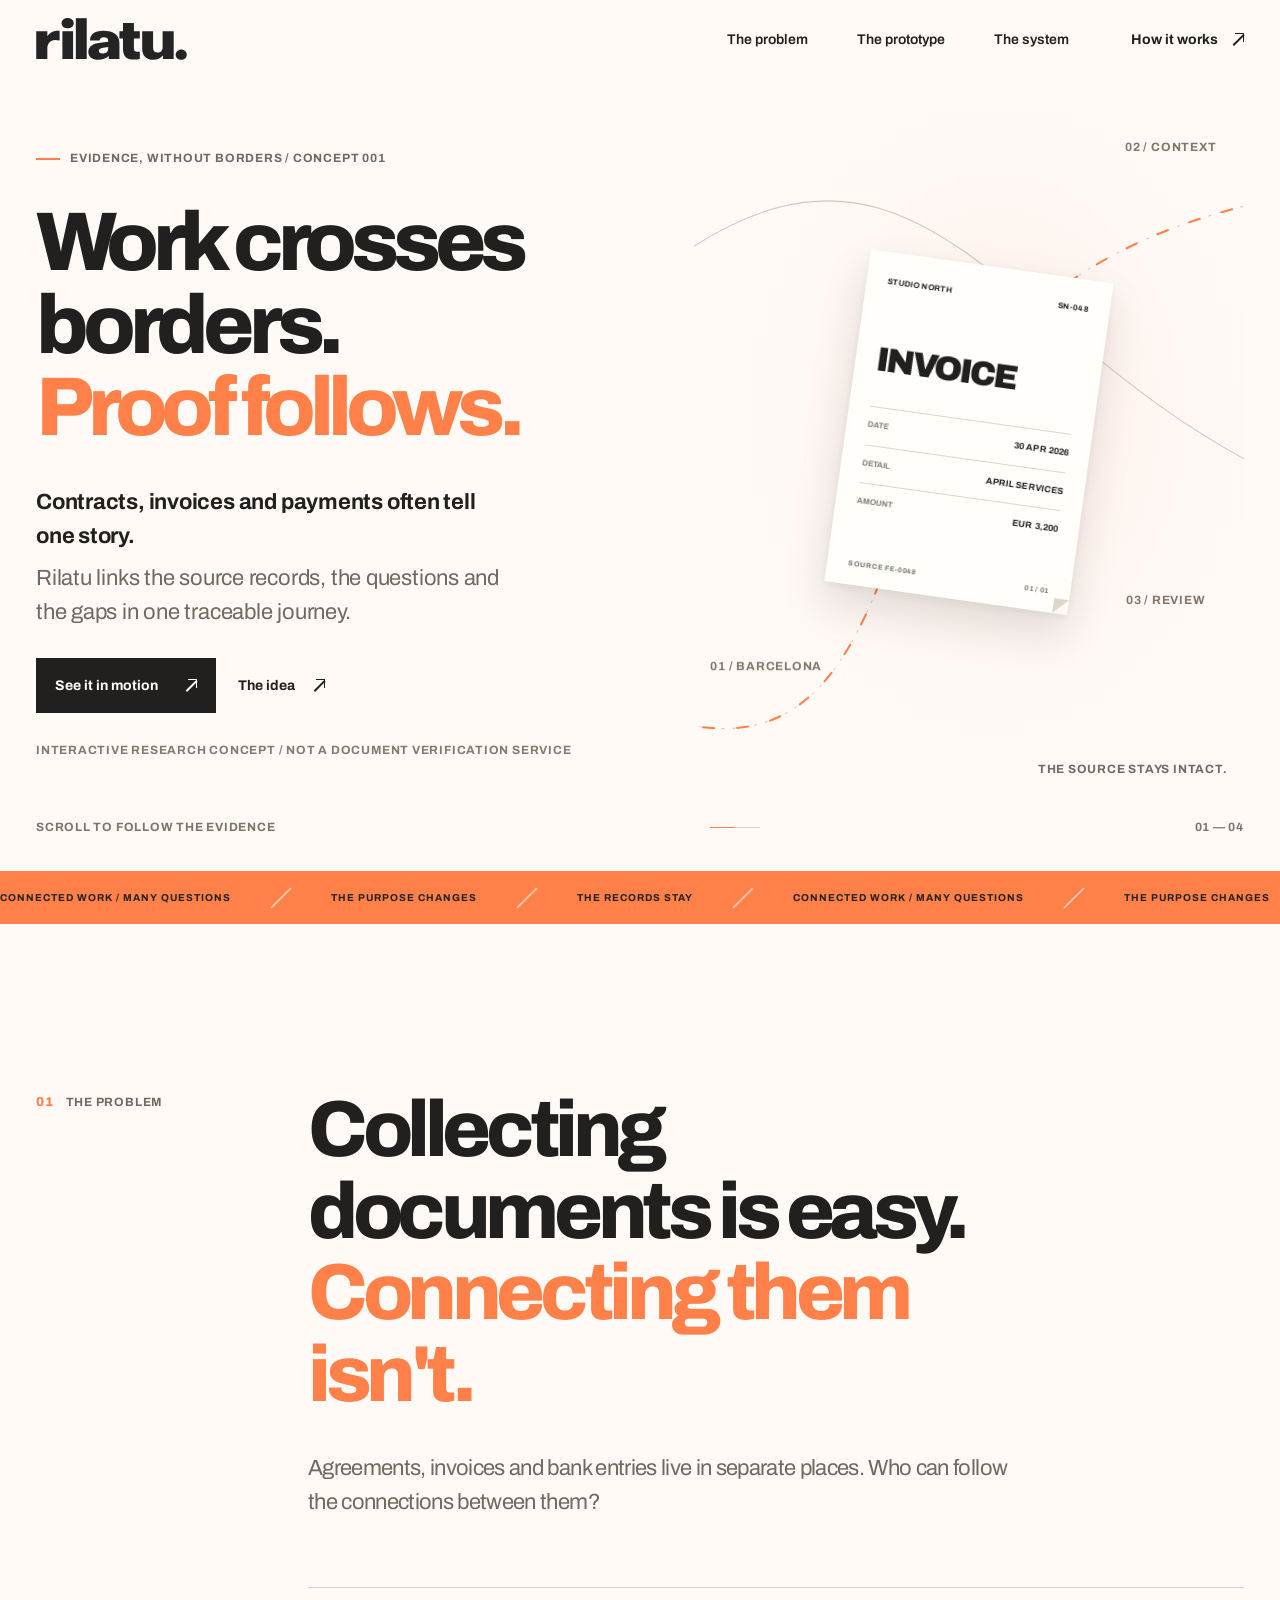
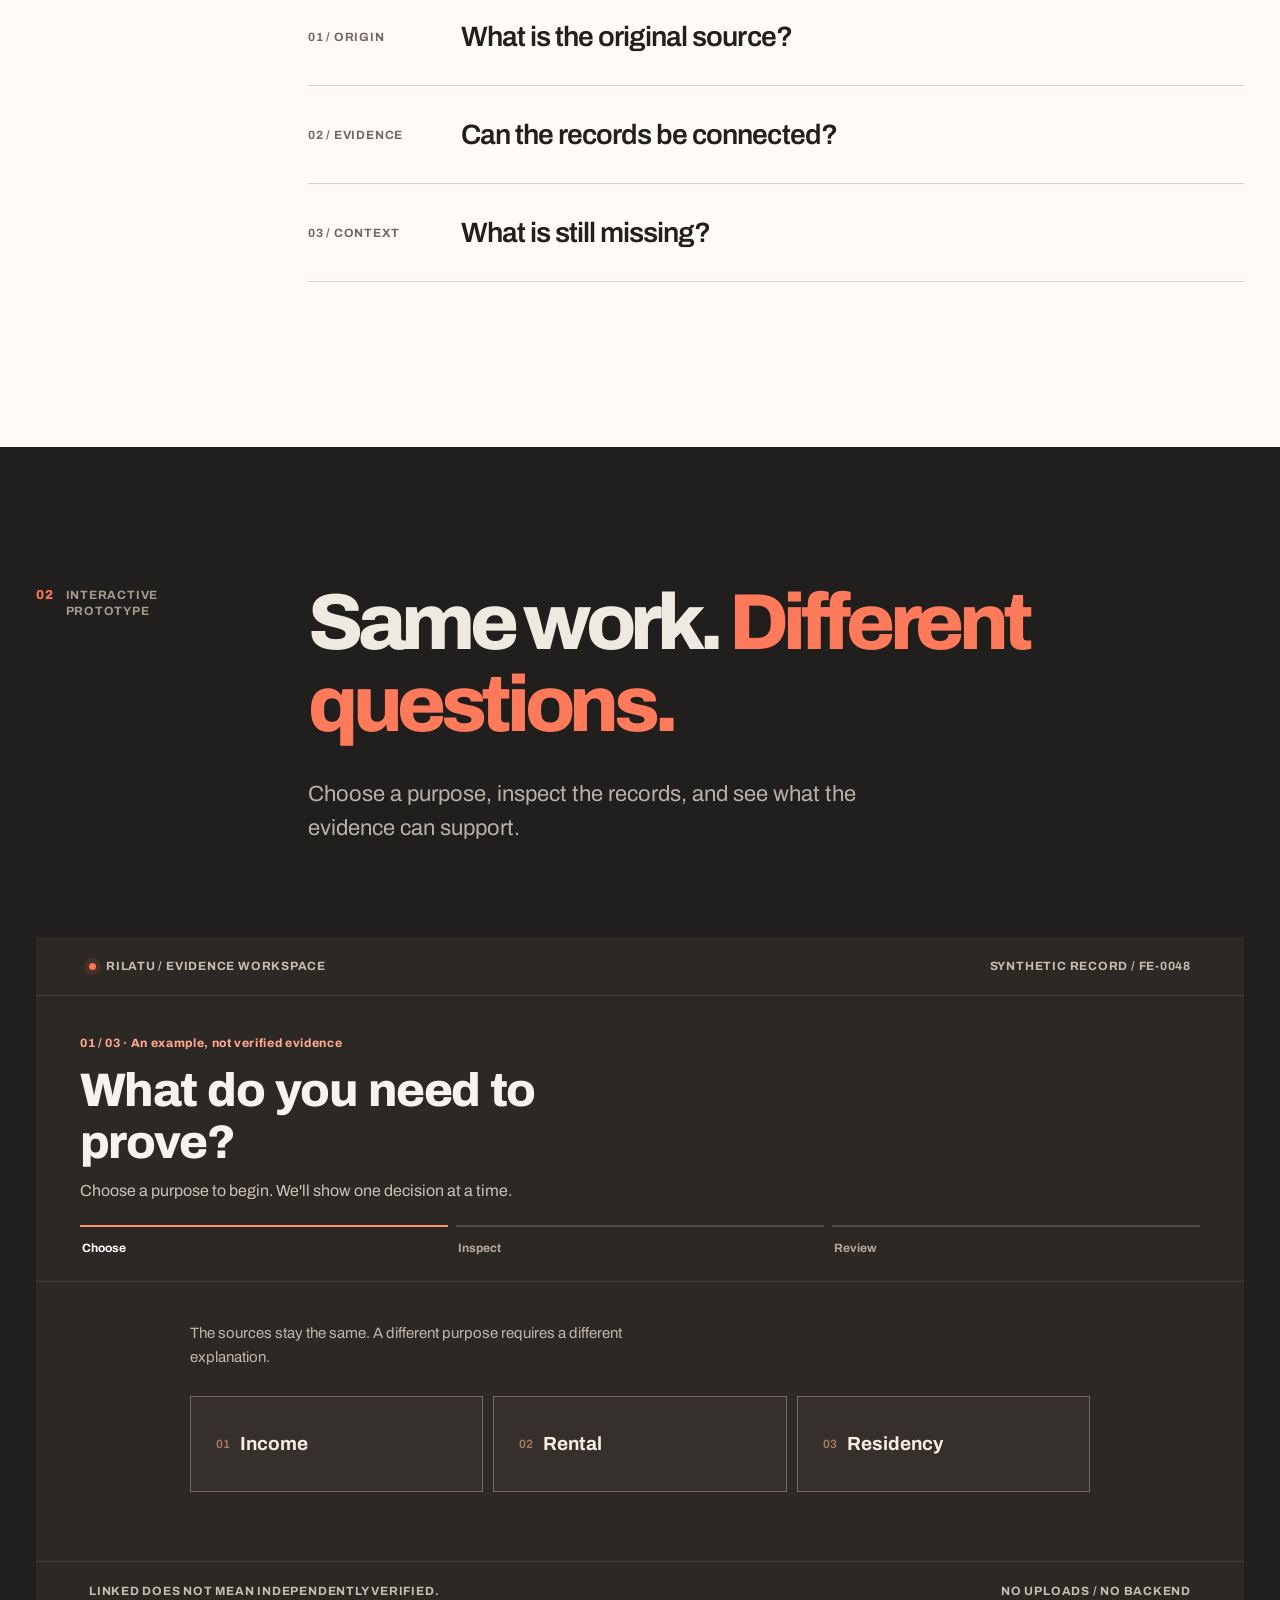
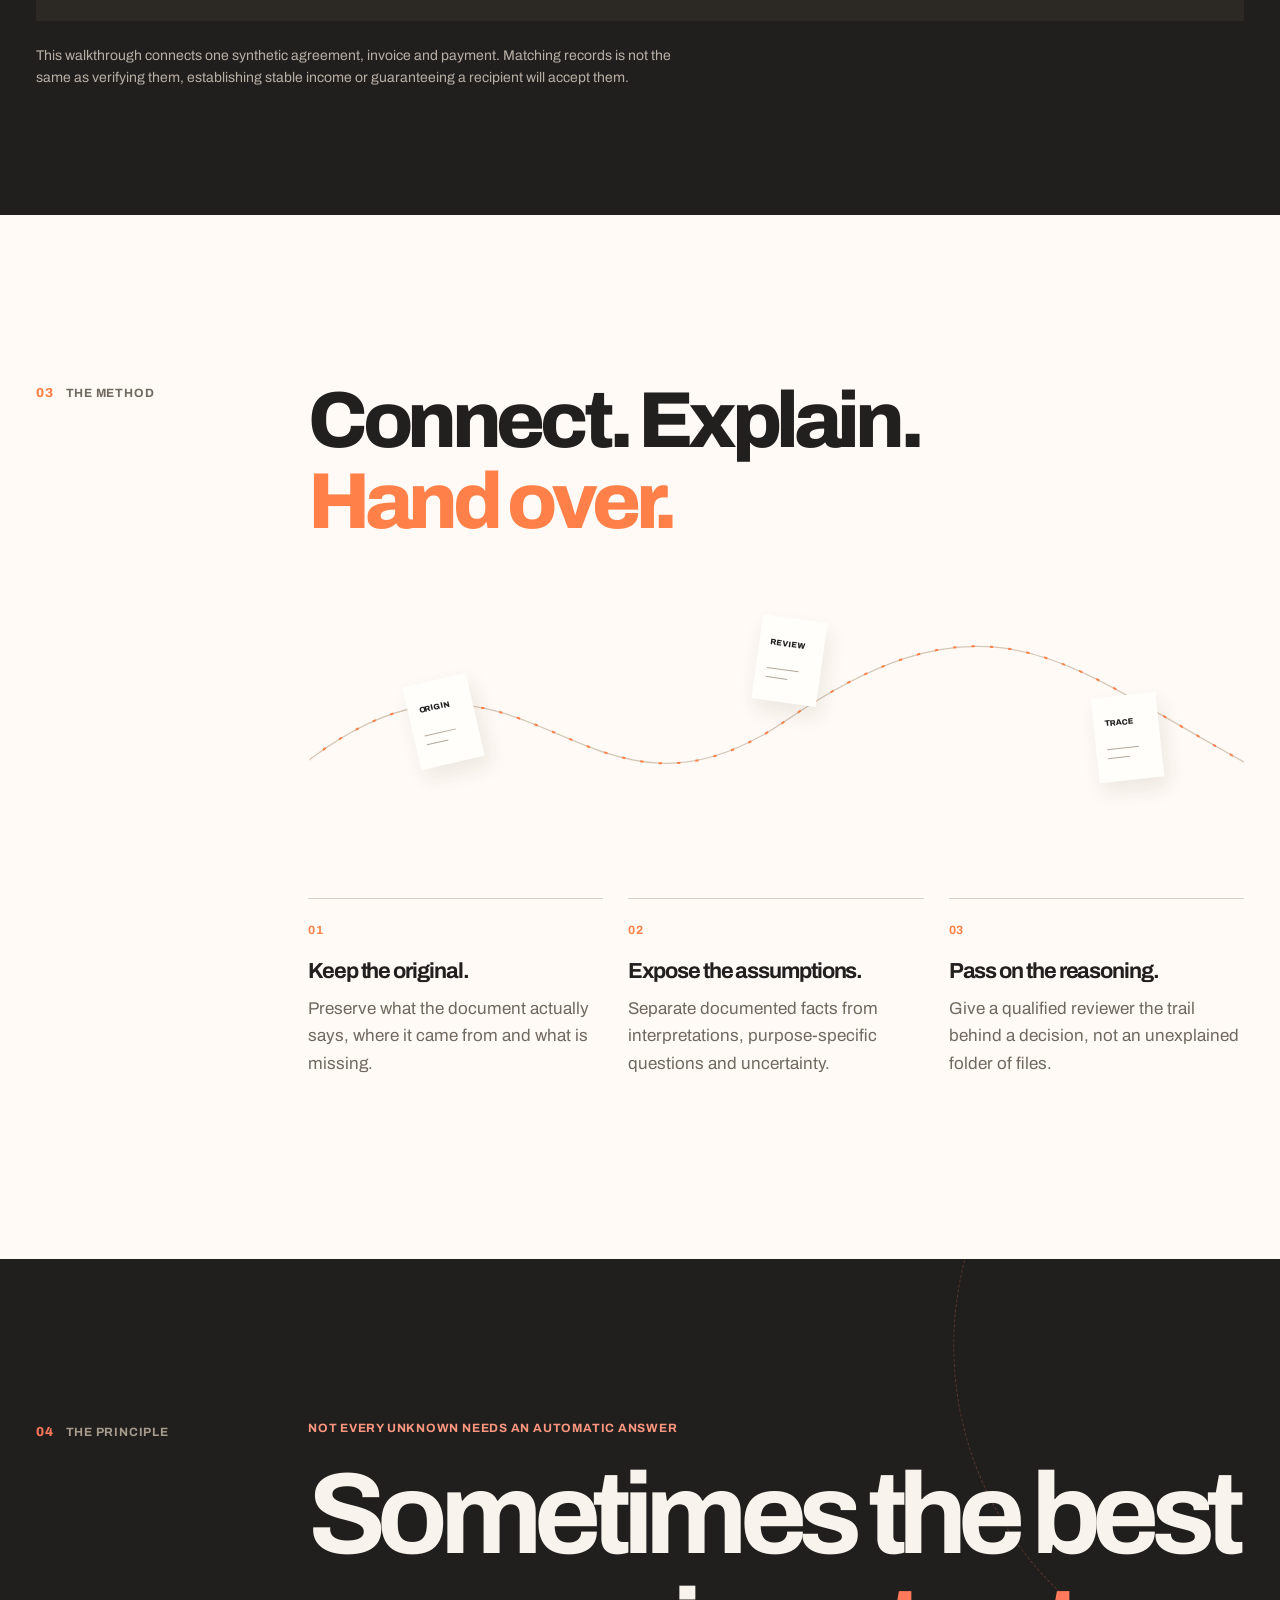
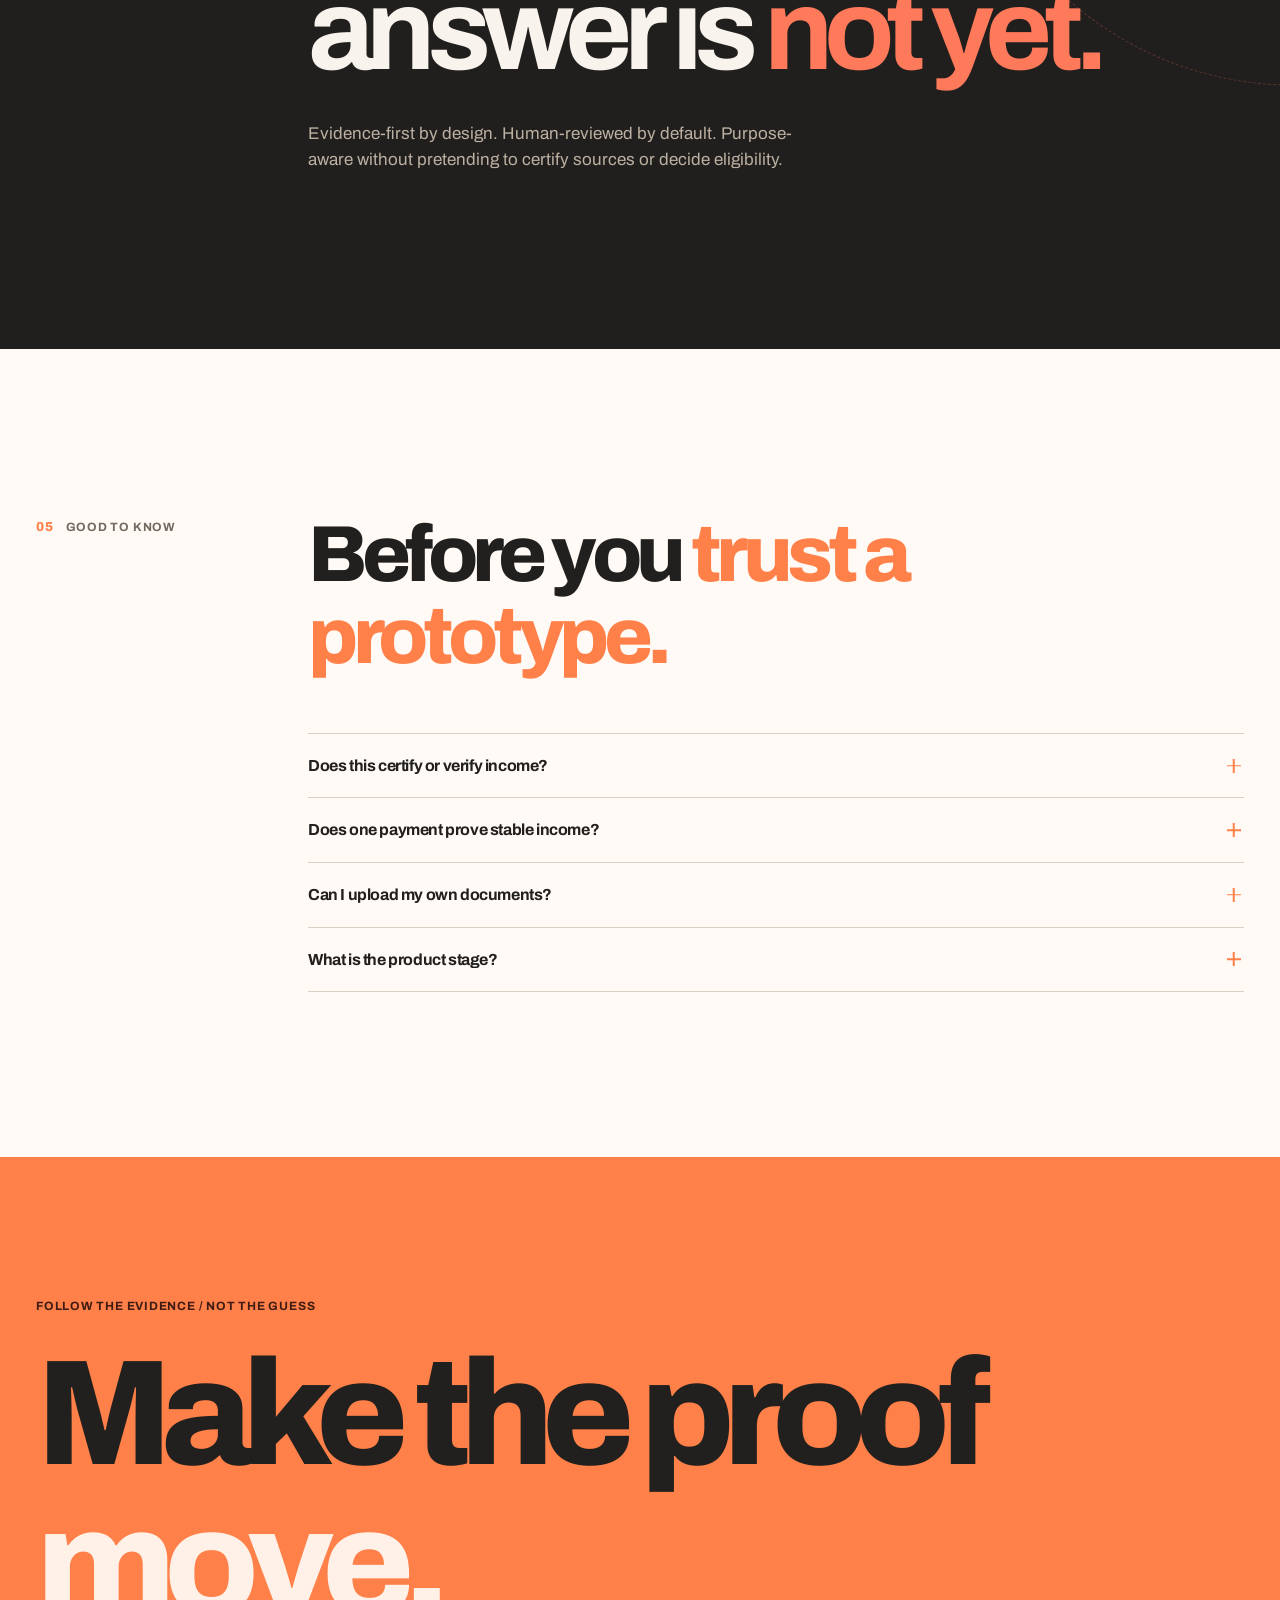
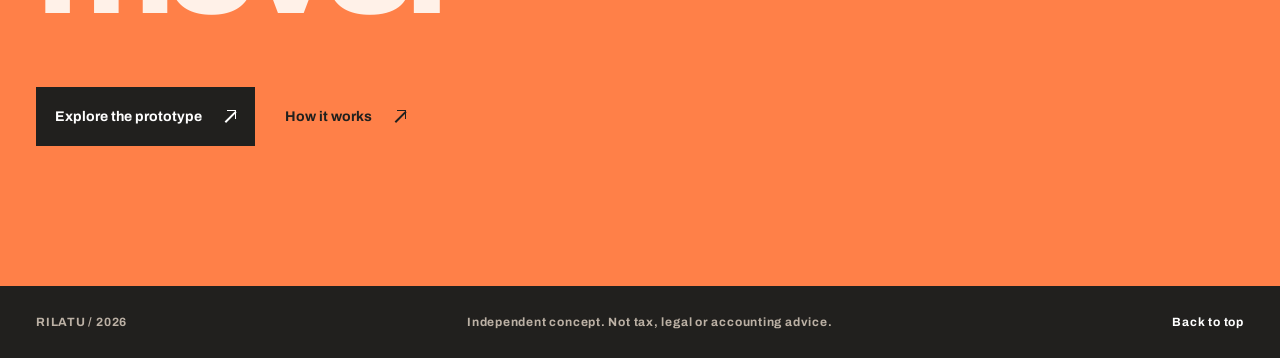
==== index.html @ fdf8aee1 "Simplify Rilatu identity to eight geometric Bezier vector paths" ====
<!doctype html>
<html lang="en">
<head>
<meta charset="utf-8">
<meta name="viewport" content="width=device-width,initial-scale=1">
<meta name="theme-color" content="#f3eee6">
<meta name="description" content="Rilatu links a freelance contract, invoice and payment to the questions they can support. Explore an interactive, synthetic evidence journey.">
<meta name="color-scheme" content="light">
<meta property="og:type" content="website">
<meta property="og:title" content="Rilatu — Proof should travel.">
<meta property="og:description" content="Contracts, invoices and payments connect into one traceable work history.">
<meta property="og:image" content="https://dokarpov.github.io/rilatu/og-cover.svg?v=geometric-2">
<meta property="og:url" content="https://dokarpov.github.io/rilatu/">
<meta name="twitter:card" content="summary_large_image">
<link rel="canonical" href="https://dokarpov.github.io/rilatu/">
<link rel="icon" type="image/svg+xml" href="favicon.svg?v=geometric-2">
<link rel="manifest" href="site.webmanifest">
<link rel="preconnect" href="https://fonts.googleapis.com">
<link rel="preconnect" href="https://fonts.gstatic.com" crossorigin>
<link href="https://fonts.googleapis.com/css2?family=Archivo:wght@400;500;600;700;800;900&display=swap" rel="stylesheet">
<link rel="stylesheet" href="styles.css?v=vector-1">
<script type="application/ld+json">{"@context":"https://schema.org","@type":"WebSite","name":"Rilatu","url":"https://dokarpov.github.io/rilatu/","inLanguage":"en","description":"Interactive synthetic example of connected freelance work evidence."}</script>
<script src="script.js?v=vector-1" defer></script>
<title>Rilatu — Proof should travel.</title>
</head>
<body>
<a class="skip" href="#main">Skip to content</a>
<header class="site-header" id="top">
  <div class="container nav-inner">
    <a class="wordmark" href="#top" aria-label="Rilatu home"><img class="brand-wordmark" src="rilatu-logo.svg?v=geometric-2" width="152" height="43" alt="rilatu." decoding="async"></a>
    <nav class="desktop-nav" aria-label="Main navigation"><a href="#problem">The problem</a><a href="#demo">The prototype</a><a href="#method">The system</a></nav>
    <a class="nav-cta" href="#method">How it works <span class="arrow-icon" aria-hidden="true"></span></a>
  </div>
</header>

<main id="main">
  <section class="hero" aria-labelledby="hero-title">
    <div class="container hero-inner">
      <div class="hero-copy">
        <p class="eyebrow"><span class="dash"></span> EVIDENCE, WITHOUT BORDERS / CONCEPT 001</p>
        <h1 id="hero-title"><span class="hero-line"><span>Work crosses</span></span><span class="hero-line"><span>borders.</span></span><span class="hero-line tone"><span>Proof follows.</span></span></h1>
        <div class="hero-deck">
          <p>Contracts, invoices and payments often tell one story.</p>
          <p>Rilatu links the source records, the questions and the gaps in one traceable journey.</p>
        </div>
        <div class="hero-actions"><a class="solid-link" href="#demo">See it in motion <span class="arrow-icon" aria-hidden="true"></span></a><a class="under-link" href="#problem">The idea <span class="arrow-icon" aria-hidden="true"></span></a></div>
        <p class="concept-note">INTERACTIVE RESEARCH CONCEPT / NOT A DOCUMENT VERIFICATION SERVICE</p>
      </div>
      <div class="hero-flight" aria-label="Illustration of agreement, invoice and payment records linked along a route">
        <svg class="flight-vector" viewBox="0 0 720 720" preserveAspectRatio="xMidYMid meet" aria-hidden="true"><path class="ghost-path" d="M-80 630 C 170 775 224 600 280 442 S 447 120 800 90"/><path class="animated-path" d="M-80 630 C 170 775 224 600 280 442 S 447 120 800 90"/><path class="side-route" d="M15 180 C 300 -30 385 276 700 416"/></svg>
        <span class="flight-coord flight-coord-1">01 / BARCELONA</span><span class="flight-coord flight-coord-2">02 / CONTEXT</span><span class="flight-coord flight-coord-3">03 / REVIEW</span>
        <div class="flight-paper paper-main" aria-hidden="true"><div class="receipt-top"><span>STUDIO NORTH</span><span>SN-048</span></div><div class="receipt-heading">INVOICE</div><div class="receipt-row"><span>DATE</span><b>30 APR 2026</b></div><div class="receipt-row"><span>DETAIL</span><b>APRIL SERVICES</b></div><div class="receipt-row"><span>AMOUNT</span><b>EUR 3,200</b></div><div class="receipt-bottom"><span>SOURCE FE-0048</span><span>01 / 01</span></div></div>
        <div class="flight-paper paper-traveler traveler-a" aria-hidden="true"><span>01 / AGREEMENT</span><i></i><i></i><i></i><b>PDF</b></div>
        <div class="flight-paper paper-traveler traveler-b" aria-hidden="true"><span>02 / INVOICE</span><i></i><i></i><i></i><b>ES</b></div>
        <div class="flight-paper paper-traveler traveler-c" aria-hidden="true"><span>03 / PAYMENT</span><i></i><i></i><i></i><b>OK?</b></div>
        <span class="flight-label">THE SOURCE STAYS INTACT.</span>
      </div>
    </div>
    <div class="container hero-foot"><span>SCROLL TO FOLLOW THE EVIDENCE</span><span class="hero-scroll-signal" aria-hidden="true"><span></span></span><span>01 — 04</span></div>
  </section>

  <div class="ticker" aria-hidden="true"><div class="ticker-track"><span>CONNECTED WORK / MANY QUESTIONS</span><i></i><span>THE PURPOSE CHANGES</span><i></i><span>THE RECORDS STAY</span><i></i><span>CONNECTED WORK / MANY QUESTIONS</span><i></i><span>THE PURPOSE CHANGES</span><i></i><span>THE RECORDS STAY</span><i></i></div></div>

  <section class="problem section-pad container" id="problem" aria-labelledby="problem-title">
    <div class="section-index" data-reveal><span>01</span><span>THE PROBLEM</span></div>
    <div class="section-main">
      <h2 class="display" id="problem-title" data-reveal>Collecting documents is easy. <span>Connecting them isn't.</span></h2>
      <p class="problem-lead" data-reveal>Agreements, invoices and bank entries live in separate places. Who can follow the connections between them?</p>
      <div class="questions">
        <div class="question" data-reveal><span>01 / ORIGIN</span><p>What is the original source?</p><i></i></div>
        <div class="question" data-reveal><span>02 / EVIDENCE</span><p>Can the records be connected?</p><i></i></div>
        <div class="question" data-reveal><span>03 / CONTEXT</span><p>What is still missing?</p><i></i></div>
      </div>
    </div>
  </section>

  <section class="product" id="demo" aria-labelledby="demo-title">
    <div class="container">
      <div class="product-heading">
        <div class="section-index inverse" data-reveal><span>02</span><span>INTERACTIVE PROTOTYPE</span></div>
        <div><h2 class="display" id="demo-title" data-reveal>Same work. <span>Different questions.</span></h2><p data-reveal>Choose a purpose, inspect the records, and see what the evidence can support.</p></div>
      </div>

      <div class="workspace" data-reveal data-step="1">
        <div class="workspace-top"><span><span class="status-dot"></span> RILATU / EVIDENCE WORKSPACE</span><span>SYNTHETIC RECORD / FE-0048</span></div>
        <div class="guided-head" aria-label="Interactive demo progress">
          <p class="guided-kicker"><span id="guidedCount">01 / 03</span> &middot; An example, not verified evidence</p>
          <h3 id="stepTitle" tabindex="-1">What do you need to prove?</h3>
          <p id="stepDesc">Choose a purpose to begin. We'll show one decision at a time.</p>
          <div class="guided-progress" aria-hidden="true"><span data-step-marker="1" class="is-current">Choose</span><span data-step-marker="2">Inspect</span><span data-step-marker="3">Review</span></div>
        </div>
        <div class="workspace-body">
          <div class="source-panel">
            <div class="small-label"><span>01 / CONNECTED SOURCES</span><span class="unchanged-label">UNCHANGED IN EVERY VIEW</span></div>
            <p class="panel-explainer">Three records tell one work story. Select any record to inspect its role.</p>
            <div class="record-stack" id="sourceSheet" aria-label="Three source records connected in a sample evidence chain">
              <button type="button" class="record is-inspected" data-record="contract" aria-pressed="true"><span class="record-index">01 / AGREEMENT</span><span class="record-title">Client retainer</span><span class="record-meta">Studio North · April–September 2026</span><strong>€3,200 / month</strong><span class="record-stamp">SOURCE A</span></button>
              <button type="button" class="record" data-record="invoice" aria-pressed="false"><span class="record-index">02 / INVOICE</span><span class="record-title">Work billed</span><span class="record-meta">SN-048 · April 2026</span><strong>€3,200</strong><span class="record-stamp">SOURCE B</span></button>
              <button type="button" class="record" data-record="payment" aria-pressed="false"><span class="record-index">03 / PAYMENT</span><span class="record-title">Transfer recorded</span><span class="record-meta">Reference SN-048 · 06 May 2026</span><strong>€3,200</strong><span class="record-stamp">SOURCE C</span></button>
            </div>
            <div class="record-inspector" id="recordInspector" aria-live="polite"><span id="recordInspectLabel">AGREEMENT / FACT</span><p id="recordInspectText">A sample agreement states a monthly retainer. It does not prove every month was paid.</p></div>
            <p class="source-assurance"><span class="assurance-symbol" aria-hidden="true"></span>Amount and reference match in this sample; authenticity is not verified.</p>
          </div>
          <div class="review-panel">
            <div class="small-label"><span>02 / CHOOSE THE PURPOSE</span><span id="reviewCode">01 / INCOME</span></div>
            <p class="panel-explainer review-instruction">The sources stay the same. A different purpose requires a different explanation.</p>
            <div class="countries" role="group" aria-label="Choose evidence purpose">
              <button type="button" class="country is-active" data-country="income" aria-pressed="true"><small>01</small>Income</button>
              <button type="button" class="country" data-country="rental" aria-pressed="false"><small>02</small>Rental</button>
              <button type="button" class="country" data-country="residency" aria-pressed="false"><small>03</small>Residency</button>
              <div class="country-indicator" aria-hidden="true"><i id="countryIndicator"></i></div>
            </div>
            <div class="review-dynamic" id="reviewDynamic" aria-live="polite" aria-atomic="true">
              <p class="context-label" id="interpretationSubtitle">PURPOSE / INCOME SUMMARY · ILLUSTRATIVE</p>
              <h3 id="interpretationTitle">Three records. One traceable payment.</h3>
              <dl class="review-results">
                <div><dt>What we know</dt><dd id="mappingText">An agreement, an April invoice and one linked payment of €3,200</dd></div>
                <div><dt>What to check</dt><dd id="checkText">Identity, source authenticity and consistency</dd></div>
                <div><dt>What's missing</dt><dd id="missingText">Additional periods and independent verification</dd></div>
              </dl>
              <div class="review-outcome" id="reviewOutcome"><span class="outcome-mark" aria-hidden="true"></span><div><span>CURRENT STATUS</span><strong>Linked, not certified</strong><p id="nextAction">Match additional months and check authenticity before claiming regular income.</p></div></div>
              <p class="interpretation-note" id="interpretationNote">An illustrative link, not a verified income report.</p>
            </div>
            <p class="journey-nudge" id="journeyNudge" role="status" aria-live="polite"><span>YOUR NEXT STEP</span> Open the evidence trail to see which records support this review.</p>
            <div class="review-buttons"><button type="button" class="review-button" id="trailToggle" aria-expanded="false" aria-controls="evidenceTrail">View evidence trail <span class="line-chevron" aria-hidden="true"></span></button><button type="button" class="review-button strong-button" id="exportButton">Export sample JSON <span class="arrow-icon" aria-hidden="true"></span></button></div>
            <p class="export-feedback" id="exportFeedback" role="status" aria-live="polite"></p>
            <div class="evidence-trail" id="evidenceTrail" hidden><p>03 / TRACE WHAT IS KNOWN</p><ol><li><b>Agreement</b> Monthly retainer in a sample agreement</li><li><b>Invoice</b> €3,200 billed for April; SN-048</li><li><b>Payment</b> €3,200, matching reference SN-048</li><li><b>Purpose</b> <span id="trailContext">Income summary / sample</span></li><li><b>Gap</b> <span id="trailGap">Only one month of payment evidence</span></li><li><b>Status</b> Illustrative match; independent checks required</li></ol></div>
          </div>
        </div>
        <div class="guided-actions" aria-label="Demo navigation">
          <button type="button" id="demoBack" class="guided-back" hidden>Back</button>
          <button type="button" id="demoNext" class="guided-next" hidden>See the review <span aria-hidden="true">&rarr;</span></button>
        </div>
        <div class="workspace-foot"><span>LINKED DOES NOT MEAN INDEPENDENTLY VERIFIED.</span><span>NO UPLOADS / NO BACKEND</span></div>
      </div>
      <p class="demo-caveat" data-reveal>This walkthrough connects one synthetic agreement, invoice and payment. Matching records is not the same as verifying them, establishing stable income or guaranteeing a recipient will accept them.</p>
    </div>
  </section>

  <section class="method section-pad container" id="method" aria-labelledby="method-title">
    <div class="section-index" data-reveal><span>03</span><span>THE METHOD</span></div>
    <div class="section-main">
      <h2 class="display" id="method-title" data-reveal>Connect. Explain. <span>Hand over.</span></h2>
      <div class="handoff" aria-hidden="true"><svg viewBox="0 0 1120 270" preserveAspectRatio="none"><path class="handoff-quiet" d="M-40 195C254-18 312 275 570 130S915 85 1150 185"/><path class="handoff-live" d="M-40 195C254-18 312 275 570 130S915 85 1150 185"/></svg><div class="handoff-doc hd-one"><span>ORIGIN</span><i></i><i></i></div><div class="handoff-doc hd-two"><span>REVIEW</span><i></i><i></i></div><div class="handoff-doc hd-three"><span>TRACE</span><i></i><i></i></div></div>
      <div class="steps"><article data-reveal><span>01</span><h3>Keep the original.</h3><p>Preserve what the document actually says, where it came from and what is missing.</p></article><article data-reveal><span>02</span><h3>Expose the assumptions.</h3><p>Separate documented facts from interpretations, purpose-specific questions and uncertainty.</p></article><article data-reveal><span>03</span><h3>Pass on the reasoning.</h3><p>Give a qualified reviewer the trail behind a decision, not an unexplained folder of files.</p></article></div>
    </div>
  </section>

  <section class="statement"><div class="container statement-inner"><div class="section-index inverse"><span>04</span><span>THE PRINCIPLE</span></div><div><p class="statement-pre">NOT EVERY UNKNOWN NEEDS AN AUTOMATIC ANSWER</p><h2 data-reveal>Sometimes the best answer is <span>not yet.</span></h2><p>Evidence-first by design. Human-reviewed by default. Purpose-aware without pretending to certify sources or decide eligibility.</p></div></div><div class="statement-curve" aria-hidden="true"></div></section>

  <section class="faq section-pad container" id="faq" aria-labelledby="faq-title"><div class="section-index"><span>05</span><span>GOOD TO KNOW</span></div><div class="section-main"><h2 class="display" id="faq-title" data-reveal>Before you <span>trust a prototype.</span></h2><div class="faq-items"><details><summary>Does this certify or verify income?<span class="faq-plus" aria-hidden="true"></span></summary><p>No. This demonstration only links synthetic records. It does not authenticate files, certify income or guarantee acceptance.</p></details><details><summary>Does one payment prove stable income?<span class="faq-plus" aria-hidden="true"></span></summary><p>No. One matched payment is evidence for one period, not proof of income continuity. More history and independent verification would be needed.</p></details><details><summary>Can I upload my own documents?<span class="faq-plus" aria-hidden="true"></span></summary><p>No. Everything on this page uses synthetic examples in your browser; there is no backend or personal document storage.</p></details><details><summary>What is the product stage?<span class="faq-plus" aria-hidden="true"></span></summary><p>Interactive research concept. The next milestone is validating source-linking and evidence-review workflows with freelancers and the people receiving their documents.</p></details></div></div></section>

  <section class="closing" id="contact"><div class="container closing-inner"><p>FOLLOW THE EVIDENCE / NOT THE GUESS</p><h2 data-reveal>Make the proof <span>move.</span></h2><div class="closing-actions"><a href="#demo" class="closing-primary">Explore the prototype <span class="arrow-icon" aria-hidden="true"></span></a><a href="#method">How it works <span class="arrow-icon" aria-hidden="true"></span></a></div></div></section>
</main>
<footer class="footer"><div class="container footer-inner"><span>RILATU / 2026</span><span>Independent concept. Not tax, legal or accounting advice.</span><a href="#top">Back to top</a></div></footer>
</body>
</html>
---- styles.css ----
/* RILATU / 2026
   Direction: warm paper, black ink, signal vermilion.
   Type: Archivo only. Motion: travel, gravity, trace. No decorative cards. */
:root{--paper:#fffaf6;--white:#fffefa;--ink:#21201e;--soft:#706960;--faint:#d8d0c5;--red:#ff8048;--night:#211f1d;--night-text:#eee9e1;--ease:cubic-bezier(.22,1,.36,1)}
*{box-sizing:border-box}html{scroll-behavior:smooth;scroll-padding-top:82px}
body{margin:0;background:var(--paper);color:var(--ink);font:400 16px/1.5 'Archivo',Arial,sans-serif;-webkit-font-smoothing:antialiased;overflow-x:hidden}
button,input{font:inherit}a{color:inherit;text-decoration:none}h1,h2,h3,h4,p{margin-top:0}button,a{touch-action:manipulation}button:focus-visible,a:focus-visible,summary:focus-visible{outline:2px solid var(--red);outline-offset:4px}::selection{background:var(--red);color:#fff}[hidden]{display:none!important}
.container{width:min(100% - 40px,1400px);margin-inline:auto}.skip{position:fixed;top:-100px;left:15px;padding:12px;background:var(--red);color:#fff;z-index:999}.skip:focus{top:12px}
/* Header: no boxes, no colored pill controls. */
.site-header{position:sticky;top:0;z-index:100;background:rgba(255,250,246,.95);backdrop-filter:blur(16px)}
.nav-inner{min-height:68px;display:flex;align-items:center;gap:20px;justify-content:space-between}
.wordmark{display:inline-flex;align-items:center;gap:6px;white-space:nowrap;font-size:23px;font-weight:900;letter-spacing:-.07em;line-height:1}
.brand-wordmark{display:block;width:clamp(116px,13vw,151px);height:auto;aspect-ratio:760/216}.wordmark{flex:none}
.desktop-nav{display:none;align-items:center;gap:36px;margin-left:auto;margin-right:42px}
.desktop-nav a{font-weight:600;font-size:12px;transition:color .2s}.desktop-nav a:hover{color:var(--red)}
.nav-cta{display:flex;gap:12px;align-items:center;font-size:12px;font-weight:700}
.arrow-icon{display:inline-block;position:relative;width:14px;height:14px;flex:none;vertical-align:-2px}
.arrow-icon:before{content:"";position:absolute;left:1px;top:7px;width:15px;height:1.6px;background:currentColor;transform:rotate(-45deg);transform-origin:center}
.arrow-icon:after{content:"";position:absolute;right:0;top:1px;width:8px;height:8px;border-top:1.6px solid currentColor;border-right:1.6px solid currentColor}
a:hover>.arrow-icon,button:hover>.arrow-icon{transform:translate(3px,-3px);transition:transform .3s var(--ease)}
/* Hero: type and a designed flight mechanism */
.hero{overflow:hidden}.hero-inner{display:grid;grid-template-columns:1fr;min-height:unset;gap:40px;align-items:center}
.hero-copy{padding:72px 0 0;position:relative;z-index:2}
.eyebrow,.concept-note,.hero-foot,.flight-coord,.flight-label,.receipt-top,.receipt-row,.receipt-bottom,.ticker,.section-index,.question>span,.workspace-top,.small-label,.context-label,.review-results dt,.regime-control>p,.source-head,.source-end,.workspace-foot,.source-assurance,.evidence-trail>p,.steps article>span,.statement-pre,.closing-inner>p,.footer-inner{font-size:10px;font-weight:700;letter-spacing:.1em}
.eyebrow{color:var(--soft);display:flex;align-items:center;gap:10px;margin-bottom:34px}.dash{display:inline-block;width:24px;height:2px;background:var(--red)}
.hero h1{font-size:clamp(53px,11.9vw,91px);font-weight:800;letter-spacing:-.092em;line-height:.95;margin-bottom:36px;max-width:14ch}
.hero-line{display:block;overflow:hidden;padding-bottom:.07em;margin-bottom:-.07em}
.hero-line>span{display:block;animation:rise-into-view 1.1s var(--ease) backwards}
.hero-line:nth-child(2)>span{animation-delay:.12s}.hero-line:nth-child(3)>span{animation-delay:.24s}
.hero-line.tone{color:var(--red)}
.hero-deck{max-width:440px;font-size:15px;color:var(--soft);line-height:1.62;letter-spacing:-.01em}
.hero-deck p:first-child{font-weight:700;color:var(--ink);font-size:18px;margin-bottom:8px}.hero-deck p:last-child{margin-bottom:0}
.hero-actions{display:flex;flex-wrap:wrap;align-items:center;gap:22px;margin-top:29px}
.solid-link{background:var(--ink);color:var(--white);display:inline-flex;align-items:center;gap:25px;padding:17px 19px;font-size:12px;font-weight:700;transition:background .25s}
.solid-link:hover{background:var(--red)}.under-link{font-size:12px;font-weight:700;display:inline-flex;gap:16px;align-items:center}
.concept-note{font-size:9px;letter-spacing:.075em;color:#837a6f;line-height:1.5;margin:28px 0 0}
.hero-flight{height:500px;position:relative;isolation:isolate;perspective:1000px;overflow:hidden;transform-style:preserve-3d}
.hero-flight:after{content:"";position:absolute;inset:0;z-index:-1;background:radial-gradient(ellipse at 55% 47%,rgba(235,89,59,.055),transparent 65%)}
.flight-vector{position:absolute;inset:-7% -10%;width:120%;height:114%;overflow:visible}
.ghost-path{fill:none;stroke:#c9beb0;stroke-width:1;stroke-dasharray:3 9}
.animated-path{fill:none;stroke:var(--red);stroke-width:2.2;stroke-dasharray:12 25;stroke-linecap:round;animation:run-path 9s linear infinite}
.side-route{fill:none;stroke:#d1c7bb;stroke-width:1.2}
.flight-coord{position:absolute;color:#81766a;font-size:9px;z-index:3}.flight-coord-1{left:3%;bottom:18%}.flight-coord-2{right:5%;top:9%}.flight-coord-3{right:7%;bottom:27%}
.flight-label{position:absolute;bottom:4%;right:3%;font-size:9px;color:var(--soft)}
.flight-paper{position:absolute;background:var(--white);color:var(--ink);box-shadow:0 21px 40px rgba(39,33,29,.13),0 3px 8px rgba(39,33,29,.06);will-change:transform}
.paper-main{z-index:5;width:245px;height:335px;left:50%;top:49%;padding:24px 21px 18px;transform:translate(-50%,-50%) rotate(8deg);animation:main-paper-float 8s ease-in-out infinite;backface-visibility:hidden}
.paper-main:after{content:"";position:absolute;inset:auto 0 0 auto;border-top:15px solid #ded6c9;border-right:15px solid var(--paper)}
.receipt-top{display:flex;justify-content:space-between;font-size:8px;letter-spacing:.04em}
.receipt-heading{font-size:34px;letter-spacing:-.075em;font-weight:900;margin:46px 0 22px}
.receipt-row{padding-block:12px;border-top:1px solid #dcd5ca;display:flex;justify-content:space-between;gap:8px;font-size:8px;letter-spacing:.01em}
.receipt-row>span{color:#857f79}.receipt-row b{text-align:right;font-size:9px}
.receipt-bottom{display:flex;justify-content:space-between;position:absolute;left:21px;right:21px;bottom:16px;font-size:7px;color:#756f68}
.paper-traveler{width:78px;height:105px;padding:10px;opacity:0;backface-visibility:hidden;z-index:2}
.paper-traveler>span{font-size:8px;font-weight:800;letter-spacing:.05em}.paper-traveler i{display:block;height:1px;background:#a79e93;width:75%;margin-top:12px}.paper-traveler i:nth-of-type(2){width:55%;margin-top:8px}.paper-traveler i:nth-of-type(3){width:65%;margin-top:8px}.paper-traveler b{position:absolute;bottom:8px;left:10px;font-size:19px}
.traveler-a{left:6%;top:7%;animation:fly-a 17s ease-in-out infinite}.traveler-b{right:3%;top:18%;background:#ffe3d8;animation:fly-b 19s ease-in-out -5s infinite}.traveler-c{left:8%;bottom:15%;animation:fly-c 20s ease-in-out -9s infinite}
.hero-foot{display:flex;justify-content:space-between;align-items:center;gap:15px;color:#7d7368;margin:18px auto 34px;font-size:9px}.hero-scroll-signal{width:50px;height:1px;background:var(--faint);position:relative;overflow:hidden}.hero-scroll-signal>span{position:absolute;inset:0;width:25px;background:var(--red);animation:slide-dot 2s ease-in-out infinite alternate}
.ticker{overflow:hidden;background:var(--red);color:var(--ink);height:53px;display:flex;align-items:center}.ticker-track{display:flex;align-items:center;width:max-content;white-space:nowrap;gap:36px;animation:marquee 30s linear infinite}.ticker-track>i{width:28px;height:2px;background:rgba(255,255,255,.55);transform:rotate(-45deg)}
/* Sections use whitespace and strokes, never cards. */
.section-pad{padding-block:100px}.section-index{display:flex;gap:12px;align-items:baseline;color:var(--soft);padding-top:5px}
.section-index span:first-child{color:var(--red);font-size:13px;font-weight:800}
.section-main{min-width:0}.display{font-size:clamp(45px,9vw,98px);line-height:1;letter-spacing:-.075em;font-weight:800;max-width:14ch;margin-bottom:31px}
.display span{color:var(--red)}
.problem-lead{font-size:17px;line-height:1.5;letter-spacing:-.03em;max-width:730px;color:var(--soft)}
.questions{margin-top:45px}.question{display:grid;grid-template-columns:110px 1fr 20px;align-items:center;gap:13px;position:relative;padding:23px 0;border-top:1px solid var(--faint)}
.question:last-child{border-bottom:1px solid var(--faint)}.question>span{font-size:9px;color:var(--soft)}
.question p{margin:0;font-size:clamp(16px,3vw,26px);line-height:1.2;font-weight:600;letter-spacing:-.035em}
.question i{width:14px;height:14px;border-top:2px solid var(--red);border-right:2px solid var(--red);transform:rotate(45deg) translate(-4px,4px);transition:transform .35s}
.question:hover i{transform:rotate(45deg) translate(-4px,4px)}
/* The prototype is a single product surface, divided by whitespace and an editorial axis. */
.product{background:var(--night);color:var(--night-text);padding-block:100px 110px;overflow:hidden}
.product-heading .display{color:var(--night-text);max-width:16ch}
.product-heading .display span{color:#ff795b}.product-heading p{max-width:560px;color:#b9b1a7;font-size:16px;line-height:1.55}
.inverse{color:#a69a8d}.inverse span:first-child{color:#fb7557}
.workspace{margin-top:55px;background:#2d2925;color:#f7f2eb}
.workspace-top,.workspace-foot{display:flex;justify-content:space-between;align-items:center;gap:10px;padding:19px 22px;color:#c9beb2;font-size:9px}
.workspace-top{border-bottom:1px solid rgba(255,255,255,.13)}
.workspace-top>span:first-child{display:flex;align-items:center;gap:10px}.status-dot{width:7px;height:7px;background:#fb7557;display:inline-block;border-radius:50%;box-shadow:0 0 0 5px rgba(251,117,87,.12)}
.workspace-body{display:grid;grid-template-columns:1fr;min-width:0}
.source-panel,.review-panel{padding:26px 23px 35px;min-width:0}
.source-panel{border-bottom:1px solid rgba(255,255,255,.15)}
.small-label{display:flex;justify-content:space-between;gap:9px;color:#b0a69a;font-size:9px}
.source-page{background:#f8f4ed;color:var(--ink);width:min(100%,310px);min-height:415px;margin:37px auto 28px;padding:27px 23px 20px;position:relative;transform:rotate(-2.5deg);box-shadow:8px 14px 23px rgba(0,0,0,.17)}
.source-head{display:flex;justify-content:space-between;font-size:9px;line-height:1.5}
.source-head span{text-align:right;font-size:8px}.source-page h3{font-size:47px;letter-spacing:-.07em;margin:66px 0 0;line-height:1}
.source-desc{font-size:11px;color:#6e655c;margin:8px 0 28px}
.source-line{border-top:1px solid #dcd5cb;padding:11px 0;display:flex;justify-content:space-between;gap:9px;font-size:11px}
.source-line span{color:#766e66}.source-line b{text-align:right}
.source-total{display:flex;justify-content:space-between;gap:12px;margin-top:13px;align-items:baseline}.source-total span{font-size:10px}.source-total b{font-size:26px;letter-spacing:-.06em}
.source-end{position:absolute;bottom:13px;left:23px;right:23px;font-size:7px;letter-spacing:.03em;color:#7b736a}
.source-assurance{margin:0;display:flex;gap:10px;align-items:center;color:#b8b0a6;font-size:9px;justify-content:center}
.assurance-symbol{display:inline-block;width:13px;height:8px;border-left:2px solid #ff795b;border-bottom:2px solid #ff795b;transform:rotate(-45deg);margin-bottom:4px}
.countries{display:grid;grid-template-columns:repeat(3,minmax(0,1fr));margin-top:29px;position:relative;border-bottom:1px solid #5a5049}
.country{background:none;color:#a59a8f;border:0;min-width:0;cursor:pointer;padding:16px 3px 18px;font-size:12px;font-weight:700;text-align:left;display:flex;gap:8px;align-items:center;transition:color .25s}
.country small{font-size:9px;font-weight:600;opacity:.6}.country.is-active{color:#fff}.country:hover{color:#fff}
.country-indicator{position:absolute;bottom:-1px;left:0;right:0;height:2px;pointer-events:none}.country-indicator i{display:block;width:33.333%;height:2px;background:#ff795b;transform:translateX(calc(var(--route,0) * 100%));transition:transform .75s var(--ease)}
.review-dynamic{padding-top:28px;min-height:380px}
.context-label{font-size:10px;color:#ff977f;margin:0 0 15px}
.review-dynamic h3{font-size:clamp(27px,4.4vw,41px);line-height:1.13;letter-spacing:-.065em;font-weight:700;max-width:460px;margin:0 0 28px}
.review-results{margin:0}.review-results>div{padding:13px 0;display:grid;grid-template-columns:100px 1fr;gap:12px;border-top:1px solid #4c453e}
.review-results dt{color:#afa398;letter-spacing:.02em;font-size:10px}
.review-results dd{margin:0;font-size:12px;font-weight:600;overflow-wrap:anywhere;line-height:1.5}
.interpretation-note{margin:21px 0 0;color:#b8afa5;max-width:460px;font-size:12px;line-height:1.65}
.regime-control{margin-bottom:24px}.regime-control>p{font-size:9px;color:#a9a096;margin-bottom:9px}
.regime-buttons{display:flex;gap:10px;flex-wrap:wrap}.regime-buttons button{color:#ab9f94;background:none;border:0;border-bottom:1px solid transparent;padding:7px 0;cursor:pointer;font-size:12px}
.regime-buttons button.is-active{color:#fff;border-color:#ff795b}
.review-buttons{display:flex;flex-wrap:wrap;gap:10px;margin-top:12px}.review-button{background:none;border:0;color:#fff;cursor:pointer;display:inline-flex;align-items:center;gap:12px;padding:12px 0;font-size:11px;font-weight:700}
.strong-button{color:#ff977f}.line-chevron{height:9px;width:9px;border-top:1.5px solid currentColor;border-right:1.5px solid currentColor;transform:rotate(45deg)}
.review-button[aria-expanded="true"] .line-chevron{transform:rotate(135deg)}
.evidence-trail{margin-top:19px;border-top:1px solid #51473d;padding-top:19px;animation:trail-appear .35s ease}
.evidence-trail>p{color:#ff977f;font-size:9px;margin:0 0 12px}
.evidence-trail ol{list-style:none;margin:0;padding:0}.evidence-trail li{padding:8px 0;display:grid;grid-template-columns:75px 1fr;gap:10px;color:#c8c0b7;font-size:12px;line-height:1.5}
.evidence-trail b{color:#fff;font-size:11px}.evidence-trail a{color:#ff977f}.evidence-trail .arrow-icon{width:10px;height:10px;scale:.7}
.workspace-foot{border-top:1px solid rgba(255,255,255,.1)}
.demo-caveat{font-size:12px;color:#b8afa6;max-width:650px;margin:24px 0 0;line-height:1.6}
.review-dynamic.is-switching{animation:review-slide .55s var(--ease)}
/* Process becomes a physical flow rather than a row of cards. */
.method .display{max-width:15ch}
.handoff{position:relative;height:215px;overflow:hidden;margin-top:30px}
.handoff svg{position:absolute;inset:0;width:100%;height:100%}
.handoff-quiet{fill:none;stroke:#d5c6b6;stroke-width:1.3}.handoff-live{fill:none;stroke:var(--red);stroke-width:2;stroke-dasharray:4 18;animation:run-path 7s linear infinite}
.handoff-doc{width:65px;height:85px;background:#fffefa;position:absolute;padding:11px;box-shadow:4px 10px 20px rgba(62,39,27,.09);animation:handoff-float 8s ease-in-out infinite}
.handoff-doc span{font-size:8px;font-weight:800}.handoff-doc i{height:1px;background:#b2a69a;display:block;margin-top:15px;width:75%}.handoff-doc i:last-child{width:50%;margin-top:8px}
.hd-one{left:11%;top:33%;rotate:-13deg}.hd-two{left:48%;top:11%;rotate:8deg;animation-delay:-3s}.hd-three{right:9%;top:39%;rotate:-6deg;animation-delay:-5s}
.steps{display:grid;grid-template-columns:1fr;gap:31px;margin-top:18px}
.steps article{padding-top:17px;border-top:1px solid var(--faint)}
.steps article>span{color:var(--red);font-size:11px}
.steps h3{font-size:24px;font-weight:700;letter-spacing:-.05em;margin:13px 0 8px}.steps p{font-size:13px;color:var(--soft);line-height:1.6;max-width:340px}
.statement{position:relative;background:var(--night);color:#f8f3ec;padding:110px 0;overflow:hidden}
.statement-inner{position:relative;z-index:1}.statement-pre{color:#ff977f;font-size:10px}
.statement h2{font-size:clamp(54px,10.3vw,130px);line-height:.98;letter-spacing:-.085em;max-width:1000px;margin:20px 0 32px}
.statement h2 span{color:#ff795b}.statement-inner>div:last-child>p:last-child{max-width:490px;color:#bcb0a3;font-size:15px}
.statement-curve{position:absolute;border:1px dashed rgba(255,121,91,.27);border-radius:50%;width:680px;height:680px;right:-350px;top:-280px;animation:large-drift 16s ease-in-out infinite alternate}
.faq-items{margin-top:40px}.faq details{border-bottom:1px solid var(--faint)}.faq details:first-child{border-top:1px solid var(--faint)}
.faq summary{list-style:none;display:flex;align-items:center;justify-content:space-between;gap:20px;cursor:pointer;padding:21px 0;font-size:16px;font-weight:700;letter-spacing:-.025em}
.faq summary::-webkit-details-marker{display:none}.faq details p{font-size:13px;color:var(--soft);line-height:1.7;padding-bottom:20px;max-width:720px}
.faq-plus{width:20px;height:20px;position:relative;flex:none}.faq-plus:before,.faq-plus:after{content:"";position:absolute;background:var(--red);left:50%;top:50%;height:1.5px;width:14px;transform:translate(-50%,-50%)}
.faq-plus:after{transform:translate(-50%,-50%) rotate(90deg);transition:transform .3s}.faq details[open] .faq-plus:after{transform:translate(-50%,-50%)}
.closing{background:var(--red);color:var(--ink);overflow:hidden}.closing-inner{padding-block:103px}
.closing-inner>p{color:#3f1b13;margin-bottom:30px;font-size:10px}
.closing h2{font-size:clamp(72px,14vw,183px);line-height:.86;letter-spacing:-.095em;margin-bottom:45px;max-width:1150px;font-weight:800}
.closing h2 span{color:#fff1e8}.closing-actions{display:flex;align-items:center;gap:30px;flex-wrap:wrap}
.closing-actions a{display:flex;gap:20px;align-items:center;font-size:12px;font-weight:700}
.closing-primary{background:var(--ink);color:#fff;padding:19px}
.footer{background:var(--ink);color:#bcb1a5;padding-block:27px}.footer-inner{display:flex;justify-content:space-between;gap:13px;flex-wrap:wrap;font-size:9px}.footer-inner a{color:#fff}
/* Physical animation. All transforms and opacity; no scroll hijacking. */
@keyframes rise-into-view{from{transform:translateY(125%);opacity:.3}to{transform:translateY(0);opacity:1}}
@keyframes run-path{to{stroke-dashoffset:-480}}
@keyframes main-paper-float{0%,100%{transform:translate(calc(-50% + var(--px,0px)),calc(-50% + var(--py,0px))) rotate(8deg)}50%{transform:translate(calc(-50% + var(--px,0px)),calc(-55% + var(--py,0px))) rotate(4deg)}}
@keyframes fly-a{0%,100%{transform:translate(-110px,130px) rotate(-33deg) scale(.5);opacity:0}20%{opacity:1}50%{transform:translate(85px,-40px) rotate(13deg) scale(1)}80%{opacity:.9}98%{transform:translate(360px,140px) rotate(46deg) scale(.4);opacity:0}}
@keyframes fly-b{0%,100%{transform:translate(130px,-100px) rotate(35deg) scale(.35);opacity:0}22%{opacity:1}51%{transform:translate(-105px,105px) rotate(-19deg) scale(.9)}85%{opacity:1}98%{transform:translate(-350px,225px) rotate(-34deg) scale(.4);opacity:0}}
@keyframes fly-c{0%,100%{transform:translate(-70px,160px) rotate(-40deg) scale(.4);opacity:0}23%{opacity:.85}60%{transform:translate(260px,-90px) rotate(11deg) scale(.85)}90%{opacity:.8}98%{transform:translate(400px,-160px) rotate(40deg) scale(.45);opacity:0}}
@keyframes slide-dot{to{transform:translateX(50px)}}
@keyframes marquee{to{transform:translateX(-50%)}}
@keyframes handoff-float{50%{translate:0 -15px;rotate:4deg}}
@keyframes large-drift{to{transform:translate(-75px,100px) scale(1.04)}}
@keyframes trail-appear{from{opacity:0;transform:translateY(-8px)}to{opacity:1;transform:translateY(0)}}
@keyframes review-slide{from{opacity:.2;transform:translateX(18px);filter:blur(2px)}to{opacity:1;transform:translateX(0);filter:blur(0)}}
.motion-active [data-reveal]{opacity:0;transform:translateY(35px);transition:opacity .8s ease,transform 1s var(--ease)}
.motion-active [data-reveal].revealed{opacity:1;transform:translateY(0)}
/* Layout: mobile is the baseline, desktop gains space rather than shrinking fixed widths. */
@media(min-width:700px){.container{width:min(100% - 72px,1400px)}.desktop-nav{display:flex}.nav-inner{min-height:78px}.hero-inner{grid-template-columns:1.06fr .94fr;gap:20px;min-height:655px}.hero-copy{padding:35px 0 0}.hero-flight{height:670px}.hero h1{font-size:clamp(64px,6.65vw,117px)}.hero-deck{font-size:16px}.hero-foot{margin:5px auto 35px}.section-pad{padding-block:145px}.problem,.method,.faq{display:grid;grid-template-columns:160px minmax(0,1fr);gap:45px}.display{font-size:clamp(57px,6.9vw,112px)}.problem-lead{font-size:22px;margin-top:35px}.questions{margin-top:68px}.question{grid-template-columns:150px 1fr 20px;padding:31px 0}.product{padding-block:135px 125px}.product-heading{display:grid;grid-template-columns:160px 1fr;gap:45px}.product-heading p{font-size:18px}.workspace{margin-top:70px}.workspace-body{grid-template-columns:.87fr 1.13fr}.source-panel,.review-panel{padding:35px}.source-panel{border-bottom:0;border-right:1px solid rgba(255,255,255,.13)}.source-page{width:min(100%,330px);min-height:440px;margin:50px auto 34px}.review-dynamic{min-height:405px}.review-results>div{grid-template-columns:122px 1fr}.review-dynamic h3{font-size:clamp(28px,3.15vw,44px)}.workspace-top,.workspace-foot{padding:20px 35px}.handoff{height:275px;margin-top:45px}.steps{grid-template-columns:repeat(3,1fr);gap:25px;margin-top:35px}.statement{padding:160px 0}.statement-inner{display:grid;grid-template-columns:160px 1fr;gap:45px}.faq-items{margin-top:55px}.faq summary{font-size:19px}.faq details p{font-size:15px}.closing-inner{padding-block:140px}.footer-inner{font-size:10px}}
@media(min-width:1160px){.desktop-nav{gap:49px}.hero-inner{grid-template-columns:1.1fr .9fr;gap:12px}.hero-flight{height:735px}.hero h1{font-size:clamp(79px,7vw,128px)}.hero-copy{padding-top:18px}.hero-deck{max-width:470px}.section-pad{padding-block:165px}.problem,.method,.faq,.product-heading,.statement-inner{grid-template-columns:200px minmax(0,1fr);gap:72px}.workspace-body{grid-template-columns:1fr 1fr}.source-panel,.review-panel{padding:44px 53px}.workspace-top,.workspace-foot{padding-inline:53px}}
@media(max-width:699px){.hero-copy{padding-top:62px}.hero h1{font-size:clamp(50px,12vw,77px);max-width:none}.hero-flight{height:455px;margin:0 -20px}.paper-main{width:225px;height:309px}.receipt-heading{margin-top:38px;font-size:29px}.flight-coord{font-size:8px}.flight-label{font-size:8px}.ticker{height:48px}.section-index{margin-bottom:26px}.display{font-size:clamp(46px,10vw,73px)}.question{grid-template-columns:94px 1fr 14px;padding:20px 0}.question p{font-size:17px}.question>span{font-size:8px}.product-heading .display{font-size:clamp(45px,9.8vw,72px)}.workspace{margin-inline:-20px}.review-panel{padding-inline:22px}.source-page{min-height:418px}.countries{margin-top:23px}.review-dynamic{min-height:0}.review-results>div{grid-template-columns:96px 1fr;gap:8px}.review-results dd{font-size:11px}.review-results dt{font-size:9px}.workspace-top,.workspace-foot{font-size:8px}.workspace-top>span:last-child{font-size:7px}.handoff{height:190px}.hd-one{left:6%}.hd-two{left:42%}.hd-three{right:3%}.closing h2{font-size:clamp(63px,15vw,115px)}}
@media(max-width:365px){.container{width:min(100% - 30px,1400px)}.hero h1{font-size:clamp(46px,11.8vw,67px)}.hero-flight{margin-inline:-15px}.workspace{margin-inline:-15px}.country{font-size:11px;gap:3px}.review-panel{padding-inline:17px}.review-results>div{grid-template-columns:86px 1fr}.source-panel{padding-inline:17px}}
@media(prefers-reduced-motion:reduce){*,*::before,*::after{scroll-behavior:auto!important;animation:none!important;transition-duration:.01ms!important}.paper-traveler{opacity:.22;transform:none}.motion-active [data-reveal]{opacity:1;transform:none}.ticker-track{transform:none}}

/* Clear feedback for browser-initiated exports, including browsers that suppress the download UI. */
.export-feedback{min-height:1em;margin:4px 0 0;color:#ff977f;font-size:11px;font-weight:600;line-height:1.5}
@media(max-width:365px){.review-buttons{flex-direction:column;align-items:flex-start;gap:0}.country{font-size:10px}.review-results>div{grid-template-columns:80px 1fr}}


/* ==========================================================================
   RILATU COMPONENT SYSTEM v1.0 — LOCKED
   Preserves approved Archivo / paper / ink / vermilion identity.
   Keep all future UI additions on these tokens. Motion contract: MOTION.md.
   ========================================================================== */
:root{
  --font-ui:'Archivo',Arial,sans-serif;
  --type-xs:clamp(.6875rem,.18vw + .65rem,.75rem);
  --type-sm:clamp(.8125rem,.22vw + .77rem,.875rem);
  --type-body:clamp(.9375rem,.3vw + .87rem,1.0625rem);
  --type-lead:clamp(1.125rem,.55vw + 1rem,1.375rem);
  --space-1:.5rem;--space-2:.75rem;--space-3:1rem;--space-4:1.5rem;
  --space-5:2rem;--space-6:3rem;--space-7:4.5rem;--space-8:7rem;
  --motion-fast:180ms;--motion-mid:380ms;--motion-slow:760ms;
  --motion-ease:cubic-bezier(.22,1,.36,1);
  --motion-entrance:cubic-bezier(.16,1,.3,1);
  --tap-target:44px;
}
html{scroll-padding-top:88px}
body{font-family:var(--font-ui);font-size:var(--type-body)}
body,main,section,.workspace,.workspace-body{min-width:0}
a,button,summary{-webkit-tap-highlight-color:transparent}
.arrow-icon{transition:transform var(--motion-mid) var(--motion-ease)}
a:hover>.arrow-icon,button:hover>.arrow-icon{transform:translate(3px,-3px)}
/* Typography, legibility and rhythm */
.hero h1{font-size:clamp(3.12rem,10.3vw,6.85rem);letter-spacing:-.075em;line-height:.99}
.display{font-size:clamp(2.65rem,8.5vw,6.5rem);letter-spacing:-.068em;line-height:1.03;overflow-wrap:normal}
.statement h2{font-size:clamp(3.15rem,9vw,8rem);letter-spacing:-.075em;line-height:1.01}
.closing h2{font-size:clamp(3.5rem,11.7vw,10rem);letter-spacing:-.078em;line-height:.99}
.eyebrow,.concept-note,.hero-foot,.flight-coord,.flight-label,
.section-index,.question>span,.workspace-top,.small-label,.context-label,
.review-results dt,.regime-control>p,.workspace-foot,.source-assurance,
.evidence-trail>p,.steps article>span,.statement-pre,.closing-inner>p,
.footer-inner{font-size:var(--type-xs);letter-spacing:.065em}
.hero-deck,.problem-lead,.product-heading p{font-size:var(--type-lead);line-height:1.55}
.hero-deck p:first-child{font-size:clamp(1.125rem,.5vw + 1rem,1.375rem)}
.eyebrow{line-height:1.45}
.section-index{line-height:1.35}
.question>span{font-size:var(--type-xs)}
.question p{font-size:clamp(1.1rem,2.2vw,1.75rem);line-height:1.25}
.steps h3{font-size:clamp(1.25rem,1.7vw,1.6rem)}
.steps p,.faq details p,.statement-inner>div:last-child>p:last-child{font-size:var(--type-body)}
.faq summary{font-size:clamp(1rem,1.2vw,1.1875rem);line-height:1.35;min-height:var(--tap-target)}
/* Interactive prototype: body and controls never fall to 9–11 px */
.small-label,.workspace-top,.workspace-foot,.context-label{font-size:var(--type-xs);line-height:1.55}
.workspace-top,.workspace-foot{flex-wrap:wrap;row-gap:.45rem}
.source-assurance,.source-desc,.source-line,.source-total span,.source-head{font-size:var(--type-sm)}
.source-head span{font-size:var(--type-xs)}
.source-line b{font-size:var(--type-sm)}
.source-total b{font-size:clamp(1.5rem,2.6vw,1.875rem)}
.source-end{font-size:.625rem}
.country{font-size:var(--type-sm);min-height:var(--tap-target);padding:13px 5px 16px;transition:color var(--motion-fast),background var(--motion-fast)}
.country small{font-size:var(--type-xs)}
.review-dynamic h3{font-size:clamp(1.75rem,3.15vw,2.75rem);line-height:1.14;letter-spacing:-.055em}
.review-results>div{grid-template-columns:minmax(90px,31%) minmax(0,1fr);gap:12px}
.review-results dt{font-size:var(--type-xs);line-height:1.55}
.review-results dd,.interpretation-note,.regime-buttons button,
.review-button,.evidence-trail li,.evidence-trail b{font-size:var(--type-sm);line-height:1.55}
.review-results dd{overflow-wrap:break-word}
.regime-buttons button,.review-button{min-height:var(--tap-target)}
.review-buttons{column-gap:20px}
.evidence-trail li{grid-template-columns:minmax(70px,26%) minmax(0,1fr)}
.evidence-trail a{overflow-wrap:anywhere}
.export-feedback,.demo-caveat{font-size:var(--type-sm)}
.nav-cta,.desktop-nav a,.solid-link,.under-link,.closing-actions a{font-size:var(--type-sm)}
.nav-cta,.solid-link,.under-link,.closing-actions a{min-height:var(--tap-target)}
/* Pointer affordance is layered on existing editorial elements, not generic cards */
@media(hover:hover) and (pointer:fine){
  .solid-link,.closing-primary{transition:transform var(--motion-mid) var(--motion-ease),background var(--motion-mid),box-shadow var(--motion-mid)}
  .solid-link:hover,.closing-primary:hover{transform:translateY(-3px);box-shadow:0 12px 24px rgba(31,27,24,.13)}
  .under-link,.nav-cta,.footer-inner a{transition:color var(--motion-fast),transform var(--motion-mid) var(--motion-ease)}
  .under-link:hover,.nav-cta:hover,.footer-inner a:hover{color:var(--red)}
  .question{transition:padding-left var(--motion-mid) var(--motion-ease),border-color var(--motion-mid)}
  .question:hover{padding-left:12px;border-color:var(--red)}
  .question:hover p{color:var(--red)}
  .question p{transition:color var(--motion-mid)}
  .source-page{transition:rotate var(--motion-slow) var(--motion-ease),scale var(--motion-slow) var(--motion-ease),box-shadow var(--motion-slow)}
  .source-panel:hover .source-page{rotate:2deg;scale:1.035;box-shadow:15px 24px 38px rgba(0,0,0,.19)}
  .country:hover{background:rgba(255,255,255,.05)}
  .review-button,.regime-buttons button{transition:color var(--motion-fast),translate var(--motion-mid) var(--motion-ease)}
  .review-button:hover,.regime-buttons button:hover{color:#fff;translate:0 -2px}
  .steps article{transition:translate var(--motion-slow) var(--motion-ease),border-color var(--motion-mid)}
  .steps article:hover{translate:0 -7px;border-color:var(--red)}
  .steps article h3{transition:color var(--motion-mid)}
  .steps article:hover h3{color:var(--red)}
  .faq summary{transition:padding-inline var(--motion-mid) var(--motion-ease),color var(--motion-mid)}
  .faq summary:hover{padding-inline:10px;color:var(--red)}
}
/* Scroll-linked scenes: gentle depth, small ranges, never obscure content */
.hero-flight{translate:0 var(--hero-shift,0px)}
.flight-vector{translate:var(--flight-x,0px) var(--flight-y,0px)}
.handoff svg{translate:var(--handoff-x,0px) 0}
.statement-curve{translate:var(--curve-x,0px) var(--curve-y,0px)}
.closing-inner h2{translate:0 var(--closing-shift,0px)}
.hero-flight,.flight-vector,.handoff svg,.statement-curve,.closing-inner h2{will-change:auto}
.motion-active [data-reveal]{
  opacity:0;transform:translate3d(0,24px,0);
  transition:opacity var(--motion-slow) ease,transform 900ms var(--motion-entrance);
  transition-delay:calc(var(--stagger-index,0) * 85ms);
}
.motion-active [data-reveal].revealed{opacity:1;transform:translate3d(0,0,0)}
/* Breakpoints: 320–699 phones, 700–1079 tablet, 1080+ side-by-side */
@media(max-width:699px){
 .container{width:calc(100% - 36px)}
 .hero-copy{padding-top:48px}
 .hero h1{font-size:clamp(2.7rem,11.6vw,4.3rem)}
 .hero-flight{height:clamp(340px,102vw,465px);margin-inline:-18px}
 .hero-inner{gap:24px}
 .hero-foot{font-size:var(--type-xs)}
 .section-pad{padding-block:clamp(76px,14vw,108px)}
 .display,.product-heading .display{font-size:clamp(2.4rem,10.3vw,4.6rem)}
 .statement h2{font-size:clamp(2.75rem,11vw,5rem)}
 .closing h2{font-size:clamp(3.1rem,13.1vw,6rem)}
 .problem-lead,.product-heading p{font-size:var(--type-body)}
 .questions{margin-top:36px}
 .question{grid-template-columns:82px minmax(0,1fr) 16px;gap:10px}
 .question p{font-size:clamp(1rem,4.4vw,1.25rem)}
 .workspace{margin-inline:-18px}
 .source-panel,.review-panel{padding:26px 18px 30px}
 .source-page{width:min(100% - 12px,310px)}
 .countries{gap:0}
 .country{font-size:.8125rem;gap:5px}
 .review-results>div{grid-template-columns:minmax(82px,30%) minmax(0,1fr)}
 .review-results dt,.review-results dd{font-size:.8125rem}
 .review-dynamic{padding-top:24px}
 .review-dynamic h3{font-size:clamp(1.65rem,7vw,2.25rem)}
 .workspace-top,.workspace-foot{padding:16px 18px}
 .workspace-foot>span,.workspace-top>span:last-child{font-size:.6875rem}
 .handoff{height:170px}
 .closing-inner{padding-block:90px}
 .footer-inner{font-size:var(--type-xs);line-height:1.5}
}
@media(min-width:700px) and (max-width:1079px){
 .container{width:calc(100% - 64px)}
 .desktop-nav{display:none}
 .hero-inner{grid-template-columns:1fr;gap:12px;min-height:unset}
 .hero-copy{padding:64px 0 0}
 .hero h1{font-size:clamp(4.6rem,8.5vw,6.8rem)}
 .hero-flight{height:clamp(465px,64vw,620px)}
 .problem,.method,.faq,.product-heading,.statement-inner{grid-template-columns:1fr;gap:16px}
 .section-index{margin-bottom:20px}
 .section-pad{padding-block:clamp(90px,12vw,135px)}
 .display,.product-heading .display{font-size:clamp(3.7rem,7.8vw,6rem)}
 .workspace-body{grid-template-columns:1fr}
 .source-panel{border-right:0;border-bottom:1px solid rgba(255,255,255,.13)}
 .source-panel,.review-panel{padding:32px clamp(32px,6vw,64px)}
 .source-page{margin:34px auto 28px}
 .review-dynamic{min-height:0}
 .workspace-top,.workspace-foot{padding:20px 32px}
 .statement-inner{display:block}
 .steps{gap:22px}
 .closing h2{font-size:clamp(5.5rem,10vw,8rem)}
}
@media(min-width:1080px){
 .hero h1{font-size:clamp(4.5rem,6.5vw,7.35rem)}
 .hero-inner{grid-template-columns:minmax(0,1.08fr) minmax(0,.92fr)}
 .display,.product-heading .display{font-size:clamp(4.25rem,6.2vw,7rem)}
 .workspace-body{grid-template-columns:minmax(0,.9fr) minmax(0,1.1fr)}
 .source-panel,.review-panel{padding:clamp(32px,3.3vw,53px)}
 .review-dynamic{min-height:360px}
}
/* Tiny phones require a deliberate composition, not hidden overflow. */
@media(max-width:359px){
 .container{width:calc(100% - 28px)}
 .hero h1{font-size:clamp(2.5rem,11.3vw,3.2rem)}
 .hero-flight{margin-inline:-14px}
 .workspace{margin-inline:-14px}
 .source-panel,.review-panel{padding-inline:14px}
 .review-results>div{grid-template-columns:78px minmax(0,1fr);gap:10px}
 .small-label{font-size:.625rem;letter-spacing:.025em}
 .country{font-size:.75rem;padding-inline:2px}
 .country small{font-size:.625rem}
 .review-buttons{gap:6px}
}
@media(prefers-reduced-motion:reduce){
 .country-indicator i{transition:none!important}
 .hero-flight,.flight-vector,.handoff svg,.statement-curve,.closing-inner h2{translate:none!important}
 .motion-active [data-reveal]{opacity:1!important;transform:none!important;transition:none!important}
 .source-page,.steps article,.question,.faq summary,.solid-link,.closing-primary{scale:1!important;translate:none!important}
}


/* EXPERIENCE CLARITY v1.1 — builds on the frozen v1 tokens.
   Journey layout and feedback are informational, not decorative cards. */
.demo-orientation{margin-top:clamp(32px,4.2vw,64px);padding:24px 0 8px;border-top:1px solid rgba(255,255,255,.22)}
.orientation-kicker{color:#ff977f;font-size:var(--type-xs,12px);letter-spacing:.095em;font-weight:700;line-height:1.6;margin:0 0 18px}
.orientation-grid{display:grid;grid-template-columns:repeat(3,minmax(0,1fr));gap:clamp(18px,3vw,42px)}
.orientation-grid>div{position:relative;min-width:0;padding:0 0 18px;border-bottom:1px solid rgba(255,255,255,.18)}
.orientation-grid>div::after{content:"";position:absolute;left:0;bottom:-1px;height:2px;width:28%;background:#ff795b;transform-origin:left center;transition:transform var(--motion-slow,.76s) var(--motion-ease,ease)}
.orientation-grid>div:hover::after{transform:scaleX(2.3)}
.orientation-grid>div>span{display:block;color:#ff977f;font-size:var(--type-xs,12px);font-weight:700;letter-spacing:.08em;margin-bottom:9px}
.orientation-grid strong{display:block;color:#f7f2eb;font-size:clamp(18px,1.9vw,25px);font-weight:700;letter-spacing:-.045em;line-height:1.2;margin-bottom:8px}
.orientation-grid p{font-size:var(--type-sm,14px);line-height:1.55;color:#c0b7ac;margin:0;max-width:31ch}
.demo-orientation+.workspace{margin-top:29px}
.panel-explainer{font-size:var(--type-sm,14px);line-height:1.55;color:#c0b7ac;max-width:52ch;margin:20px 0 0}
.unchanged-label{color:#e1b19d;font-weight:800}
.review-instruction{margin-top:17px;margin-bottom:7px}
.review-panel{display:flex;flex-direction:column;align-items:stretch}
.review-panel>.review-dynamic{flex:1}
.source-line-attention{position:relative;border-color:rgba(235,89,59,.48);background:linear-gradient(90deg,rgba(235,89,59,.055),transparent 88%);padding-inline:7px;margin-inline:-7px}
.source-line-attention b{color:#b04a30}
.source-page.fact-trace .source-line-attention{animation:fact-attention .72s var(--motion-ease,ease) 1}
.review-outcome{display:grid;grid-template-columns:14px minmax(0,1fr);gap:13px;margin-top:21px;padding:17px 0;border-top:1px solid #5d5249}
.outcome-mark{width:9px;height:9px;border:2px solid #ff977f;border-radius:50%;margin-top:5px}
.review-outcome span:not(.outcome-mark){display:block;font-size:var(--type-xs,12px);letter-spacing:.075em;font-weight:700;color:#ff977f}
.review-outcome strong{display:block;font-size:clamp(16px,1.45vw,21px);font-weight:700;letter-spacing:-.03em;margin-top:3px}
.review-outcome p{margin:6px 0 0;font-size:var(--type-sm,14px);line-height:1.55;color:#c8beb2}
.journey-nudge{display:flex;gap:12px;align-items:baseline;flex-wrap:wrap;color:#d7cec4;font-size:var(--type-sm,14px);line-height:1.5;margin:20px 0 6px;padding-top:15px;border-top:1px solid rgba(255,255,255,.13)}
.journey-nudge>span{color:#ff977f;font-weight:700;font-size:var(--type-xs,12px);white-space:nowrap;letter-spacing:.04em}
.review-buttons{margin-top:8px}
@keyframes fact-attention{0%{background-color:transparent}45%{background-color:rgba(235,89,59,.20)}100%{background-color:transparent}}
@media(hover:hover) and (pointer:fine){
 .orientation-grid>div{transition:translate var(--motion-mid,.38s) var(--motion-ease,ease)}
 .orientation-grid>div:hover{translate:0 -3px}
 .country:not(.is-active):hover{background:rgba(255,255,255,.035)}
}
.motion-active .demo-orientation .orientation-grid>div{opacity:0;transform:translate3d(0,20px,0);transition:opacity var(--motion-slow,.76s) ease,transform 850ms var(--motion-entrance,ease);transition-delay:calc((var(--stagger-index,0) + 1) * 110ms)}
.motion-active .demo-orientation.revealed .orientation-grid>div{opacity:1;transform:translateZ(0)}
.orientation-grid>div:nth-child(1){--stagger-index:0}.orientation-grid>div:nth-child(2){--stagger-index:1}.orientation-grid>div:nth-child(3){--stagger-index:2}
@media(min-width:1080px){
 .review-panel>.review-dynamic{min-height:560px}
 .source-panel{display:flex;flex-direction:column}
 .source-panel>.source-page{margin-top:auto;margin-bottom:auto}
 .source-panel>.source-assurance{margin-top:24px}
}
@media(max-width:699px){
 .demo-orientation{margin-top:30px}
 .orientation-grid{grid-template-columns:1fr;gap:16px}
 .orientation-grid>div{padding:0 0 16px}
 .orientation-grid strong{font-size:19px}
 .orientation-grid p{max-width:none}
 .demo-orientation+.workspace{margin-top:24px}
 .review-outcome{margin-top:18px}
 .review-instruction{font-size:14px}
}
@media(min-width:700px) and (max-width:1079px){
 .orientation-grid{gap:20px}
 .orientation-grid strong{font-size:20px}
}
@media(prefers-reduced-motion:reduce){
 .motion-active .demo-orientation .orientation-grid>div{opacity:1!important;transform:none!important;transition:none!important}
 .source-page.fact-trace .source-line-attention{animation:none!important}
 .orientation-grid>div,.orientation-grid>div::after{transition:none!important}
}

/* LINKED EVIDENCE v1.2 — the same paper/ink identity, with real record anatomy. */
.record-stack{display:grid;gap:13px;position:relative;margin:26px 0 17px}
.record{appearance:none;border:1px solid #ded5c9;background:#f9f5ee;color:#21201e;position:relative;display:grid;grid-template-columns:minmax(0,1fr) auto;column-gap:12px;row-gap:7px;text-align:left;padding:18px 20px 20px;cursor:pointer;min-width:0;min-height:138px;transition:border-color var(--motion-mid),background var(--motion-mid),box-shadow var(--motion-mid),transform var(--motion-mid) var(--motion-ease)}
.record::before{content:"";position:absolute;left:-1px;top:-1px;bottom:-1px;width:3px;background:#eb593b;transform:scaleY(0);transform-origin:top;transition:transform var(--motion-mid) var(--motion-ease)}
.record.is-inspected{background:#fffefa;border-color:#f09f89;box-shadow:0 9px 18px rgba(0,0,0,.10)}
.record.is-inspected::before{transform:scaleY(1)}
.record-index{grid-column:1/-1;display:block;color:#9f5142;font-size:var(--type-xs);font-weight:800;letter-spacing:.06em;line-height:1.2}
.record-title{grid-column:1/-1;font-size:clamp(17px,1.55vw,22px);line-height:1.14;font-weight:800;letter-spacing:-.045em}
.record-meta{font-size:var(--type-sm);color:#6e665e;line-height:1.5;align-self:end;min-width:0}
.record>strong{font-size:clamp(17px,1.8vw,24px);letter-spacing:-.055em;line-height:1.1;justify-self:end;white-space:nowrap;align-self:end}
.record-stamp{position:absolute;right:19px;top:18px;font-size:10px;letter-spacing:.09em;color:#8c8176;font-weight:700}
.record-inspector{min-height:92px;border-top:1px solid #66594d;padding:16px 2px 7px;color:#d9d0c5}
.record-inspector>span{font-size:var(--type-xs);font-weight:800;letter-spacing:.07em;color:#ff977f}
.record-inspector p{font-size:var(--type-sm);max-width:48ch;line-height:1.55;margin:7px 0 0}
.record-inspector.is-updating{animation:review-slide .45s var(--motion-ease)}
.record-stack.is-tracing .record.is-inspected::before{animation:source-pulse .62s ease-out}
.source-panel>.source-assurance{line-height:1.55;justify-content:flex-start;font-size:var(--type-sm);margin-top:14px}
.review-dynamic h3{max-width:15ch}
.review-results dt{line-height:1.5}
@keyframes source-pulse{0%{opacity:.35;transform:scaleY(.1)}50%{opacity:1;transform:scaleY(1)}100%{transform:scaleY(1)}}
@media(hover:hover) and (pointer:fine){
 .record:not(.is-inspected):hover{background:#fffefa;transform:translate(3px,-2px);box-shadow:0 8px 16px rgba(0,0,0,.07)}
 .record:hover .record-title{color:#9f5142}
}
@media(min-width:1080px){
 .source-panel>.record-stack{margin:24px 0 17px}
 .record{min-height:139px}
 .source-panel>.record-inspector{margin-top:0}
}
@media(max-width:699px){
 .record{padding:15px 14px 16px;min-height:122px}
 .record-meta{font-size:13px}
 .record>strong{font-size:clamp(16px,4.5vw,20px)}
 .record-title{font-size:18px}
 .record-stamp{right:12px;top:14px}
 .record-stack{margin-top:20px}
 .record-inspector{min-height:107px}
}
@media(max-width:359px){
 .record{grid-template-columns:1fr;gap:5px}
 .record>strong{justify-self:start}
 .record-stamp{font-size:9px}
}
@media(prefers-reduced-motion:reduce){
 .record{transition:none!important;transform:none!important}
 .record::before{transition:none!important;transform:scaleY(0)!important}
 .record.is-inspected::before{transform:scaleY(1)!important}
 .record-inspector.is-updating,.record-stack.is-tracing .record.is-inspected::before{animation:none!important}
}

/* Tiny-screen typography: keep the method action together, without shrinking the shared display scale. */
@media(max-width:359px){.method .display span{display:inline-block;white-space:nowrap}}

/* GUIDED EVIDENCE DEMO v2.0 — one decision at a time.
   Static editorial content has no hover feedback; interactive controls do. */
.guided-preface{margin:32px 0 20px;font-size:clamp(15px,1.5vw,18px);line-height:1.5;max-width:58ch;color:#e4d9d0}
.workspace{background:#2c2824}
.guided-head{padding:clamp(24px,3vw,38px) clamp(22px,4vw,44px) 12px;border-bottom:1px solid rgba(255,255,255,.11)}
.guided-kicker{font-size:12px;font-weight:750;letter-spacing:.055em;color:#ffa78e;margin-bottom:13px}
.guided-head h3{font-size:clamp(28px,4.1vw,47px);letter-spacing:-.062em;line-height:1.09;margin:0 0 11px;font-weight:800;max-width:17ch}
.guided-head h3:focus{outline:none}
.guided-head p:not(.guided-kicker){color:#cdc2b7;font-size:clamp(14px,1.3vw,16px);margin-bottom:22px;max-width:50ch}
.guided-progress{display:grid;grid-template-columns:repeat(3,minmax(0,1fr));gap:8px}
.guided-progress span{font-size:12px;font-weight:700;color:#b6a99c;display:block;min-width:0;border-top:2px solid rgba(255,255,255,.17);padding:12px 2px}
.guided-progress span.is-current{color:#fff;border-color:#ff9070}
.workspace-body{display:block;max-width:980px;margin-inline:auto}
.workspace[data-step="1"] .source-panel,.workspace[data-step="3"] .source-panel{display:none}
.workspace[data-step="2"] .review-panel{display:none}
.workspace[data-step="1"] .review-dynamic,.workspace[data-step="1"] .journey-nudge,
.workspace[data-step="1"] .review-buttons,.workspace[data-step="1"] .evidence-trail,.workspace[data-step="1"] .export-feedback{display:none!important}
.workspace[data-step="3"] .review-panel>.small-label,.workspace[data-step="3"] .review-instruction,
.workspace[data-step="3"] .countries{display:none}
.workspace[data-step="1"] .review-panel,.workspace[data-step="3"] .review-panel,.workspace[data-step="2"] .source-panel{border:0;padding:clamp(22px,3.1vw,44px)}
.workspace[data-step="1"] .review-panel .small-label{display:none}
.workspace[data-step="1"] .review-instruction{font-size:15px;line-height:1.6;margin:0 0 15px}
.workspace[data-step="1"] .countries{margin-top:12px;gap:10px;border:0}
.workspace[data-step="1"] .country{display:flex;align-items:center;gap:10px;padding:24px clamp(10px,2.4vw,25px);min-height:96px;border:1px solid #76685b;background:#35302b;justify-content:flex-start;transition:background var(--motion-mid),border-color var(--motion-mid),transform var(--motion-mid) var(--motion-ease);font-size:clamp(14px,1.6vw,19px);color:#f7ede3}
.workspace[data-step="1"] .country small{font-size:12px;color:#ffa58c}
.workspace[data-step="1"] .country.is-active{border-color:#f7a087}
.workspace[data-step="1"] .country:hover{background:#463932;border-color:#ff9c7d;transform:translateY(-3px)}
.workspace[data-step="1"] .country-indicator{display:none}
.workspace[data-step="2"] .record-stack{grid-template-columns:repeat(3,minmax(0,1fr));gap:13px}
.workspace[data-step="2"] .record{grid-template-columns:1fr;align-content:start;min-height:190px}
.workspace[data-step="2"] .record>strong{justify-self:start;white-space:normal;margin-top:auto}
.workspace[data-step="2"] .source-panel .small-label{color:#e2b6a9}
.workspace[data-step="2"] .source-panel .small-label>span:last-child{display:none}
.workspace[data-step="2"] .record-inspector{margin-top:12px}
.workspace[data-step="3"] .review-dynamic{min-height:0;padding-top:0}
.workspace[data-step="3"] .review-results>div{grid-template-columns:minmax(105px,26%) 1fr}
.workspace[data-step="3"] .review-buttons{margin-top:22px}
.guided-actions{max-width:980px;margin:auto;display:flex;gap:22px;justify-content:space-between;padding:0 clamp(22px,3.1vw,44px) 29px;align-items:center}
.guided-actions[hidden],.guided-actions button[hidden]{display:none}
.guided-actions button{font:700 14px/1.2 'Archivo',Arial,sans-serif;cursor:pointer;border:0;min-height:48px;padding:13px 20px}
.guided-back{background:transparent;color:#f3e7dd;border-bottom:1px solid #7d6d60}
.guided-next{background:#ff936e;color:#241d18;display:inline-flex;align-items:center;gap:20px;transition:background var(--motion-fast),transform var(--motion-mid)}
.guided-next:hover{background:#ffad8b;transform:translateY(-2px)}
.guided-next span{font-size:20px}
.guided-back:hover{color:#ffbdab;border-color:#ffbdab}
/* Static editorial information is not a button and must not act like one. */
.question:hover{padding-left:0;border-color:var(--faint)}
.question:hover p{color:inherit}
.question:hover i{transform:rotate(45deg) translate(-4px,4px)}
.steps article:hover{translate:none;border-color:inherit}
.steps article:hover h3{color:inherit}
.orientation-grid>div:hover{translate:none}
.orientation-grid>div:hover::after{transform:none}
.question,.question p,.question i,.steps article,.steps article h3{transition:none!important}
.under-link:hover,.nav-cta:hover{color:#ce4e2e}
@media(max-width:699px){
 .guided-preface{padding-inline:4px}
 .guided-head{padding:25px 20px 15px}
 .guided-head h3{font-size:clamp(29px,8vw,41px)}
 .guided-progress span{font-size:11px}
 .workspace[data-step="1"] .countries{grid-template-columns:1fr}
 .workspace[data-step="1"] .country{min-height:70px;padding:15px 20px}
 .workspace[data-step="2"] .record-stack{grid-template-columns:1fr}
 .workspace[data-step="2"] .record{min-height:114px}
 .workspace[data-step="3"] .review-results>div{grid-template-columns:minmax(82px,31%) 1fr}
 .guided-actions{padding-inline:20px}
}
@media(min-width:700px) and (max-width:1079px){
 .workspace[data-step="2"] .record-stack{grid-template-columns:repeat(3,minmax(0,1fr))}
 .workspace[data-step="2"] .record{min-height:193px;padding:15px}
}
@media(prefers-reduced-motion:reduce){
 .workspace[data-step="1"] .country,.guided-actions button{transition:none!important;transform:none!important}
}

/* Approved vector identity and brighter orange; do not introduce a second logo treatment. */
.wordmark img{max-width:100%;object-fit:contain}.site-header .wordmark{min-height:44px;display:flex;align-items:center}
@media(max-width:359px){.brand-wordmark{width:110px}}

/* Guided heading: preserve visible word boundaries across small screens. */
.guided-head h3{letter-spacing:-.035em;word-spacing:.075em}
@media(max-width:359px){.guided-head h3{font-size:29px;line-height:1.13}}

/* Static question rows have no chevrons: arrows imply an action that doesn't exist. */
.question{grid-template-columns:minmax(80px,140px) minmax(0,1fr)}
.question i{display:none!important}
@media(max-width:699px){.question{grid-template-columns:82px minmax(0,1fr)}}

/* Readable word spacing for guided evidence headings, especially 320–390px. */
.record-title,.review-dynamic h3{letter-spacing:-.025em;word-spacing:.09em}
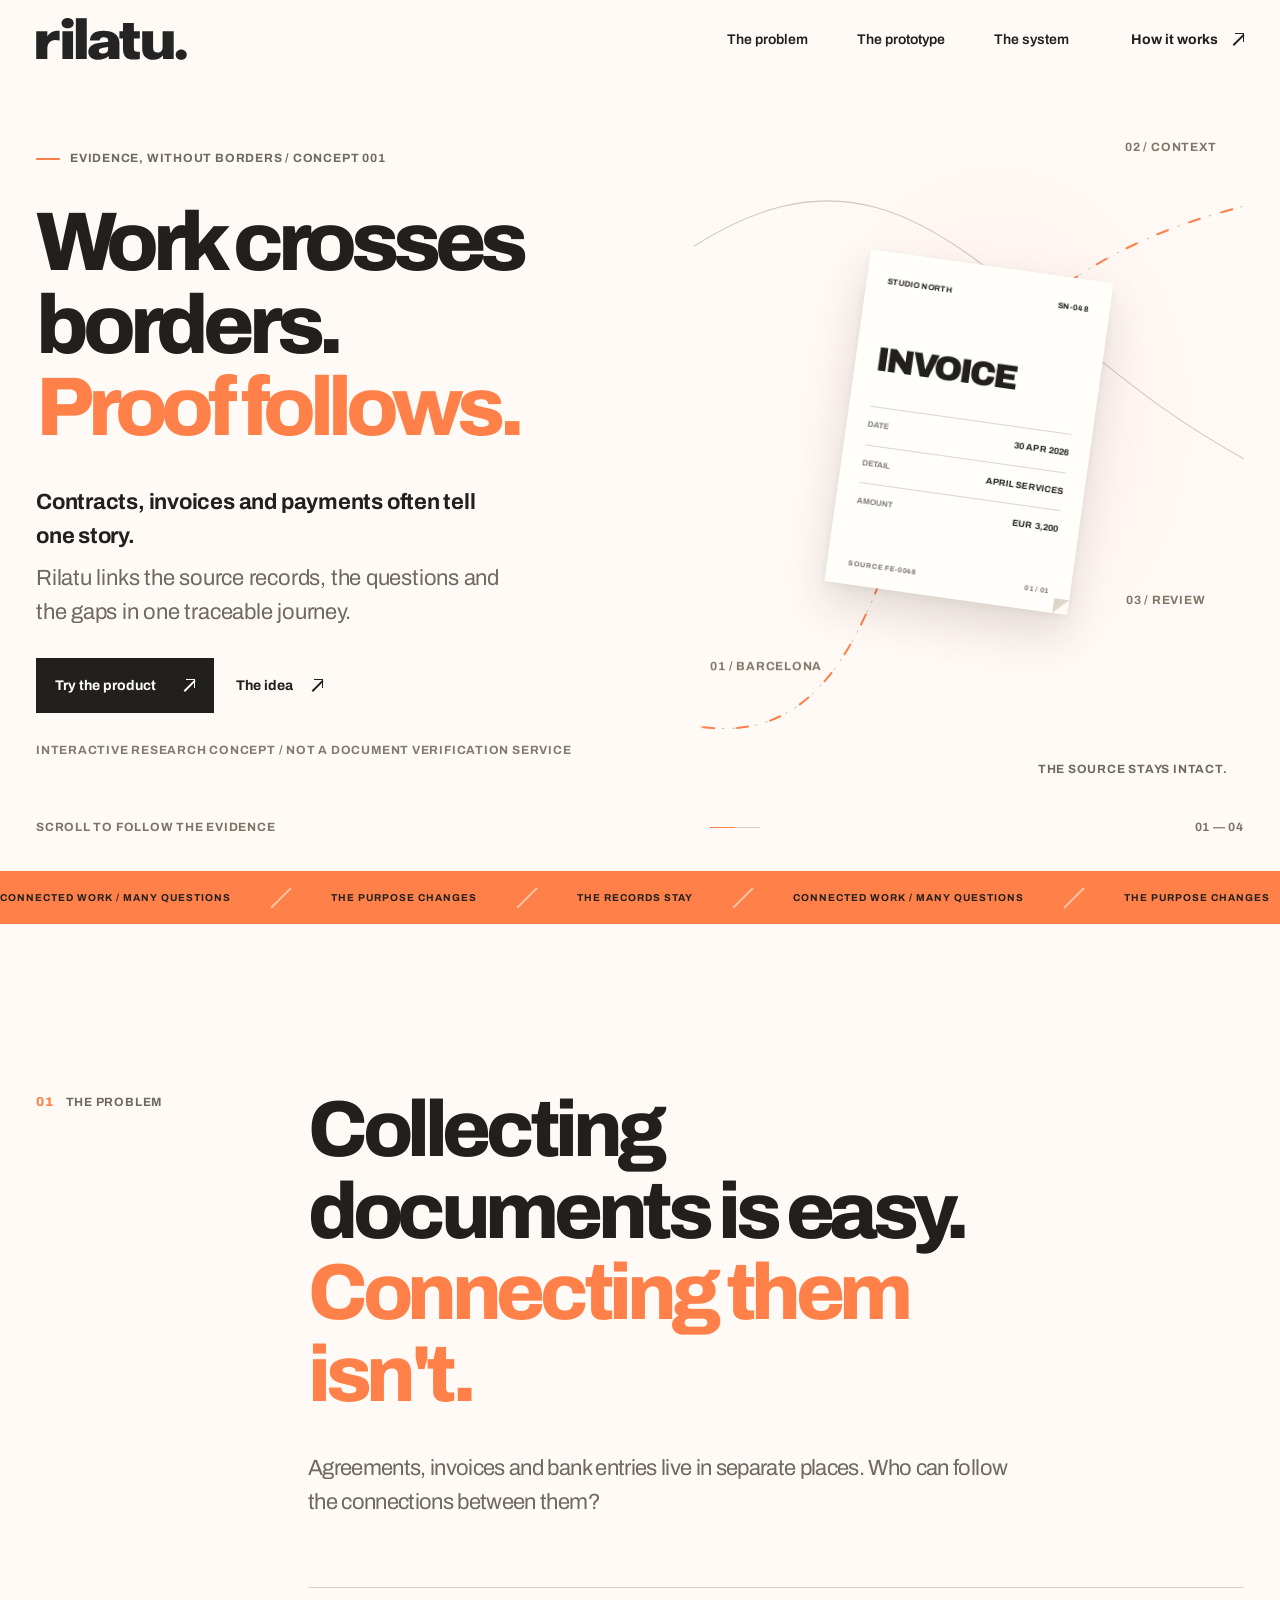
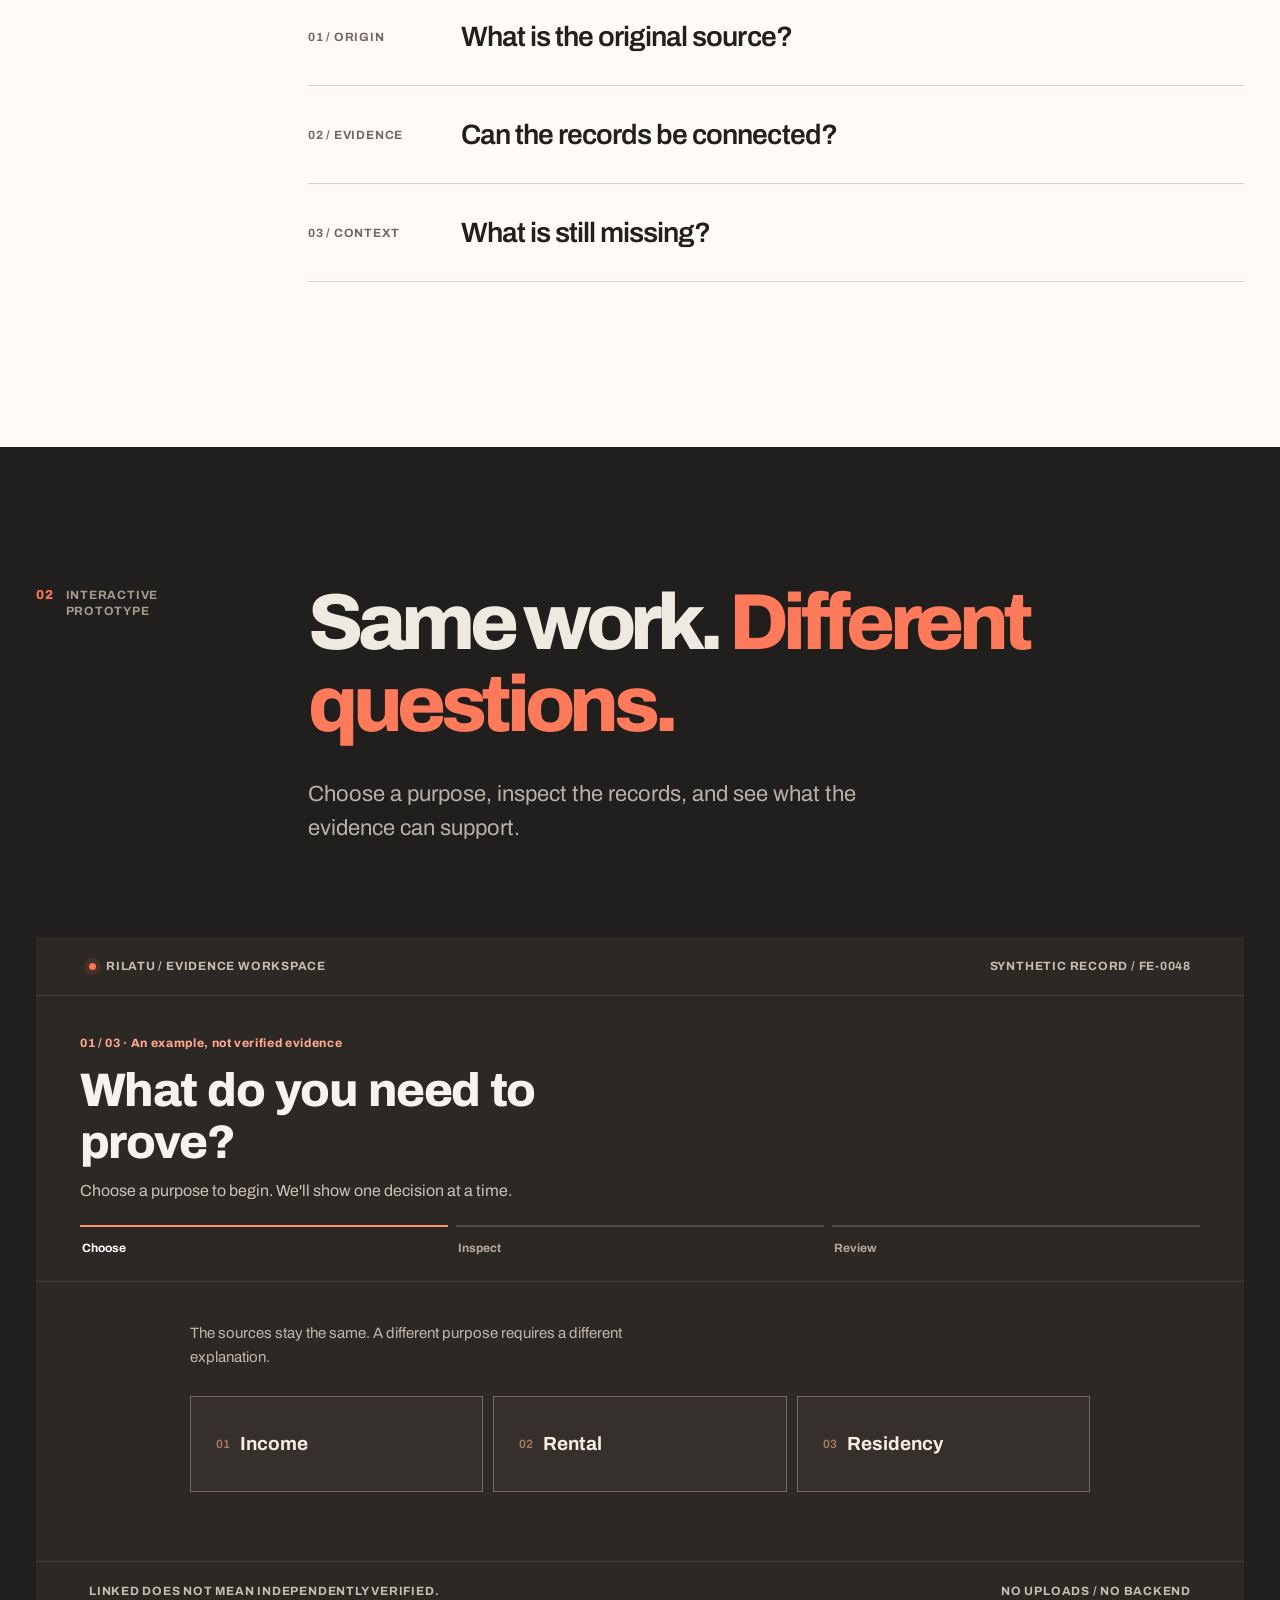
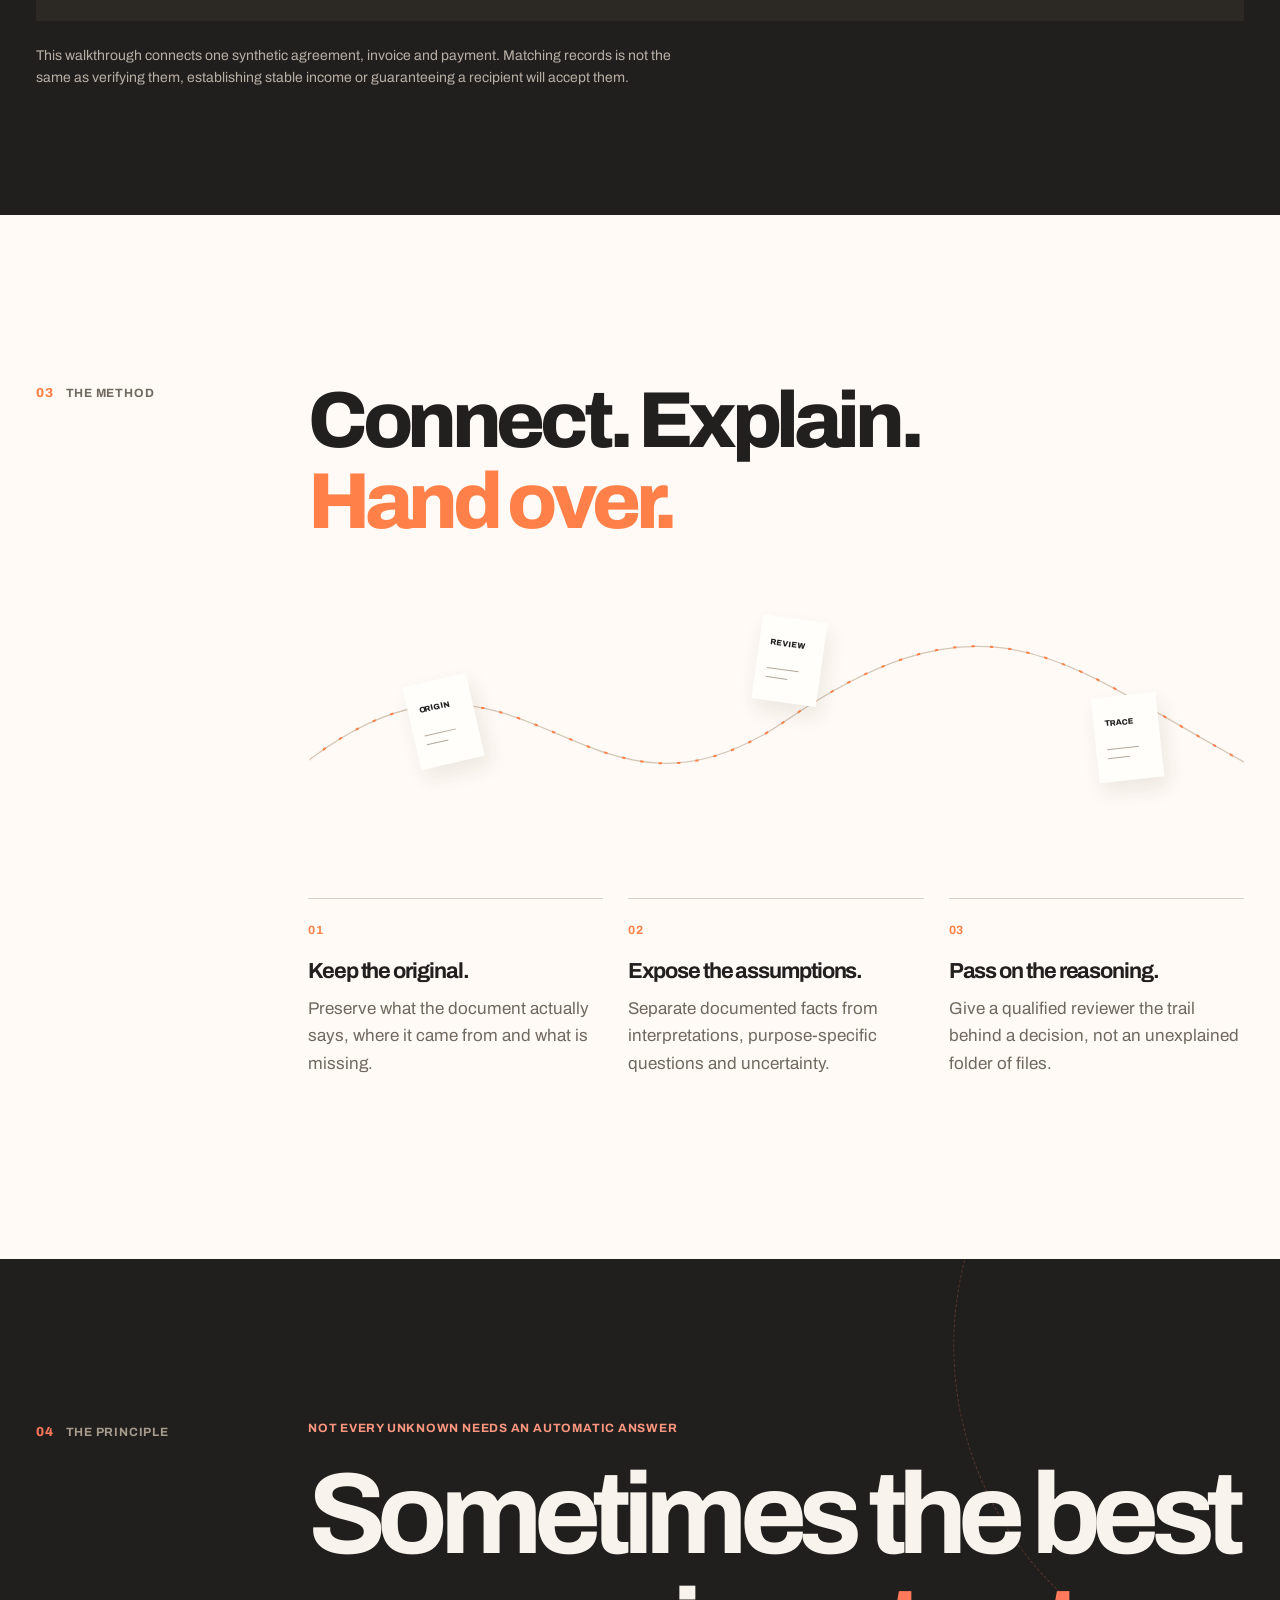
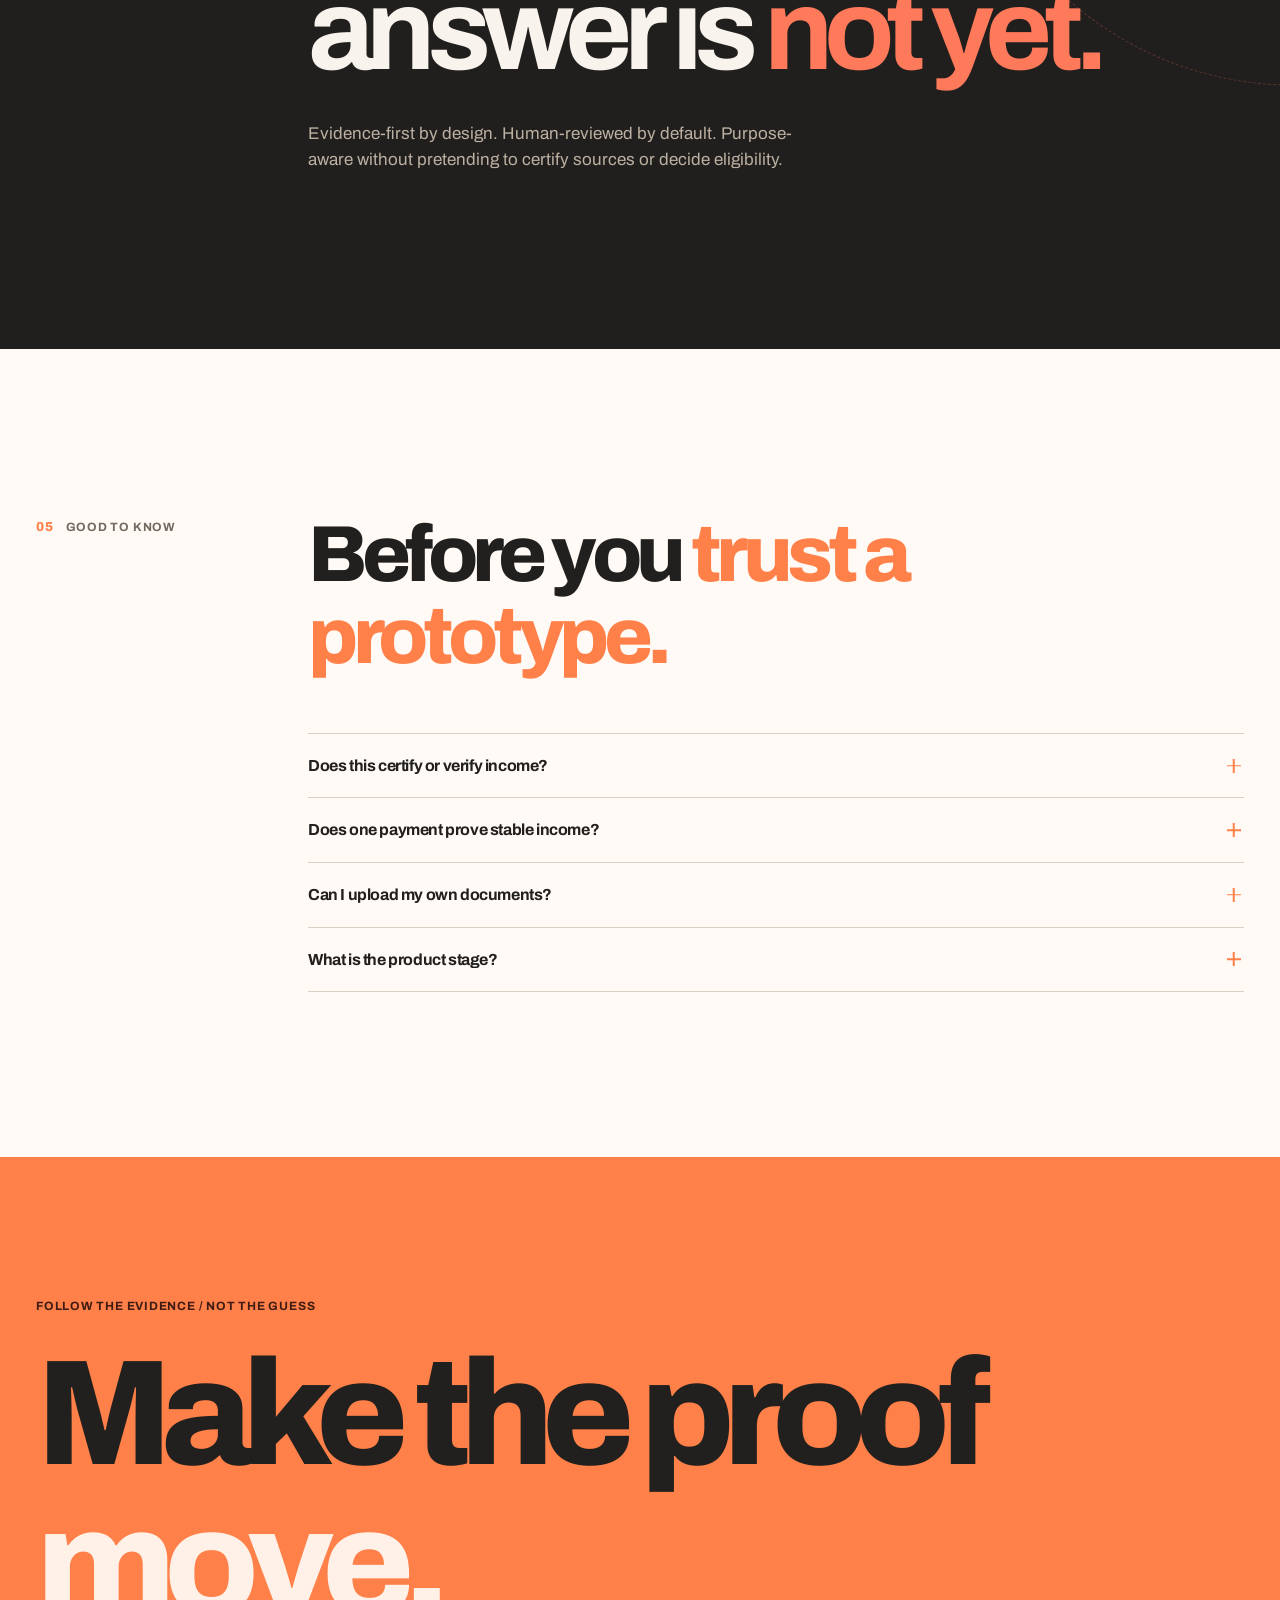
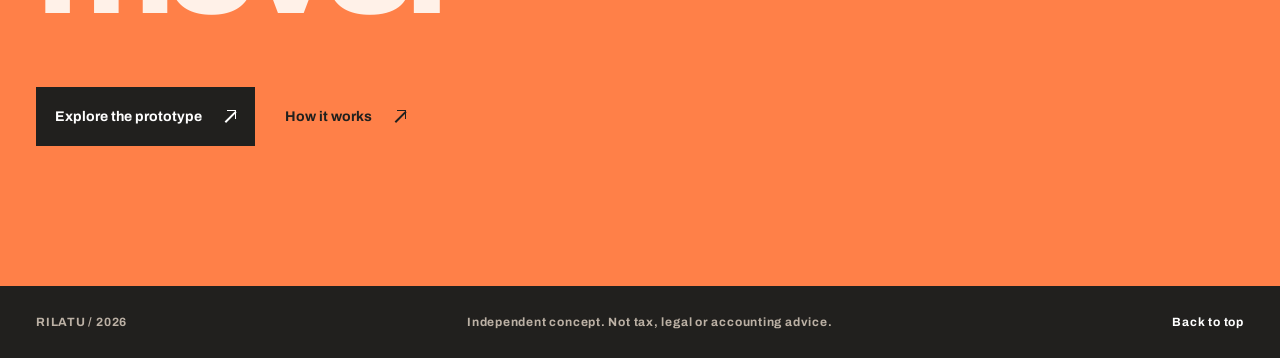
==== commit 6c1cf048: "Link hero directly to evidence lifecycle demo" ====
--- a/index.html
+++ b/index.html
@@ -43,7 +43,7 @@
           <p>Contracts, invoices and payments often tell one story.</p>
           <p>Rilatu links the source records, the questions and the gaps in one traceable journey.</p>
         </div>
-        <div class="hero-actions"><a class="solid-link" href="#demo">See it in motion <span class="arrow-icon" aria-hidden="true"></span></a><a class="under-link" href="#problem">The idea <span class="arrow-icon" aria-hidden="true"></span></a></div>
+        <div class="hero-actions"><a class="solid-link" href="demo.html">Try the product <span class="arrow-icon" aria-hidden="true"></span></a><a class="under-link" href="#problem">The idea <span class="arrow-icon" aria-hidden="true"></span></a></div>
         <p class="concept-note">INTERACTIVE RESEARCH CONCEPT / NOT A DOCUMENT VERIFICATION SERVICE</p>
       </div>
       <div class="hero-flight" aria-label="Illustration of agreement, invoice and payment records linked along a route">
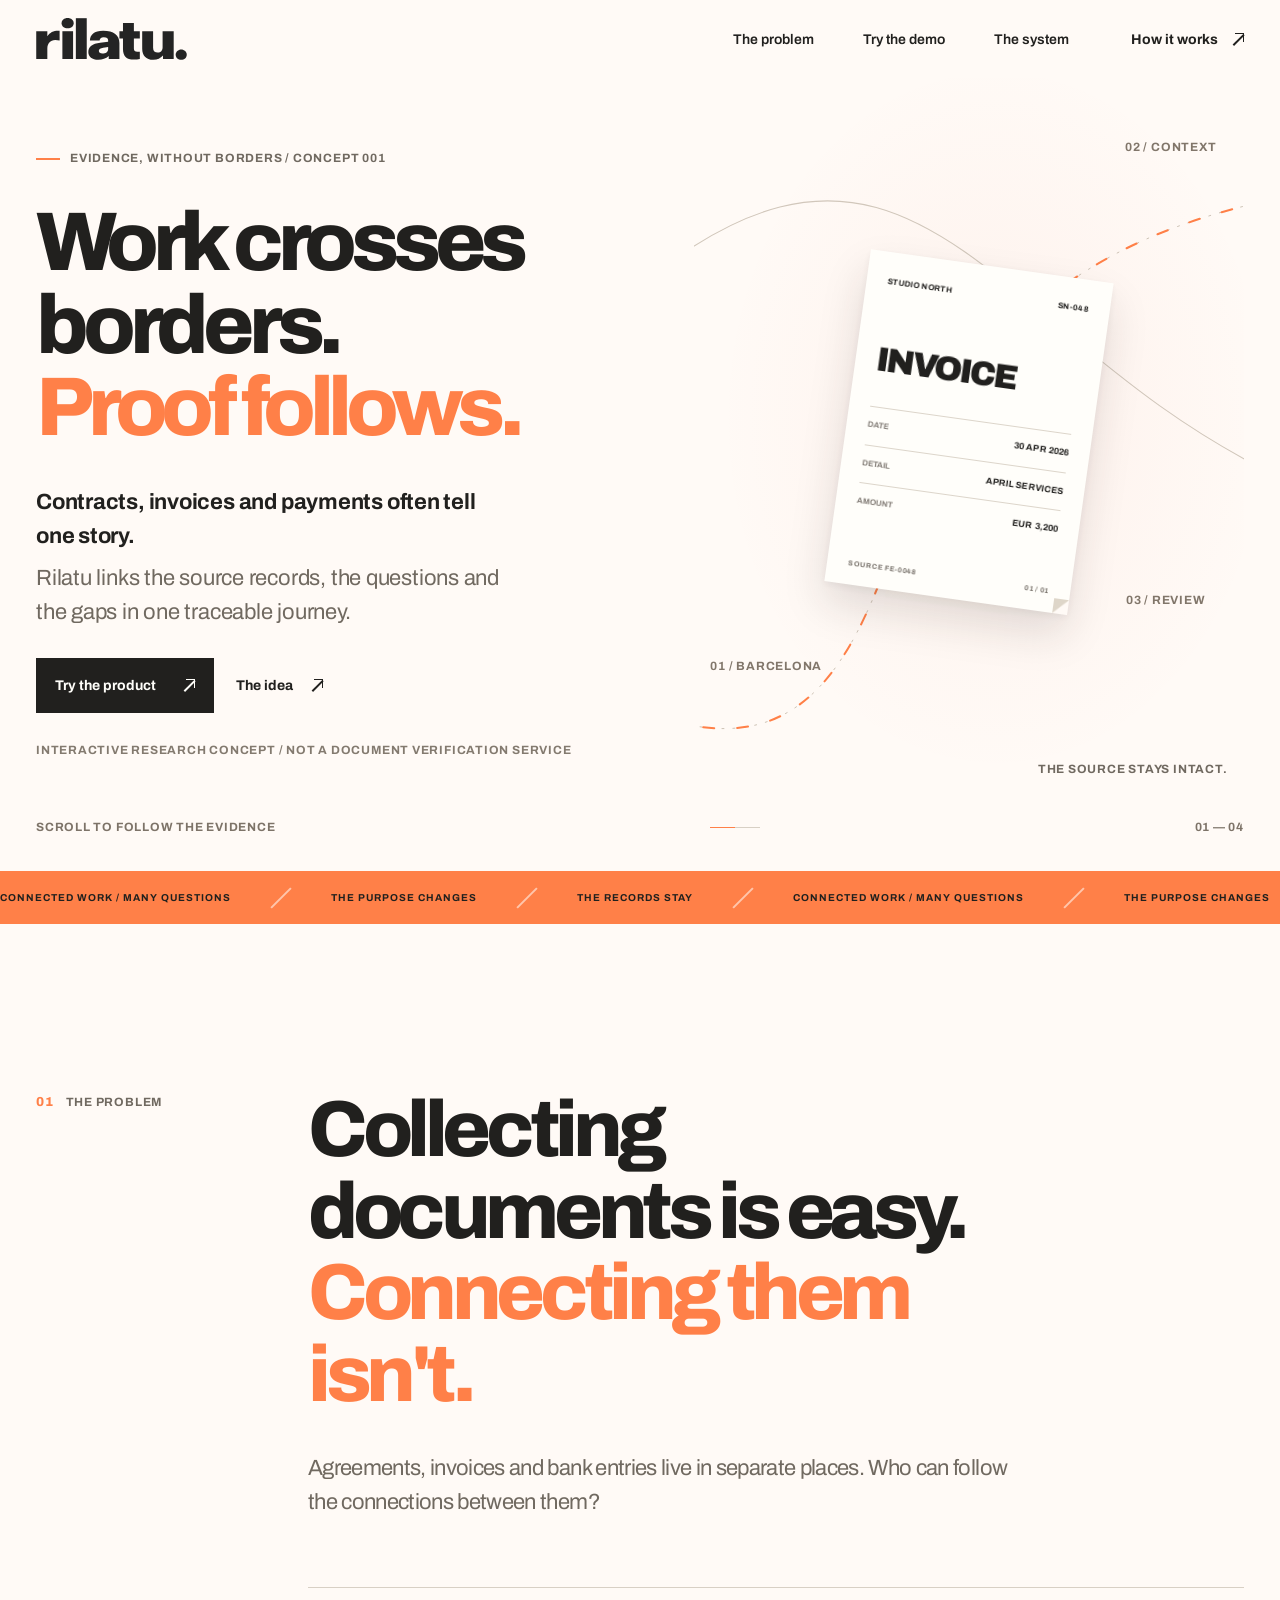
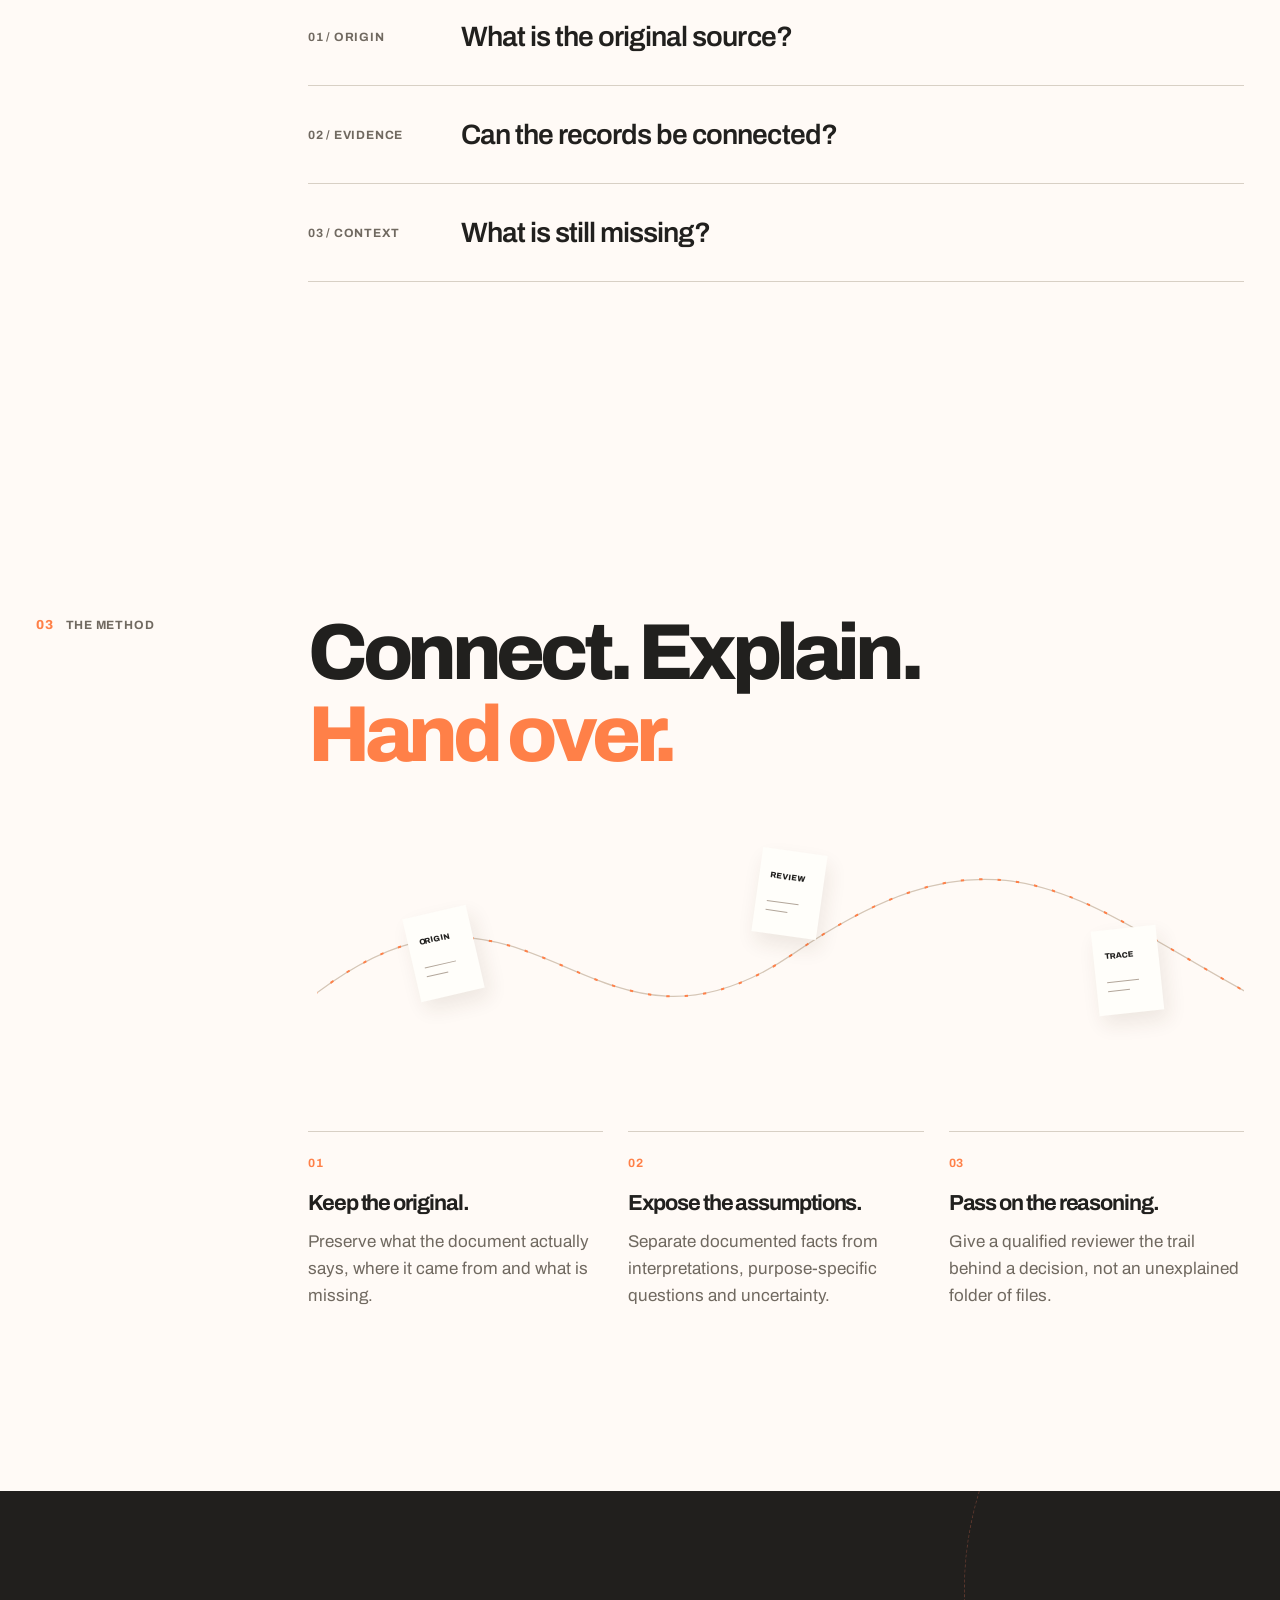
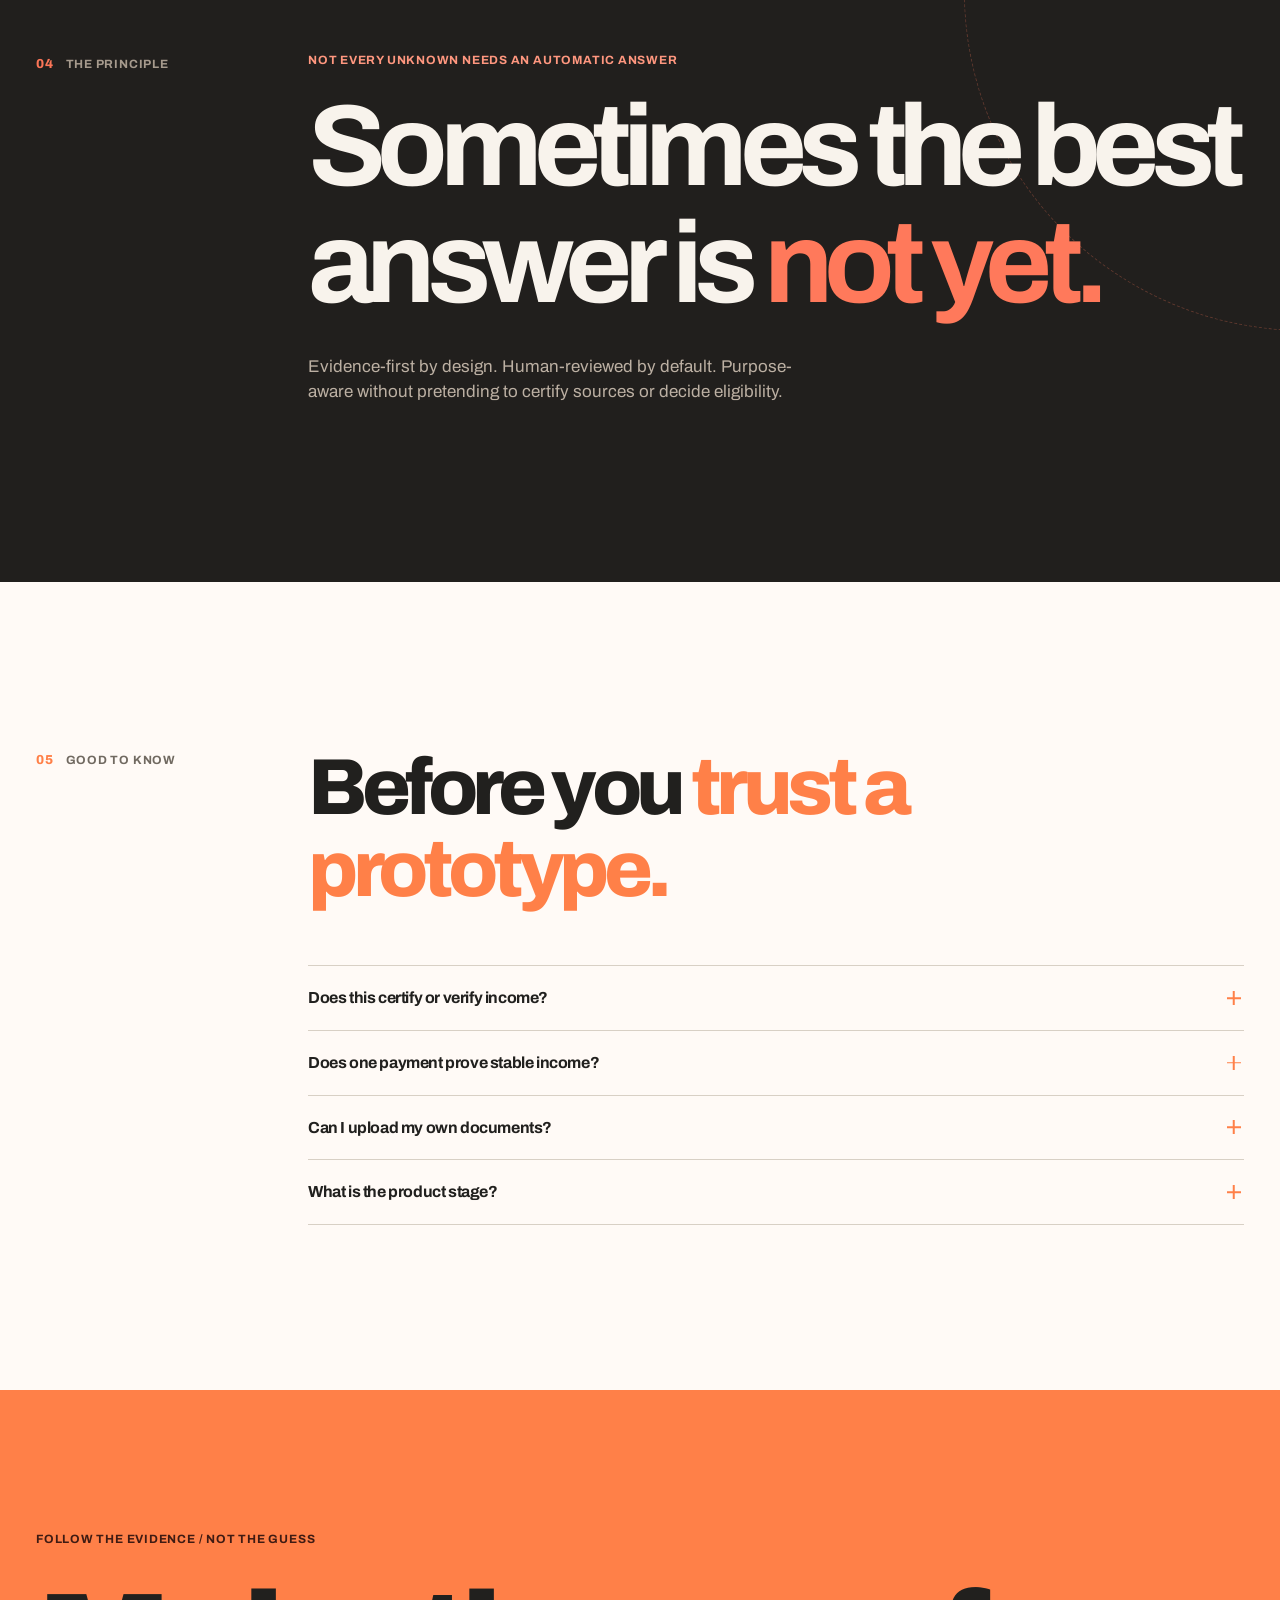
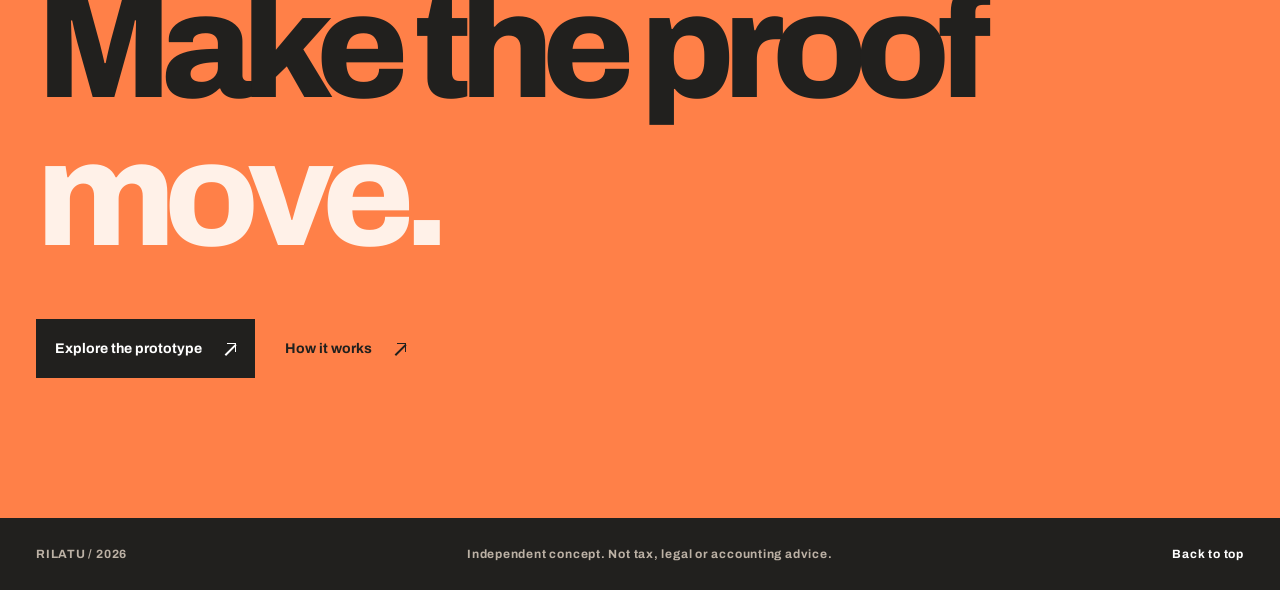
==== commit d882f0b4: "Retire legacy demo from public landing and direct CTAs to real product scenario" ====
--- a/index.html
+++ b/index.html
@@ -28,7 +28,7 @@
 <header class="site-header" id="top">
   <div class="container nav-inner">
     <a class="wordmark" href="#top" aria-label="Rilatu home"><img class="brand-wordmark" src="rilatu-logo.svg?v=geometric-2" width="152" height="43" alt="rilatu." decoding="async"></a>
-    <nav class="desktop-nav" aria-label="Main navigation"><a href="#problem">The problem</a><a href="#demo">The prototype</a><a href="#method">The system</a></nav>
+    <nav class="desktop-nav" aria-label="Main navigation"><a href="#problem">The problem</a><a href="demo.html">Try the demo</a><a href="#method">The system</a></nav>
     <a class="nav-cta" href="#method">How it works <span class="arrow-icon" aria-hidden="true"></span></a>
   </div>
 </header>
@@ -74,7 +74,7 @@
     </div>
   </section>
 
-  <section class="product" id="demo" aria-labelledby="demo-title">
+  <section class="product" id="legacy-demo" hidden aria-labelledby="demo-title">
     <div class="container">
       <div class="product-heading">
         <div class="section-index inverse" data-reveal><span>02</span><span>INTERACTIVE PROTOTYPE</span></div>
@@ -150,7 +150,7 @@
 
   <section class="faq section-pad container" id="faq" aria-labelledby="faq-title"><div class="section-index"><span>05</span><span>GOOD TO KNOW</span></div><div class="section-main"><h2 class="display" id="faq-title" data-reveal>Before you <span>trust a prototype.</span></h2><div class="faq-items"><details><summary>Does this certify or verify income?<span class="faq-plus" aria-hidden="true"></span></summary><p>No. This demonstration only links synthetic records. It does not authenticate files, certify income or guarantee acceptance.</p></details><details><summary>Does one payment prove stable income?<span class="faq-plus" aria-hidden="true"></span></summary><p>No. One matched payment is evidence for one period, not proof of income continuity. More history and independent verification would be needed.</p></details><details><summary>Can I upload my own documents?<span class="faq-plus" aria-hidden="true"></span></summary><p>No. Everything on this page uses synthetic examples in your browser; there is no backend or personal document storage.</p></details><details><summary>What is the product stage?<span class="faq-plus" aria-hidden="true"></span></summary><p>Interactive research concept. The next milestone is validating source-linking and evidence-review workflows with freelancers and the people receiving their documents.</p></details></div></div></section>
 
-  <section class="closing" id="contact"><div class="container closing-inner"><p>FOLLOW THE EVIDENCE / NOT THE GUESS</p><h2 data-reveal>Make the proof <span>move.</span></h2><div class="closing-actions"><a href="#demo" class="closing-primary">Explore the prototype <span class="arrow-icon" aria-hidden="true"></span></a><a href="#method">How it works <span class="arrow-icon" aria-hidden="true"></span></a></div></div></section>
+  <section class="closing" id="contact"><div class="container closing-inner"><p>FOLLOW THE EVIDENCE / NOT THE GUESS</p><h2 data-reveal>Make the proof <span>move.</span></h2><div class="closing-actions"><a href="demo.html" class="closing-primary">Explore the prototype <span class="arrow-icon" aria-hidden="true"></span></a><a href="#method">How it works <span class="arrow-icon" aria-hidden="true"></span></a></div></div></section>
 </main>
 <footer class="footer"><div class="container footer-inner"><span>RILATU / 2026</span><span>Independent concept. Not tax, legal or accounting advice.</span><a href="#top">Back to top</a></div></footer>
 </body>
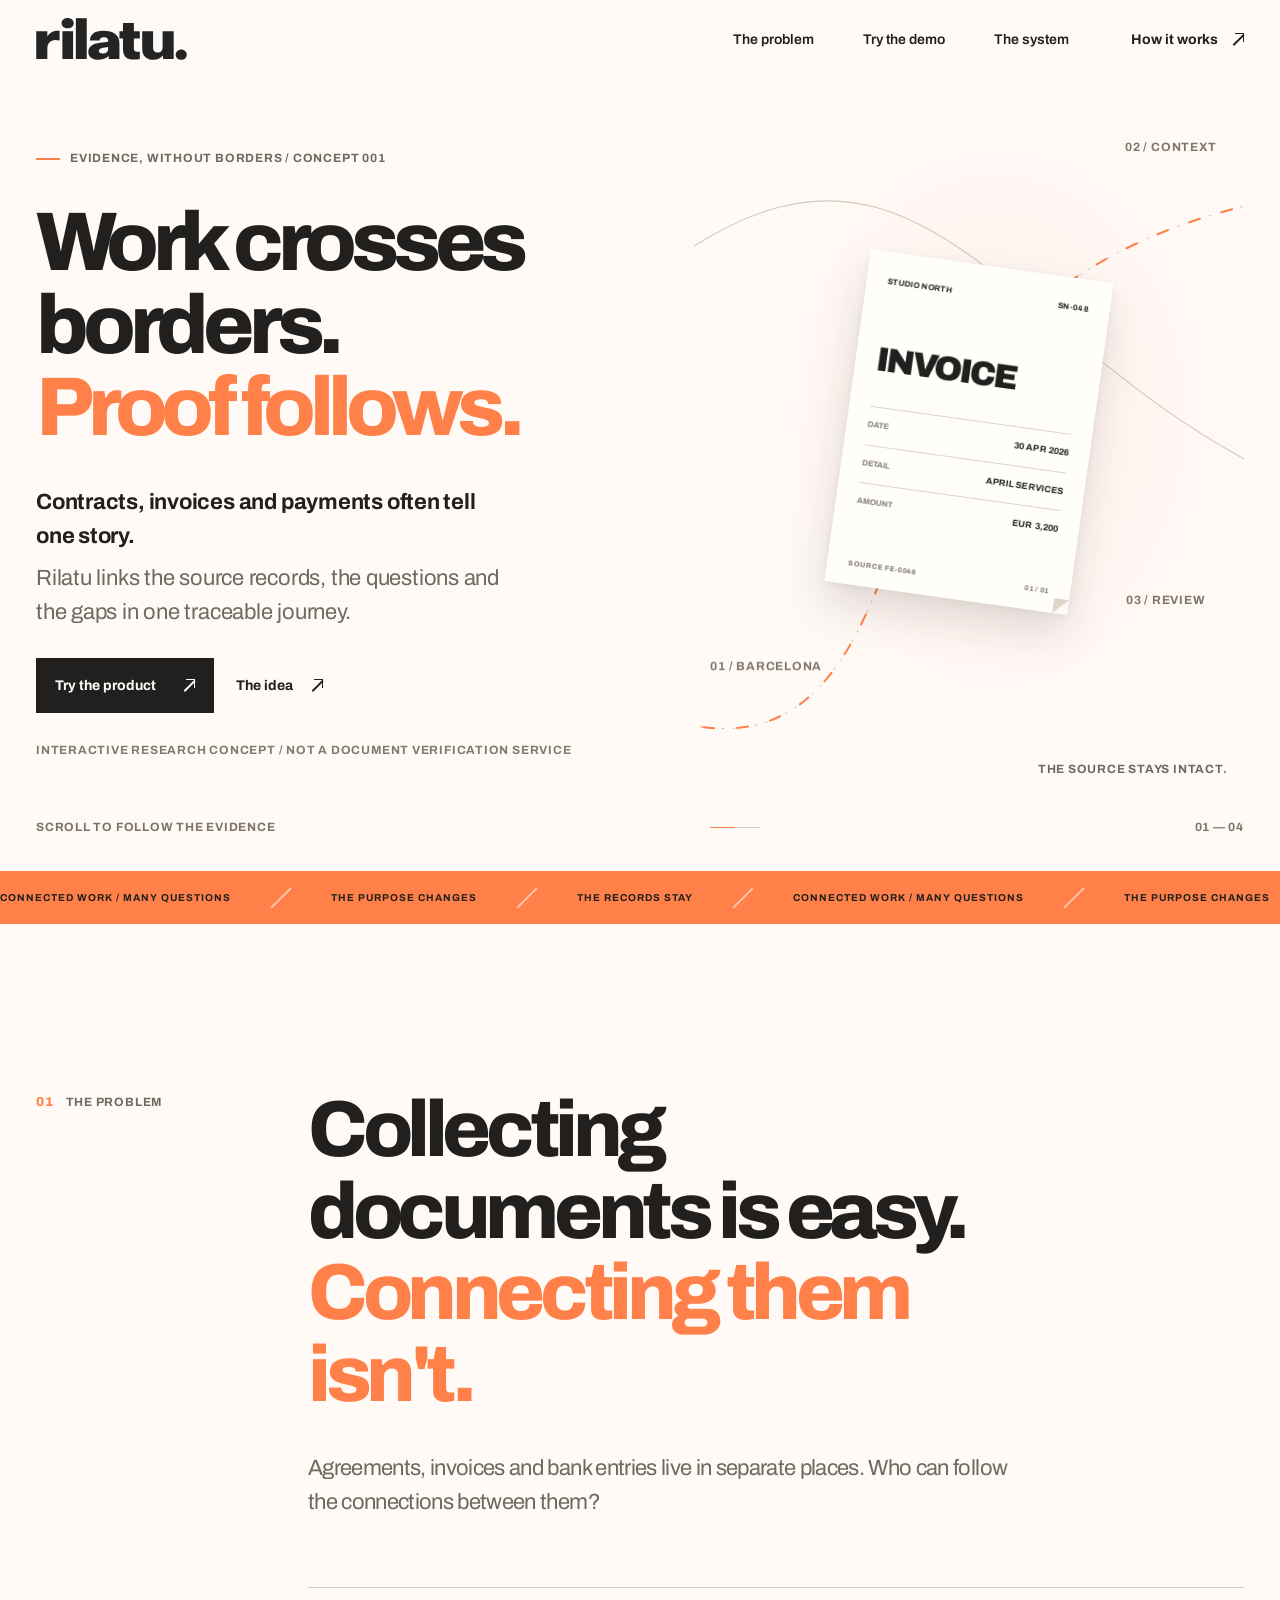
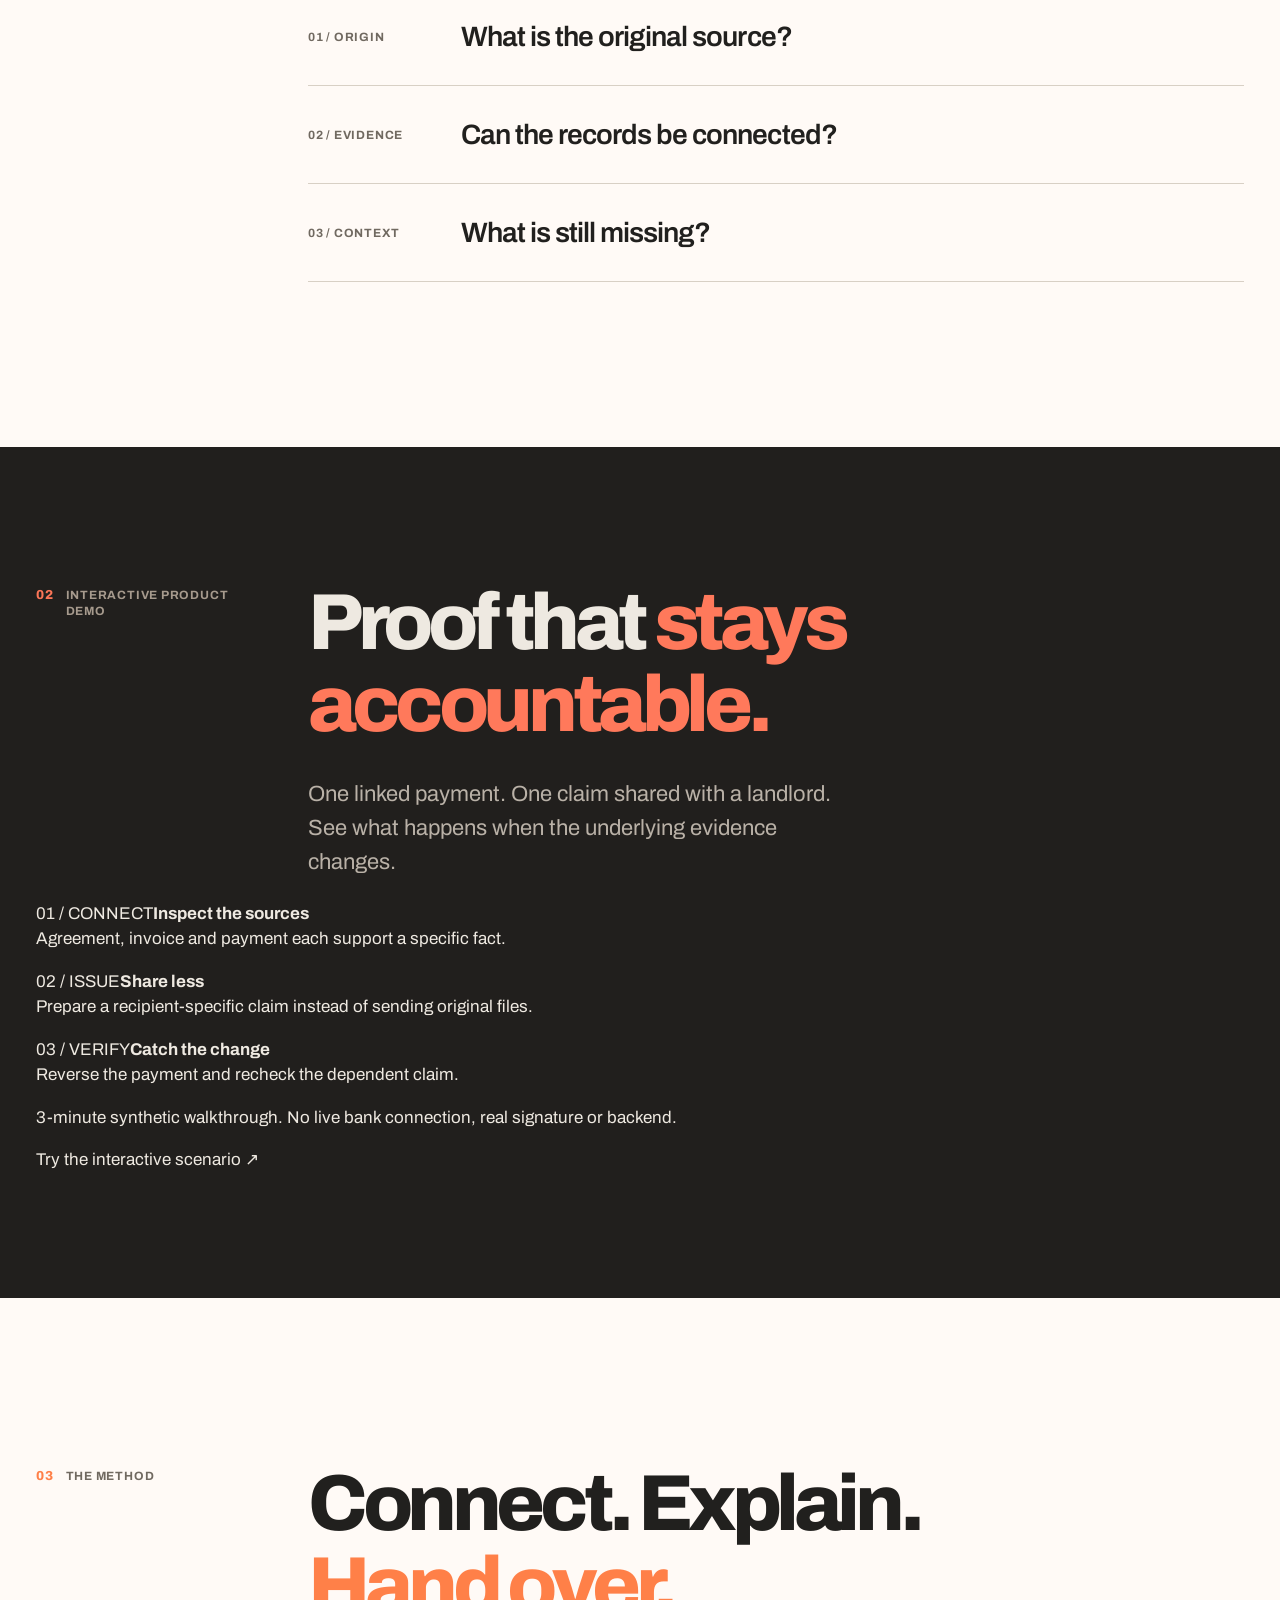
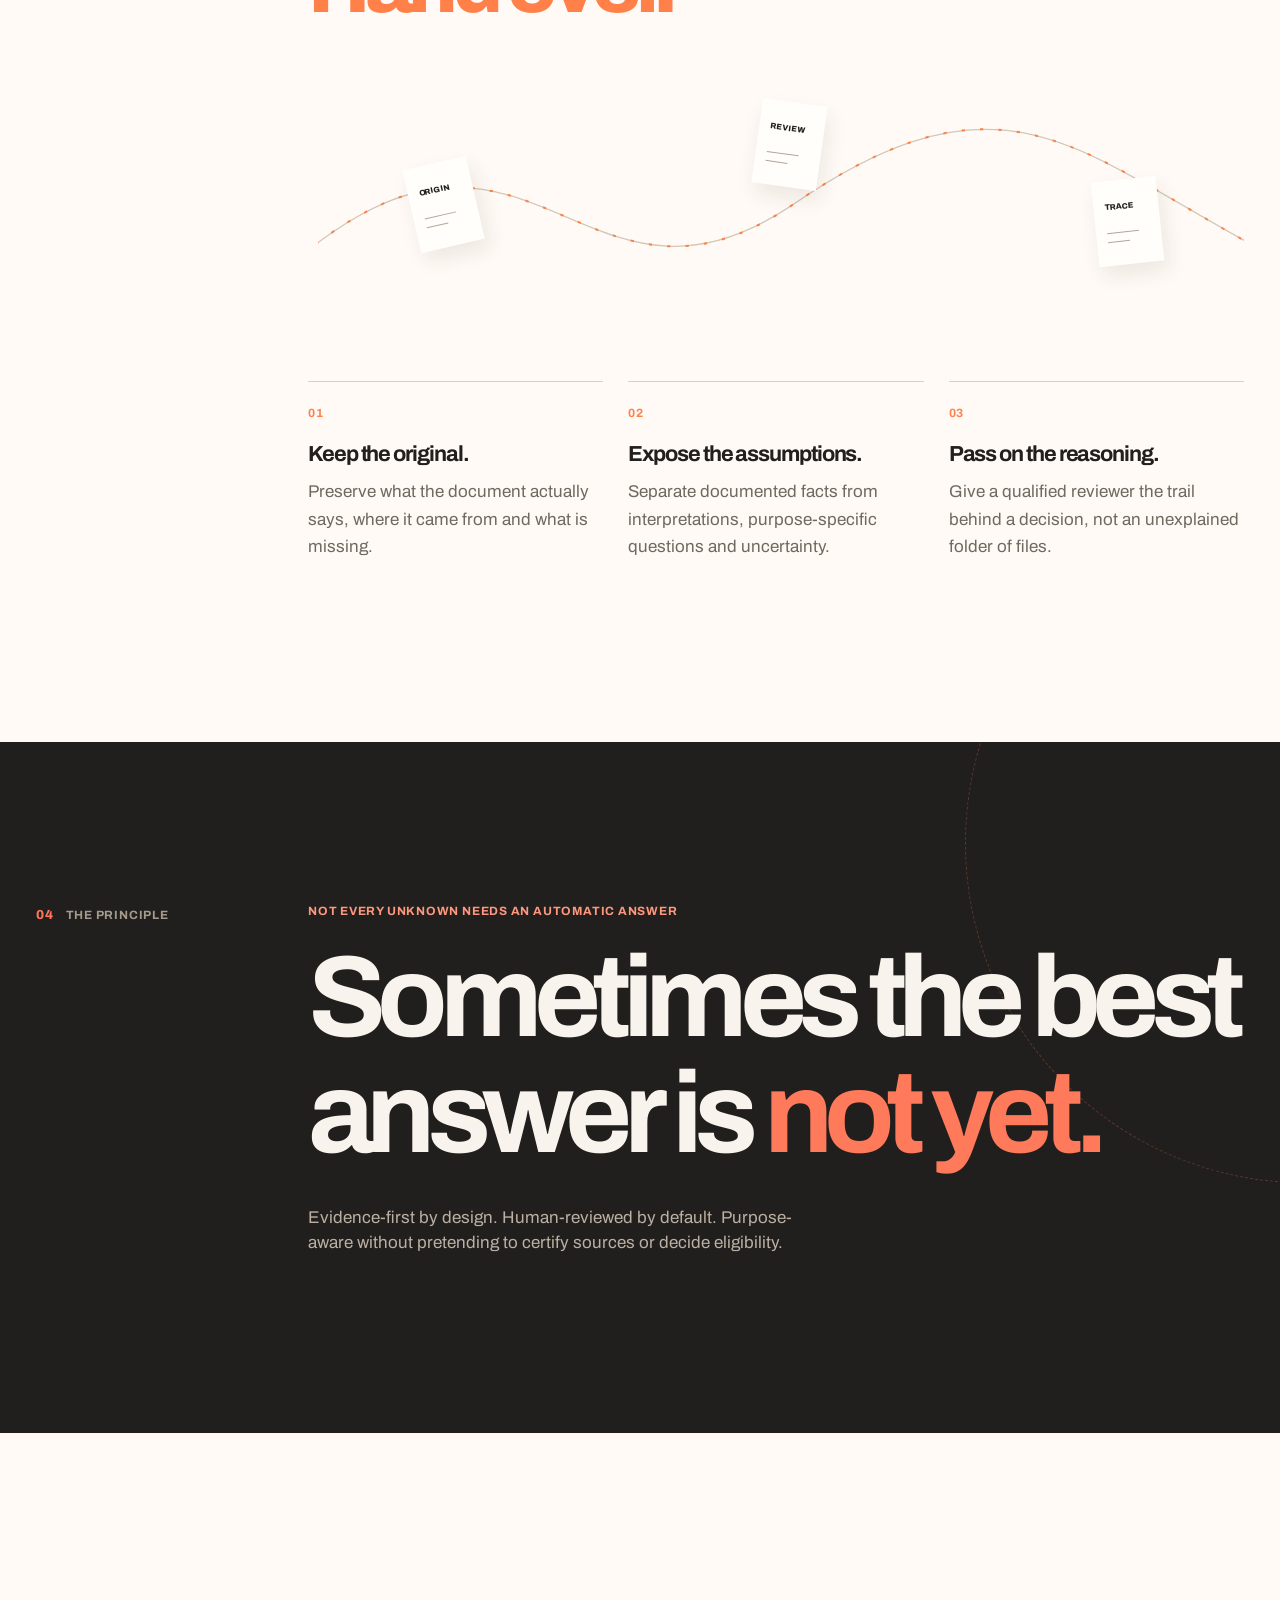
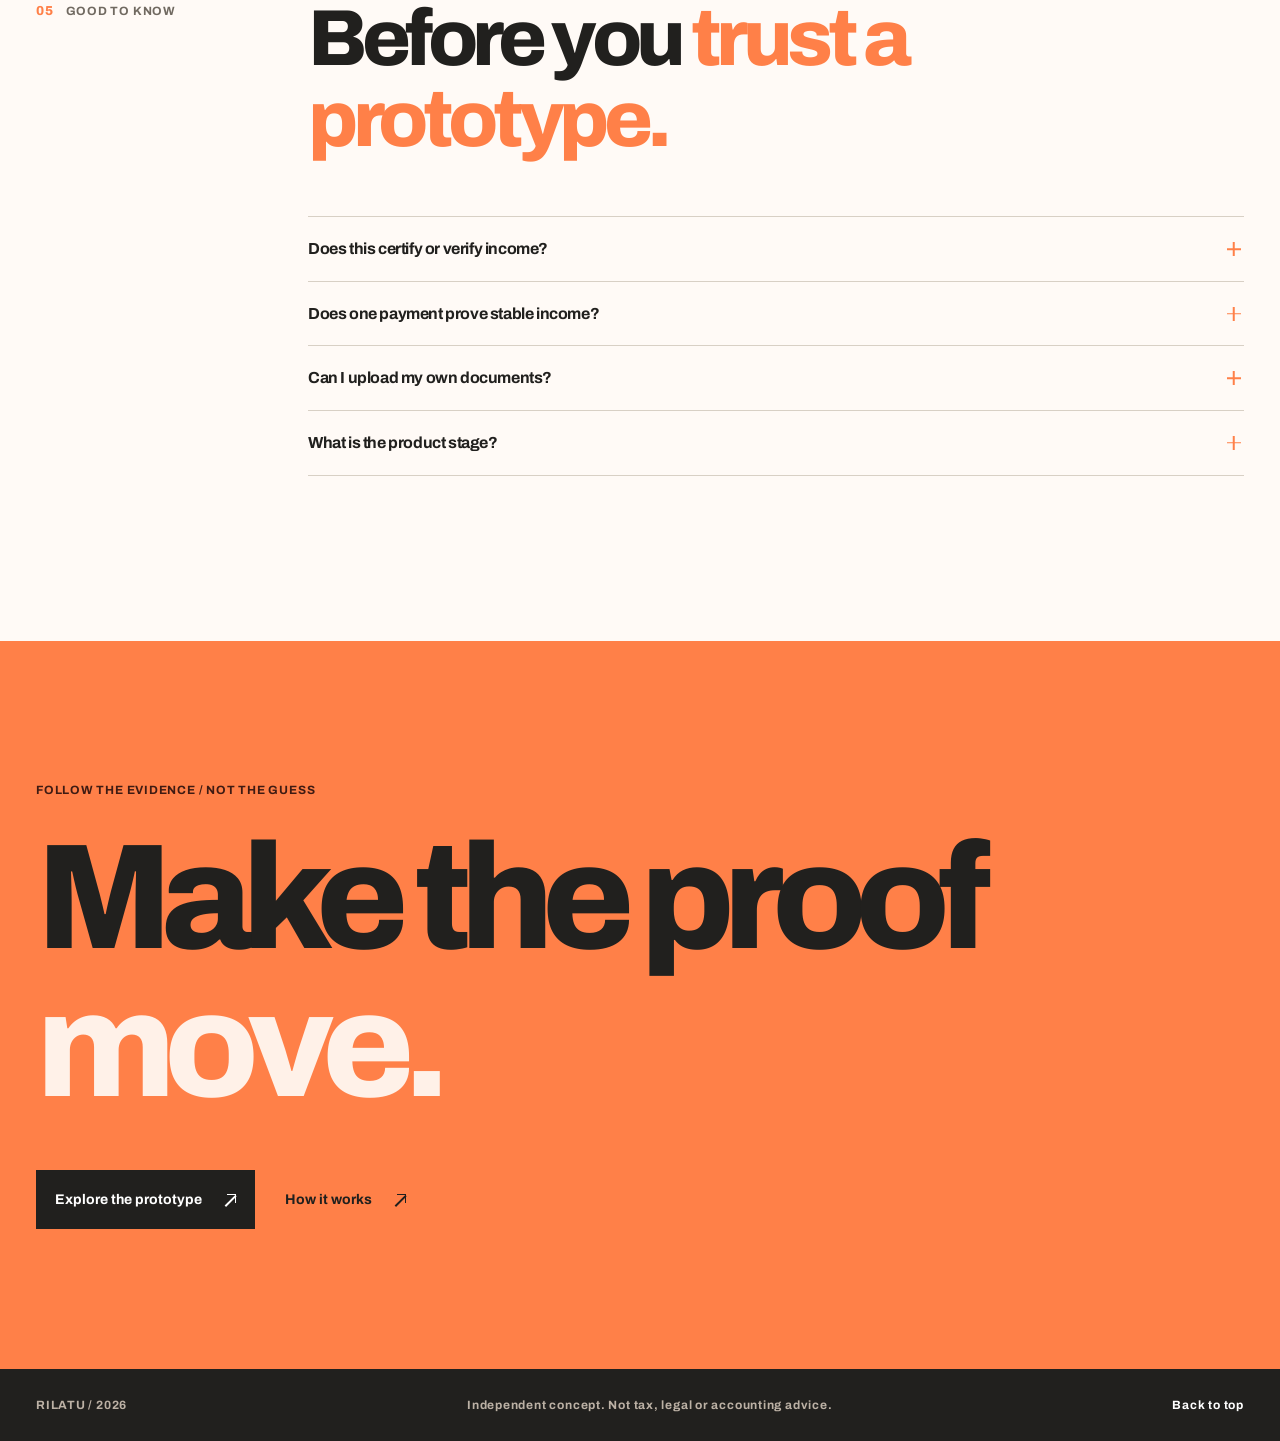
==== commit cbe47f62: "Add honest proof lifecycle walkthrough preview on homepage" ====
--- a/index.html
+++ b/index.html
@@ -74,11 +74,12 @@
     </div>
   </section>
 
-  <section class="product" id="legacy-demo" hidden aria-labelledby="demo-title">
+  <section class="product" id="demo" aria-labelledby="demo-title"><div class="container"><div class="product-heading"><div class="section-index inverse"><span>02</span><span>INTERACTIVE PRODUCT DEMO</span></div><div><h2 class="display" id="demo-title">Proof that <span>stays accountable.</span></h2><p>One linked payment. One claim shared with a landlord. See what happens when the underlying evidence changes.</p></div></div><div class="proof-story"><div><span>01 / CONNECT</span><strong>Inspect the sources</strong><p>Agreement, invoice and payment each support a specific fact.</p></div><div><span>02 / ISSUE</span><strong>Share less</strong><p>Prepare a recipient-specific claim instead of sending original files.</p></div><div><span>03 / VERIFY</span><strong>Catch the change</strong><p>Reverse the payment and recheck the dependent claim.</p></div></div><div class="proof-launch"><p>3-minute synthetic walkthrough. No live bank connection, real signature or backend.</p><a class="proof-cta" href="demo.html">Try the interactive scenario ↗</a></div></div></section>
+  <section class="product" id="legacy-demo" hidden aria-labelledby="old-demo-title">
     <div class="container">
       <div class="product-heading">
         <div class="section-index inverse" data-reveal><span>02</span><span>INTERACTIVE PROTOTYPE</span></div>
-        <div><h2 class="display" id="demo-title" data-reveal>Same work. <span>Different questions.</span></h2><p data-reveal>Choose a purpose, inspect the records, and see what the evidence can support.</p></div>
+        <div><h2 class="display" id="old-demo-title" data-reveal>Same work. <span>Different questions.</span></h2><p data-reveal>Choose a purpose, inspect the records, and see what the evidence can support.</p></div>
       </div>
 
       <div class="workspace" data-reveal data-step="1">
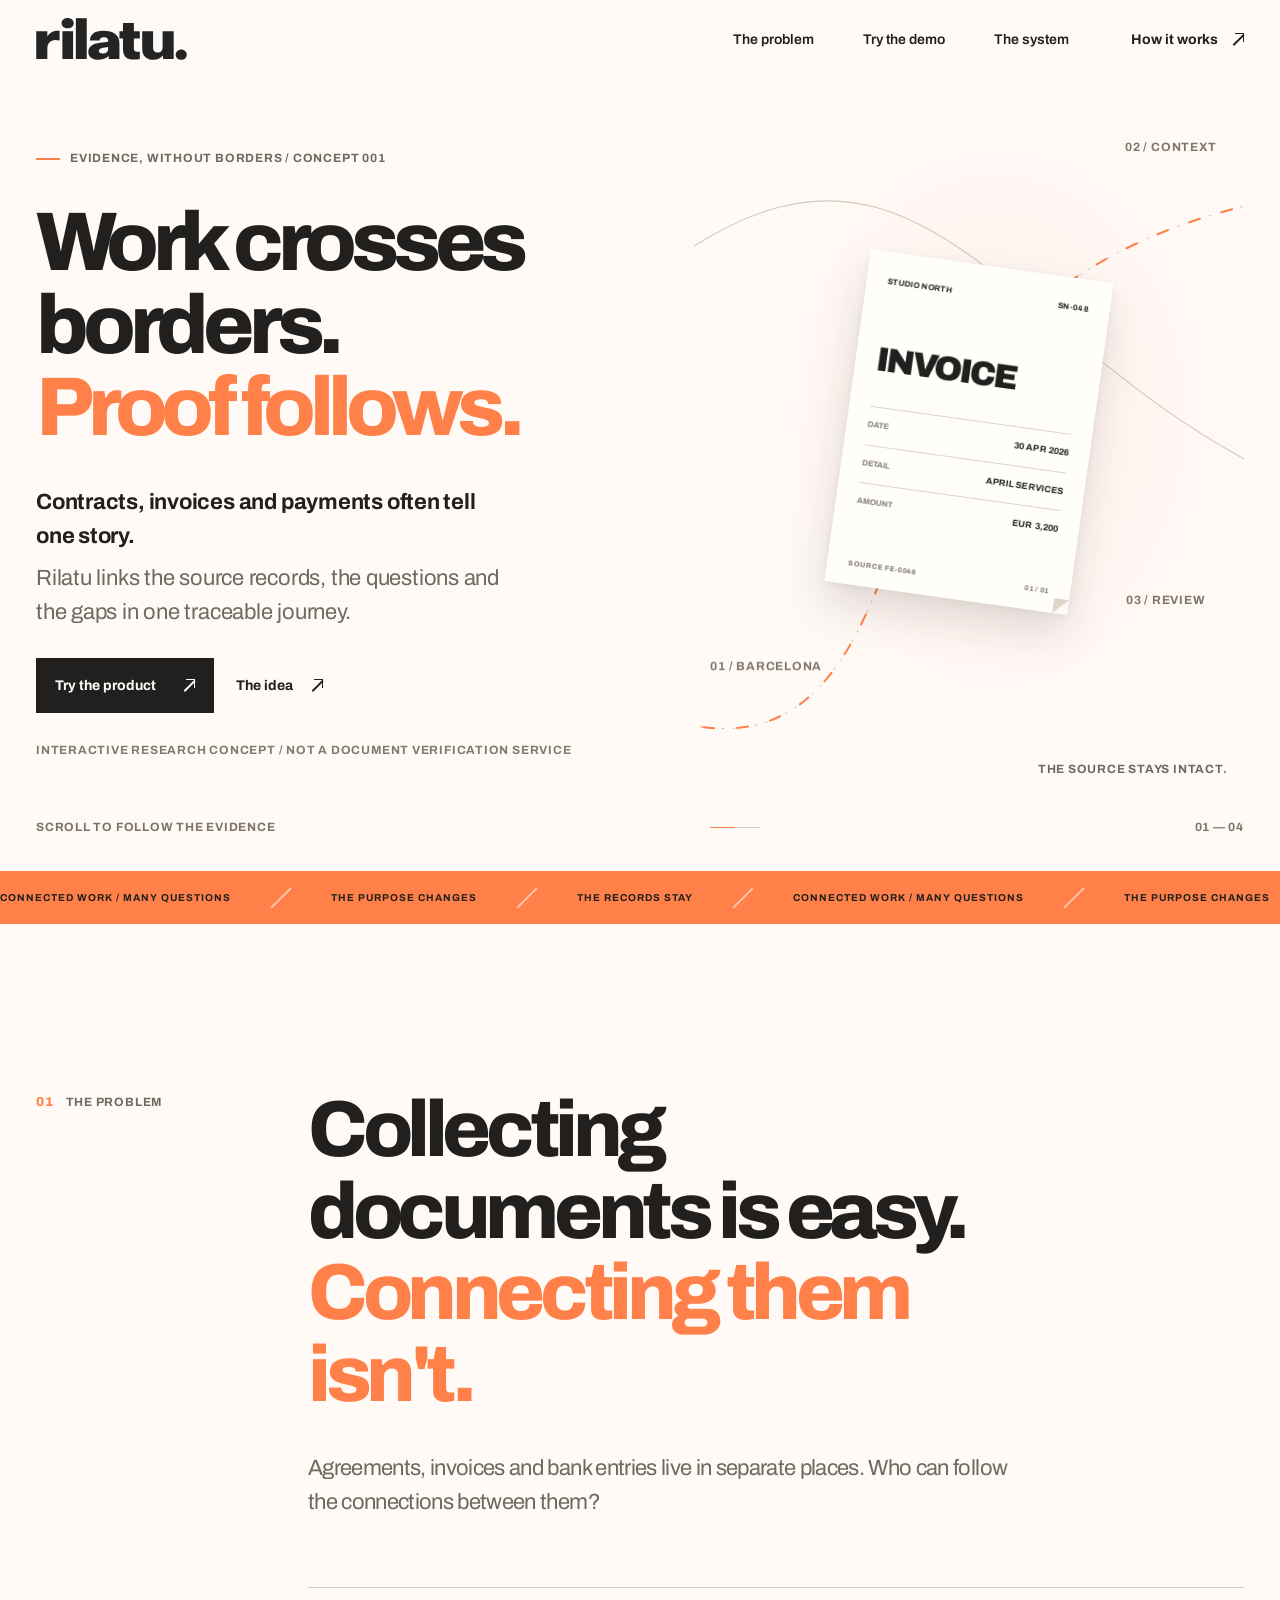
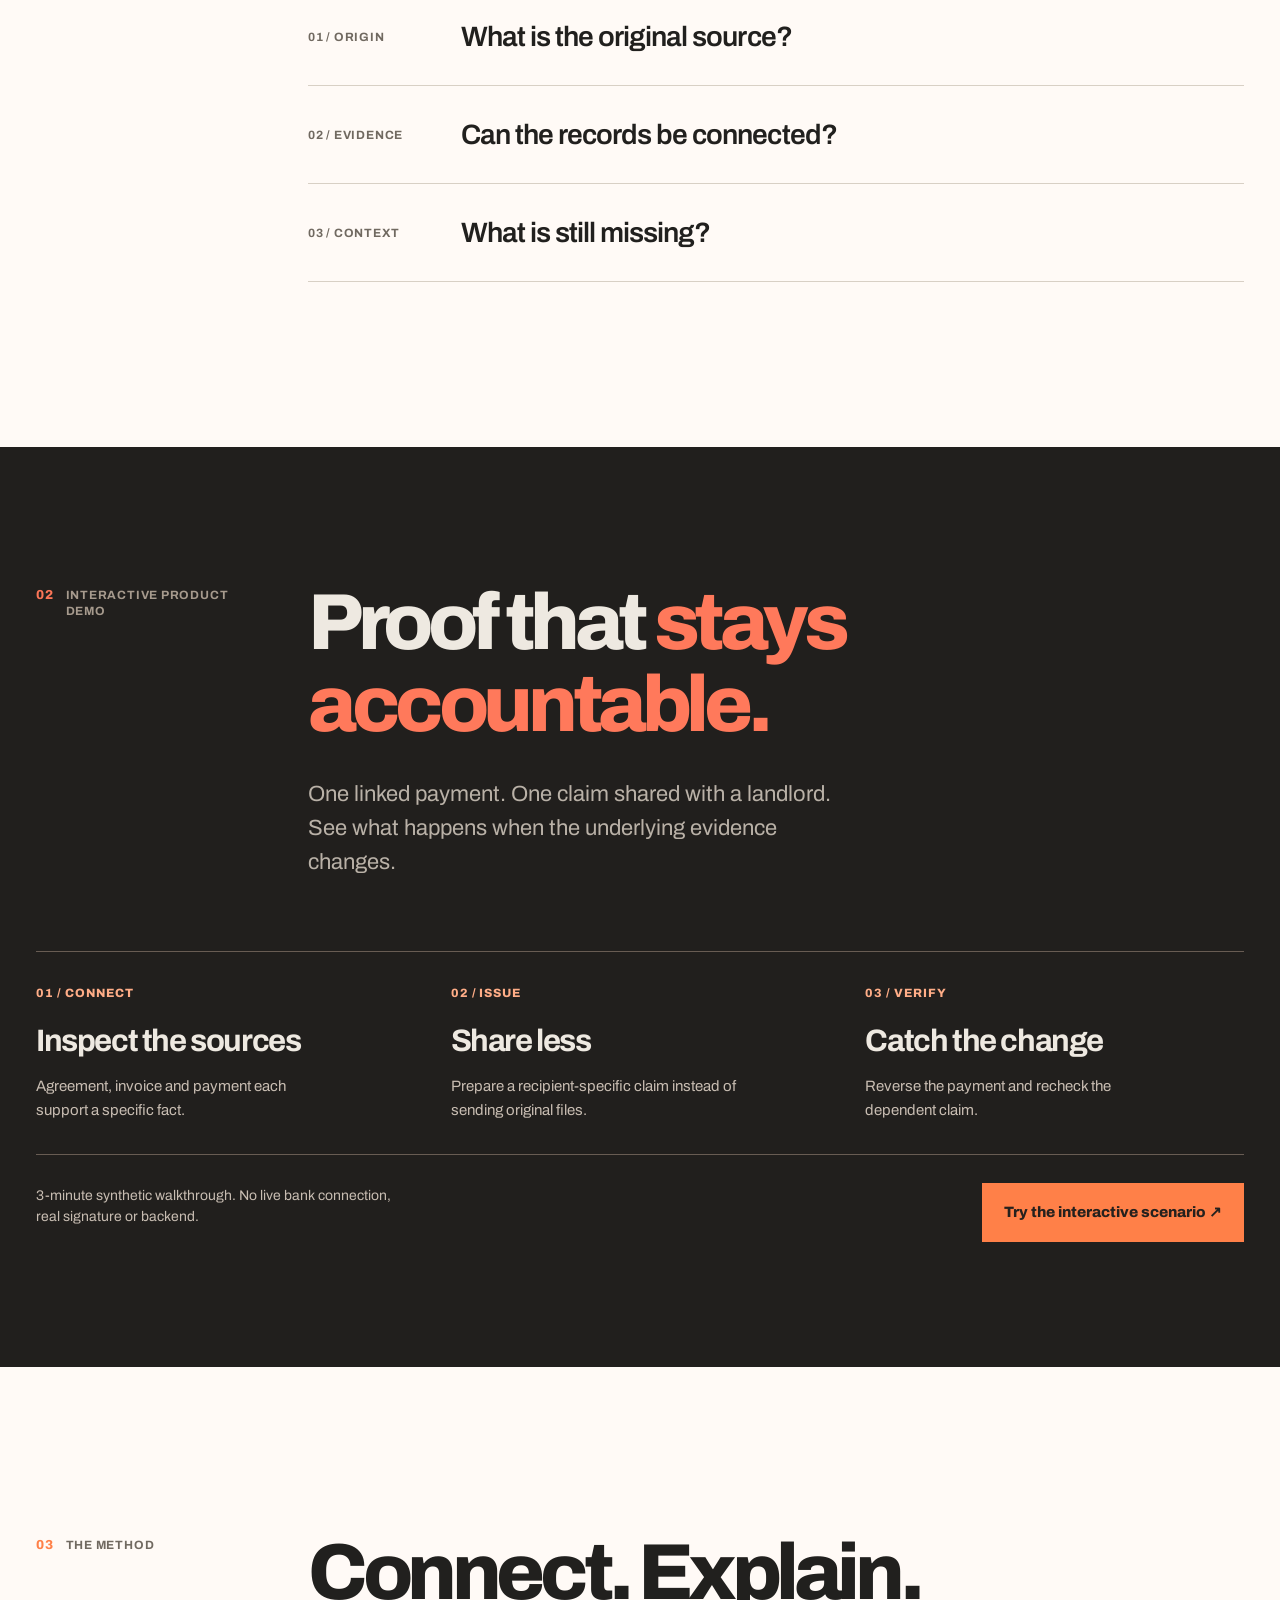
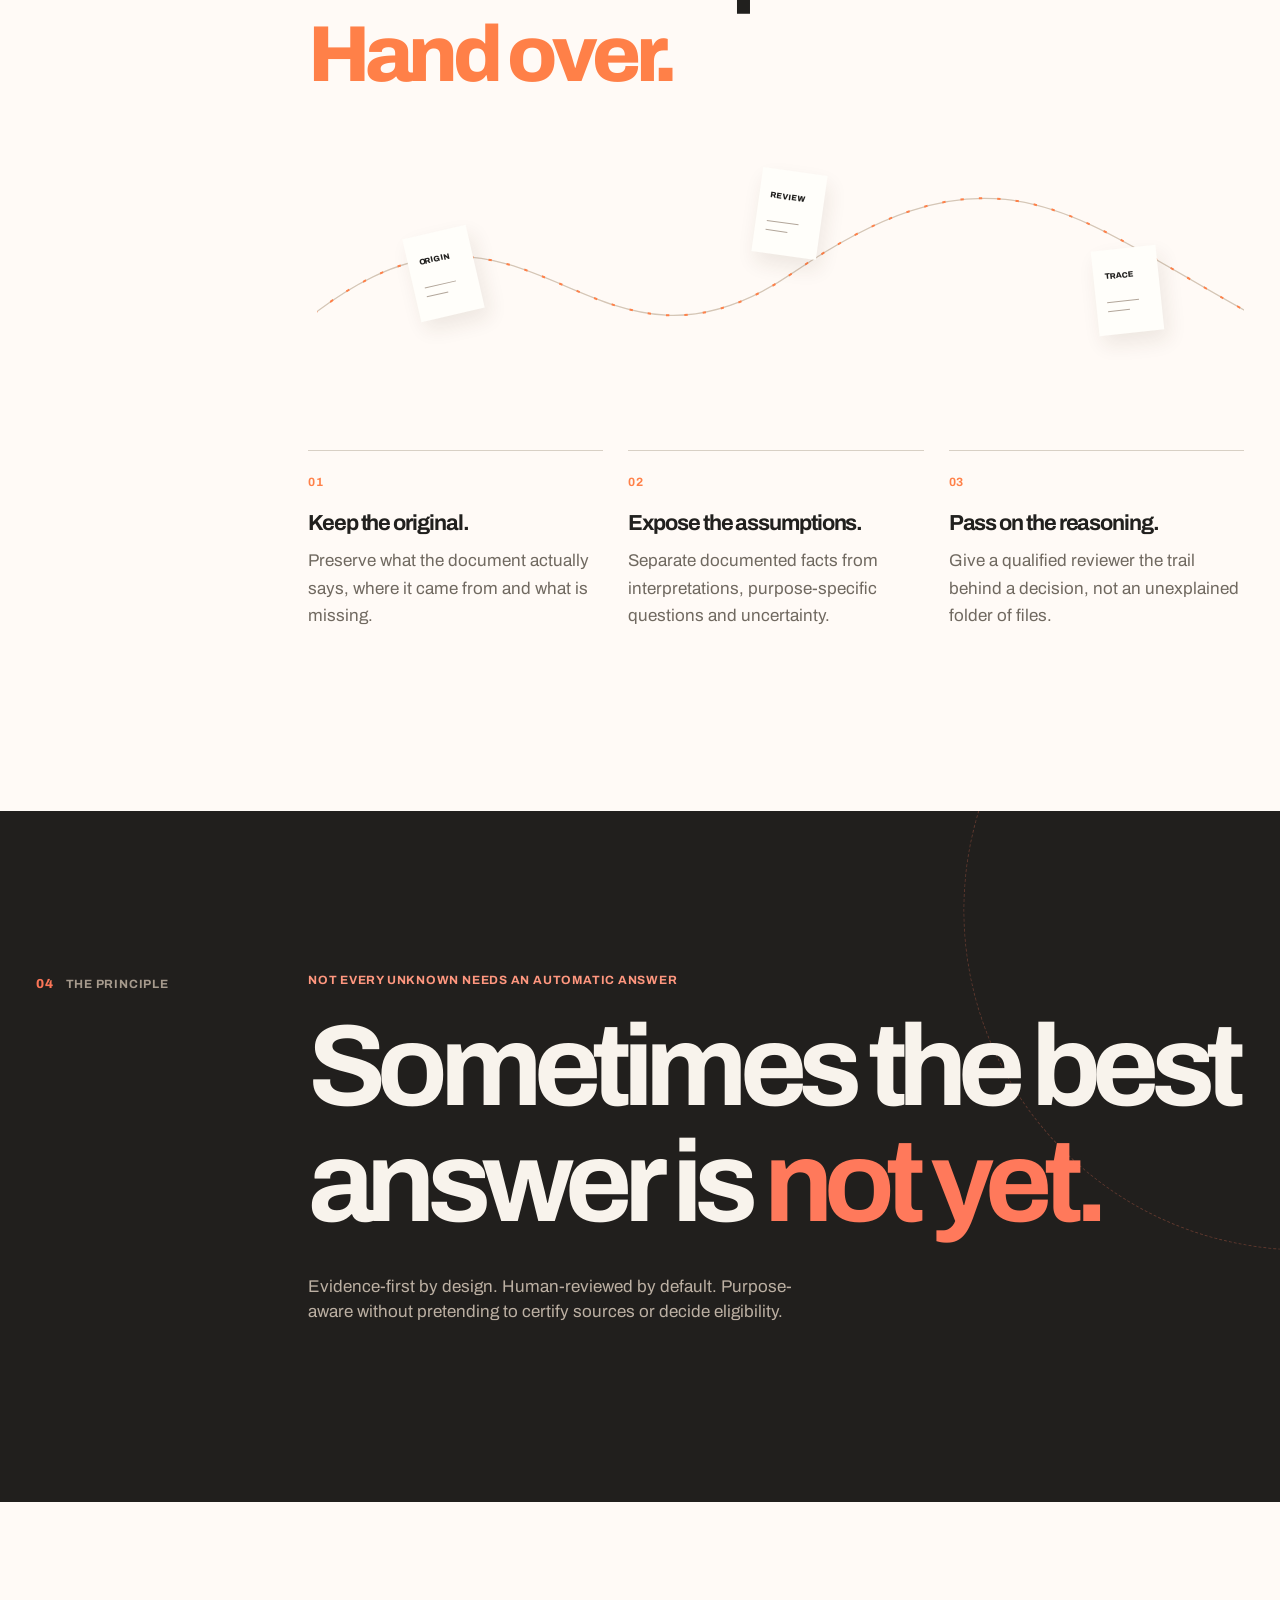
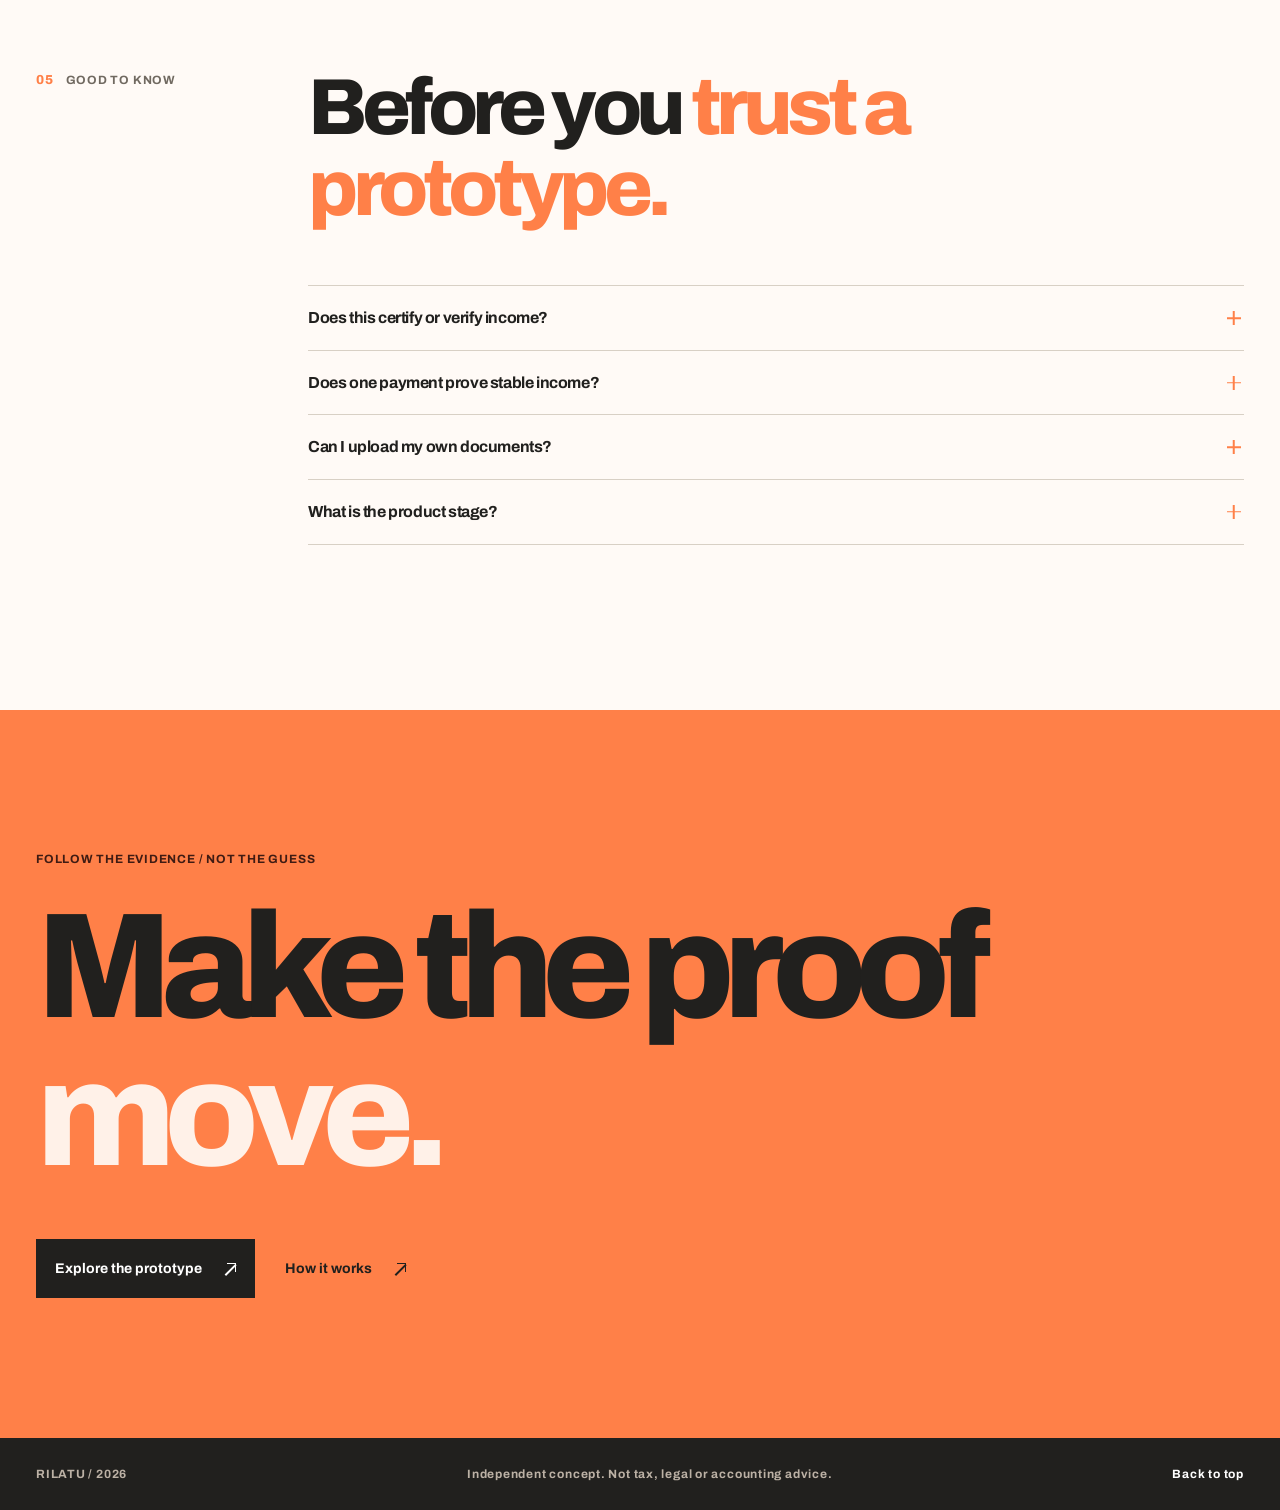
==== commit 8db1ebf5: "Load evidence lifecycle preview component styles" ====
--- a/index.html
+++ b/index.html
@@ -18,7 +18,7 @@
 <link rel="preconnect" href="https://fonts.googleapis.com">
 <link rel="preconnect" href="https://fonts.gstatic.com" crossorigin>
 <link href="https://fonts.googleapis.com/css2?family=Archivo:wght@400;500;600;700;800;900&display=swap" rel="stylesheet">
-<link rel="stylesheet" href="styles.css?v=vector-1">
+<link rel="stylesheet" href="styles.css?v=vector-1"><link rel="stylesheet" href="proof-preview.css">
 <script type="application/ld+json">{"@context":"https://schema.org","@type":"WebSite","name":"Rilatu","url":"https://dokarpov.github.io/rilatu/","inLanguage":"en","description":"Interactive synthetic example of connected freelance work evidence."}</script>
 <script src="script.js?v=vector-1" defer></script>
 <title>Rilatu — Proof should travel.</title>
--- a/proof-preview.css
+++ b/proof-preview.css
@@ -0,0 +1 @@
+.proof-story{display:grid;grid-template-columns:repeat(3,minmax(0,1fr));gap:36px;margin-top:50px;padding:32px 0;border-block:1px solid #685c53}.proof-story>div{min-width:0}.proof-story span{display:block;color:#ffad87;font-size:12px;letter-spacing:.08em;font-weight:800;margin-bottom:16px}.proof-story strong{display:block;font-size:clamp(21px,2.5vw,31px);letter-spacing:-.045em}.proof-story p{font-size:15px;line-height:1.6;color:#c8bdb2;max-width:32ch;margin:10px 0 0}.proof-launch{display:flex;align-items:center;justify-content:space-between;gap:20px;padding-top:28px}.proof-launch p{font-size:14px;color:#c8bdb2;max-width:45ch}.proof-cta{display:inline-flex;gap:24px;padding:18px 22px;background:#ff8048;color:#25211e;font-size:15px;font-weight:800;min-height:52px;align-items:center}.proof-cta:hover{background:#ff9f75}.proof-cta:focus-visible{outline:3px solid white;outline-offset:4px}@media(max-width:699px){.proof-story{grid-template-columns:1fr;gap:22px}.proof-story>div{border-bottom:1px solid #5b524b;padding-bottom:17px}.proof-story>div:last-child{border-bottom:0}.proof-launch{flex-direction:column;align-items:stretch}.proof-cta{justify-content:center}.proof-story p{max-width:none}}
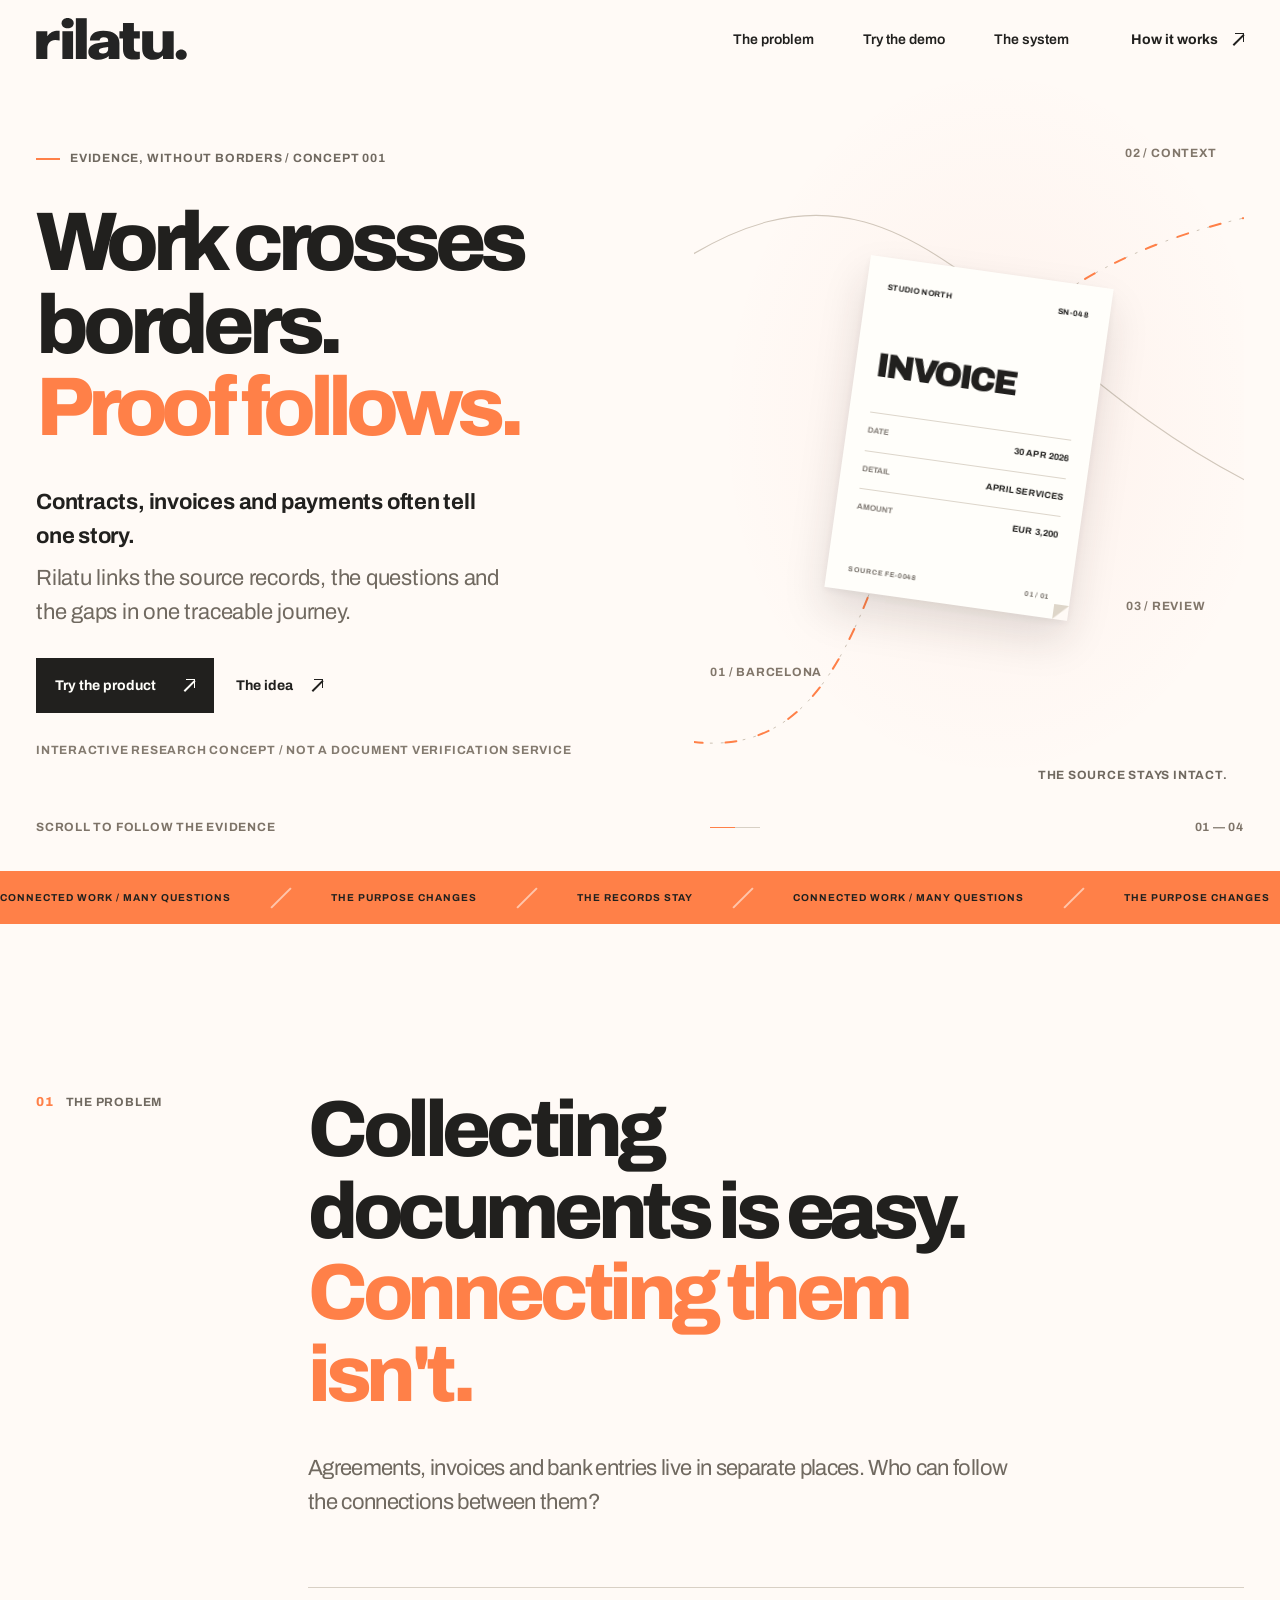
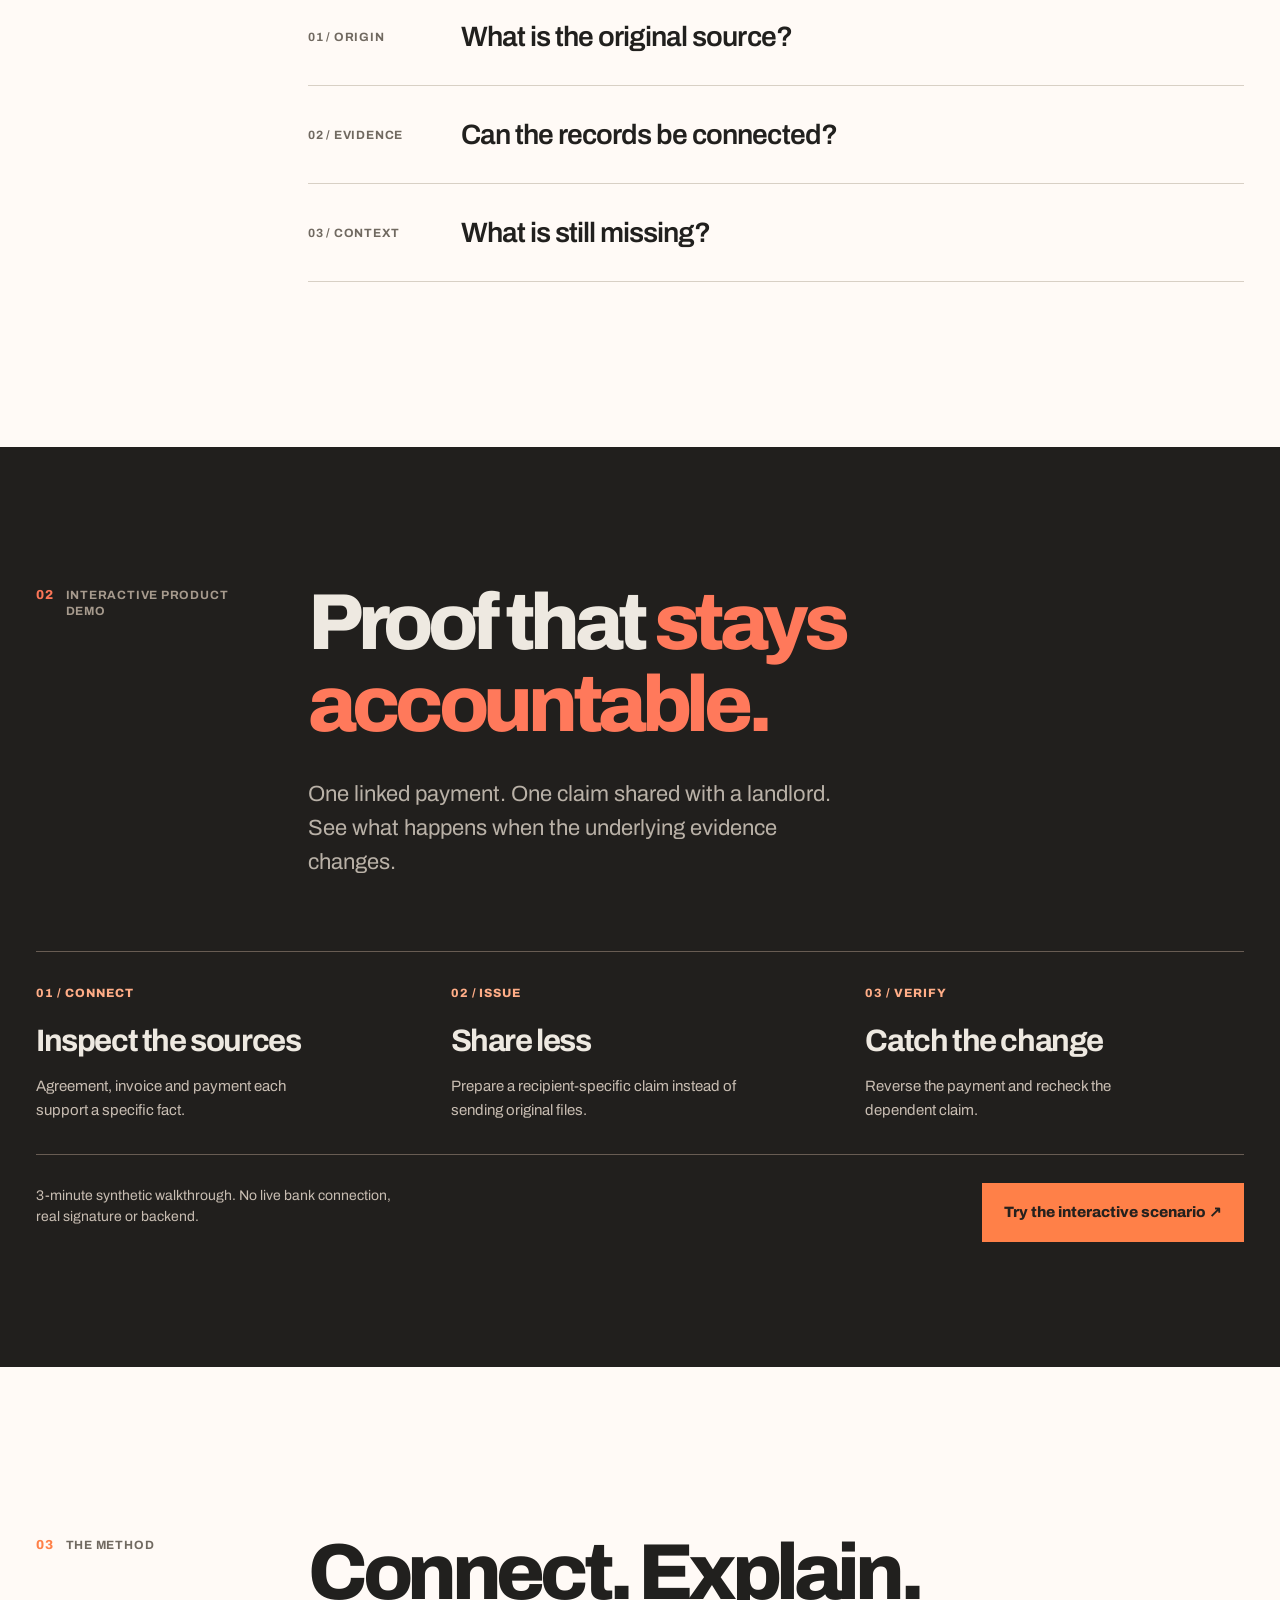
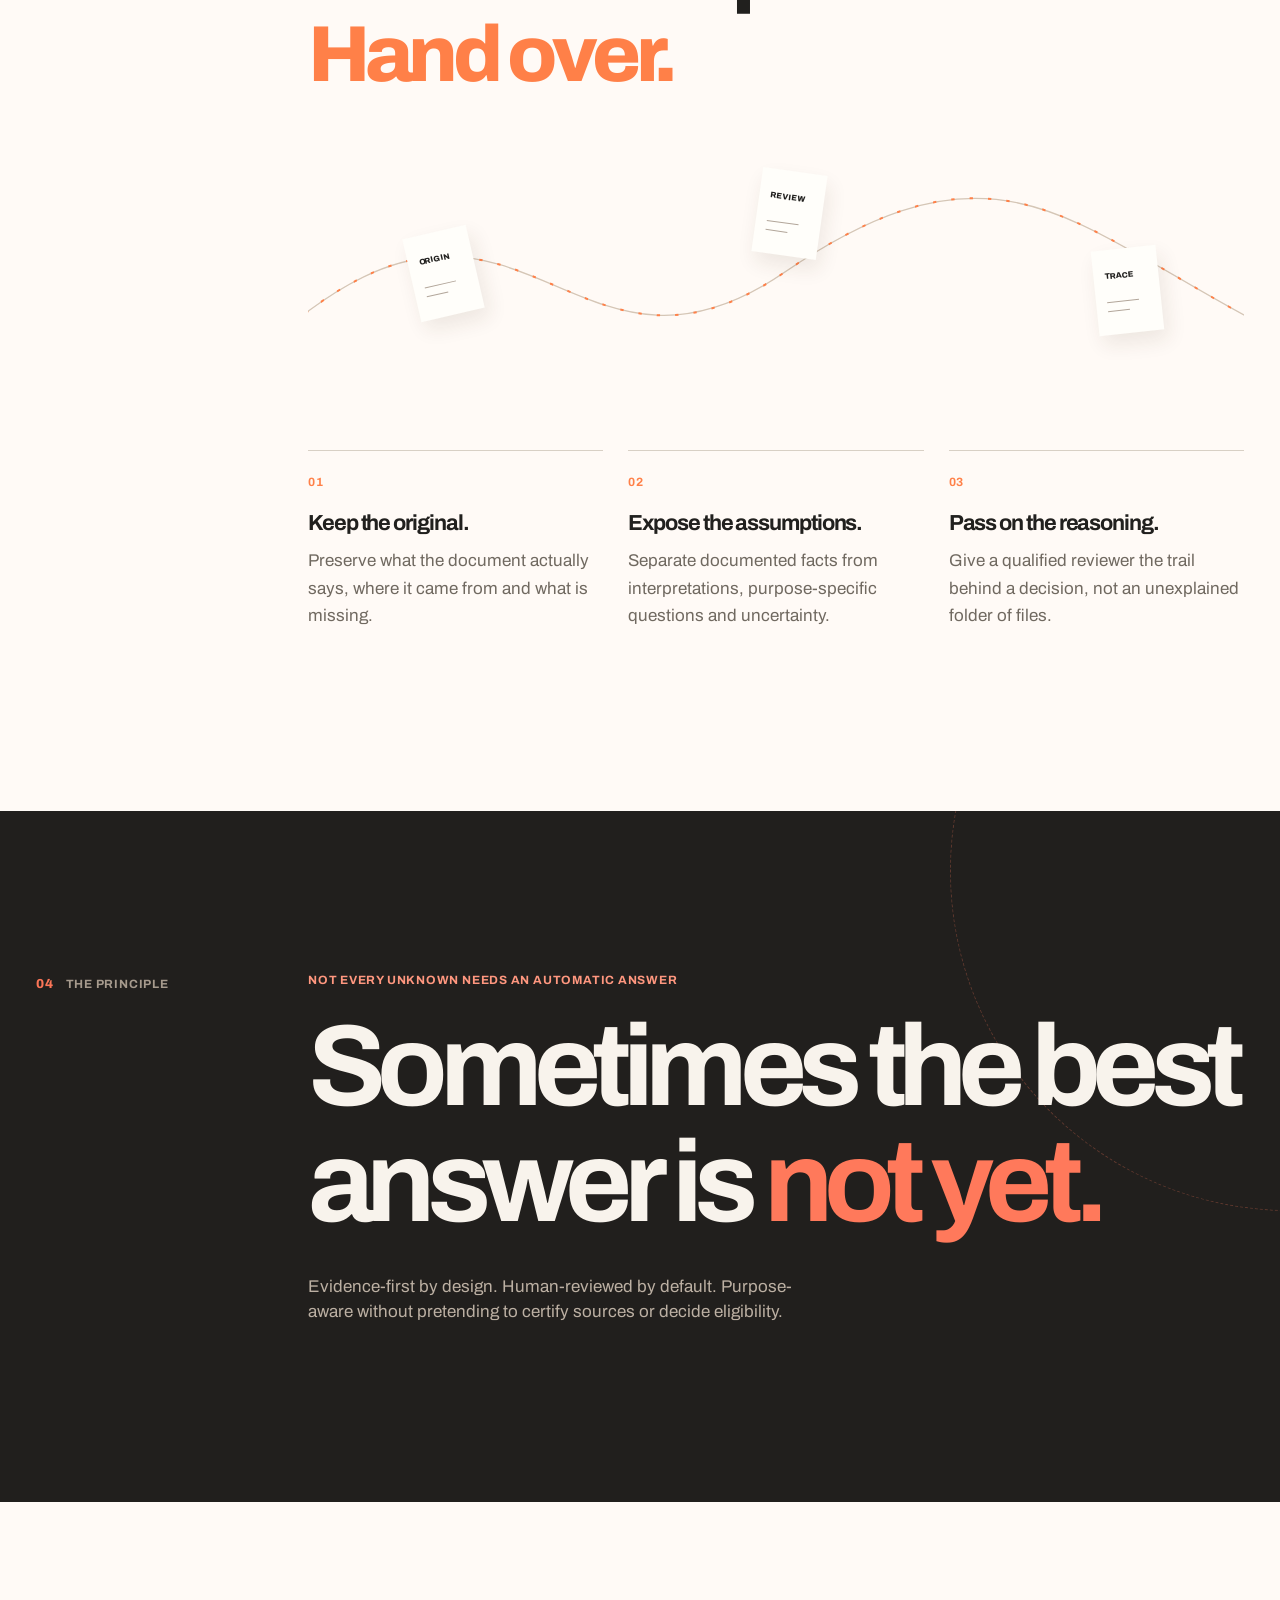
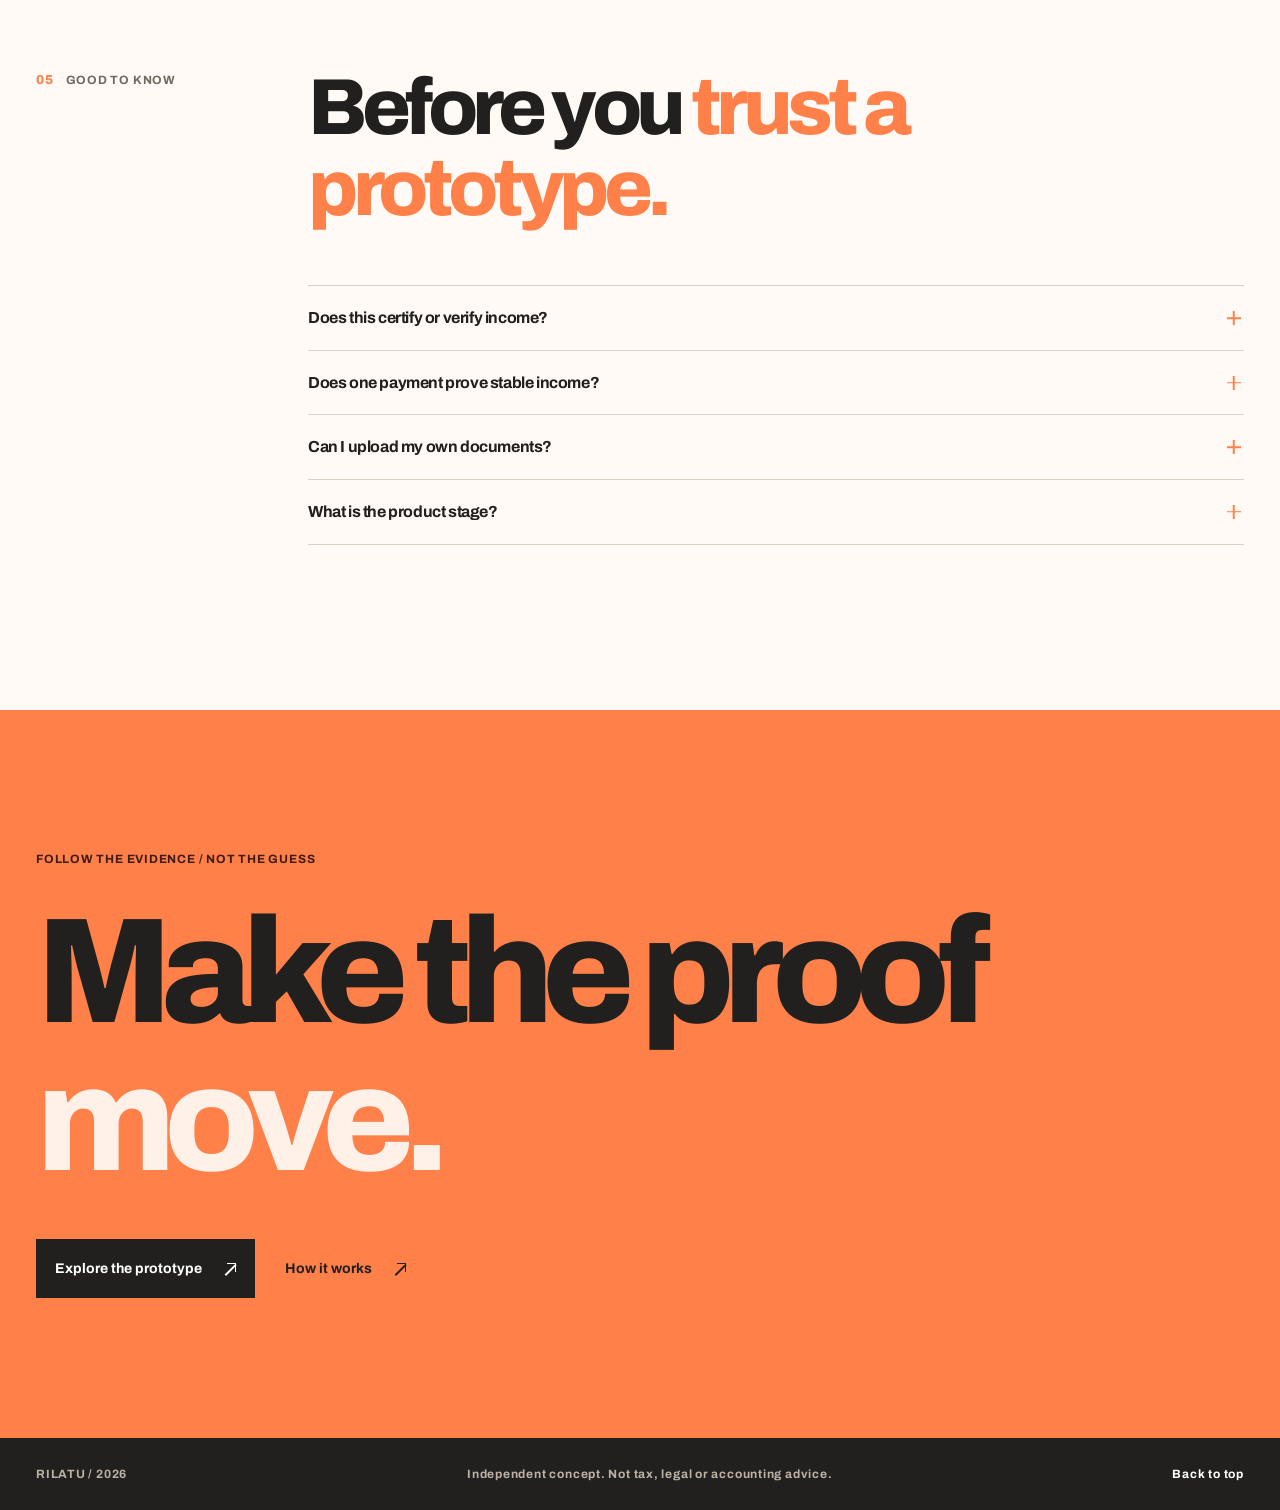
==== commit ed7547b3: "Remove retired viewer and unused client script from homepage" ====
--- a/index.html
+++ b/index.html
@@ -20,7 +20,7 @@
 <link href="https://fonts.googleapis.com/css2?family=Archivo:wght@400;500;600;700;800;900&display=swap" rel="stylesheet">
 <link rel="stylesheet" href="styles.css?v=vector-1"><link rel="stylesheet" href="proof-preview.css">
 <script type="application/ld+json">{"@context":"https://schema.org","@type":"WebSite","name":"Rilatu","url":"https://dokarpov.github.io/rilatu/","inLanguage":"en","description":"Interactive synthetic example of connected freelance work evidence."}</script>
-<script src="script.js?v=vector-1" defer></script>
+
 <title>Rilatu — Proof should travel.</title>
 </head>
 <body>
@@ -75,69 +75,6 @@
   </section>
 
   <section class="product" id="demo" aria-labelledby="demo-title"><div class="container"><div class="product-heading"><div class="section-index inverse"><span>02</span><span>INTERACTIVE PRODUCT DEMO</span></div><div><h2 class="display" id="demo-title">Proof that <span>stays accountable.</span></h2><p>One linked payment. One claim shared with a landlord. See what happens when the underlying evidence changes.</p></div></div><div class="proof-story"><div><span>01 / CONNECT</span><strong>Inspect the sources</strong><p>Agreement, invoice and payment each support a specific fact.</p></div><div><span>02 / ISSUE</span><strong>Share less</strong><p>Prepare a recipient-specific claim instead of sending original files.</p></div><div><span>03 / VERIFY</span><strong>Catch the change</strong><p>Reverse the payment and recheck the dependent claim.</p></div></div><div class="proof-launch"><p>3-minute synthetic walkthrough. No live bank connection, real signature or backend.</p><a class="proof-cta" href="demo.html">Try the interactive scenario ↗</a></div></div></section>
-  <section class="product" id="legacy-demo" hidden aria-labelledby="old-demo-title">
-    <div class="container">
-      <div class="product-heading">
-        <div class="section-index inverse" data-reveal><span>02</span><span>INTERACTIVE PROTOTYPE</span></div>
-        <div><h2 class="display" id="old-demo-title" data-reveal>Same work. <span>Different questions.</span></h2><p data-reveal>Choose a purpose, inspect the records, and see what the evidence can support.</p></div>
-      </div>
-
-      <div class="workspace" data-reveal data-step="1">
-        <div class="workspace-top"><span><span class="status-dot"></span> RILATU / EVIDENCE WORKSPACE</span><span>SYNTHETIC RECORD / FE-0048</span></div>
-        <div class="guided-head" aria-label="Interactive demo progress">
-          <p class="guided-kicker"><span id="guidedCount">01 / 03</span> &middot; An example, not verified evidence</p>
-          <h3 id="stepTitle" tabindex="-1">What do you need to prove?</h3>
-          <p id="stepDesc">Choose a purpose to begin. We'll show one decision at a time.</p>
-          <div class="guided-progress" aria-hidden="true"><span data-step-marker="1" class="is-current">Choose</span><span data-step-marker="2">Inspect</span><span data-step-marker="3">Review</span></div>
-        </div>
-        <div class="workspace-body">
-          <div class="source-panel">
-            <div class="small-label"><span>01 / CONNECTED SOURCES</span><span class="unchanged-label">UNCHANGED IN EVERY VIEW</span></div>
-            <p class="panel-explainer">Three records tell one work story. Select any record to inspect its role.</p>
-            <div class="record-stack" id="sourceSheet" aria-label="Three source records connected in a sample evidence chain">
-              <button type="button" class="record is-inspected" data-record="contract" aria-pressed="true"><span class="record-index">01 / AGREEMENT</span><span class="record-title">Client retainer</span><span class="record-meta">Studio North · April–September 2026</span><strong>€3,200 / month</strong><span class="record-stamp">SOURCE A</span></button>
-              <button type="button" class="record" data-record="invoice" aria-pressed="false"><span class="record-index">02 / INVOICE</span><span class="record-title">Work billed</span><span class="record-meta">SN-048 · April 2026</span><strong>€3,200</strong><span class="record-stamp">SOURCE B</span></button>
-              <button type="button" class="record" data-record="payment" aria-pressed="false"><span class="record-index">03 / PAYMENT</span><span class="record-title">Transfer recorded</span><span class="record-meta">Reference SN-048 · 06 May 2026</span><strong>€3,200</strong><span class="record-stamp">SOURCE C</span></button>
-            </div>
-            <div class="record-inspector" id="recordInspector" aria-live="polite"><span id="recordInspectLabel">AGREEMENT / FACT</span><p id="recordInspectText">A sample agreement states a monthly retainer. It does not prove every month was paid.</p></div>
-            <p class="source-assurance"><span class="assurance-symbol" aria-hidden="true"></span>Amount and reference match in this sample; authenticity is not verified.</p>
-          </div>
-          <div class="review-panel">
-            <div class="small-label"><span>02 / CHOOSE THE PURPOSE</span><span id="reviewCode">01 / INCOME</span></div>
-            <p class="panel-explainer review-instruction">The sources stay the same. A different purpose requires a different explanation.</p>
-            <div class="countries" role="group" aria-label="Choose evidence purpose">
-              <button type="button" class="country is-active" data-country="income" aria-pressed="true"><small>01</small>Income</button>
-              <button type="button" class="country" data-country="rental" aria-pressed="false"><small>02</small>Rental</button>
-              <button type="button" class="country" data-country="residency" aria-pressed="false"><small>03</small>Residency</button>
-              <div class="country-indicator" aria-hidden="true"><i id="countryIndicator"></i></div>
-            </div>
-            <div class="review-dynamic" id="reviewDynamic" aria-live="polite" aria-atomic="true">
-              <p class="context-label" id="interpretationSubtitle">PURPOSE / INCOME SUMMARY · ILLUSTRATIVE</p>
-              <h3 id="interpretationTitle">Three records. One traceable payment.</h3>
-              <dl class="review-results">
-                <div><dt>What we know</dt><dd id="mappingText">An agreement, an April invoice and one linked payment of €3,200</dd></div>
-                <div><dt>What to check</dt><dd id="checkText">Identity, source authenticity and consistency</dd></div>
-                <div><dt>What's missing</dt><dd id="missingText">Additional periods and independent verification</dd></div>
-              </dl>
-              <div class="review-outcome" id="reviewOutcome"><span class="outcome-mark" aria-hidden="true"></span><div><span>CURRENT STATUS</span><strong>Linked, not certified</strong><p id="nextAction">Match additional months and check authenticity before claiming regular income.</p></div></div>
-              <p class="interpretation-note" id="interpretationNote">An illustrative link, not a verified income report.</p>
-            </div>
-            <p class="journey-nudge" id="journeyNudge" role="status" aria-live="polite"><span>YOUR NEXT STEP</span> Open the evidence trail to see which records support this review.</p>
-            <div class="review-buttons"><button type="button" class="review-button" id="trailToggle" aria-expanded="false" aria-controls="evidenceTrail">View evidence trail <span class="line-chevron" aria-hidden="true"></span></button><button type="button" class="review-button strong-button" id="exportButton">Export sample JSON <span class="arrow-icon" aria-hidden="true"></span></button></div>
-            <p class="export-feedback" id="exportFeedback" role="status" aria-live="polite"></p>
-            <div class="evidence-trail" id="evidenceTrail" hidden><p>03 / TRACE WHAT IS KNOWN</p><ol><li><b>Agreement</b> Monthly retainer in a sample agreement</li><li><b>Invoice</b> €3,200 billed for April; SN-048</li><li><b>Payment</b> €3,200, matching reference SN-048</li><li><b>Purpose</b> <span id="trailContext">Income summary / sample</span></li><li><b>Gap</b> <span id="trailGap">Only one month of payment evidence</span></li><li><b>Status</b> Illustrative match; independent checks required</li></ol></div>
-          </div>
-        </div>
-        <div class="guided-actions" aria-label="Demo navigation">
-          <button type="button" id="demoBack" class="guided-back" hidden>Back</button>
-          <button type="button" id="demoNext" class="guided-next" hidden>See the review <span aria-hidden="true">&rarr;</span></button>
-        </div>
-        <div class="workspace-foot"><span>LINKED DOES NOT MEAN INDEPENDENTLY VERIFIED.</span><span>NO UPLOADS / NO BACKEND</span></div>
-      </div>
-      <p class="demo-caveat" data-reveal>This walkthrough connects one synthetic agreement, invoice and payment. Matching records is not the same as verifying them, establishing stable income or guaranteeing a recipient will accept them.</p>
-    </div>
-  </section>
-
   <section class="method section-pad container" id="method" aria-labelledby="method-title">
     <div class="section-index" data-reveal><span>03</span><span>THE METHOD</span></div>
     <div class="section-main">
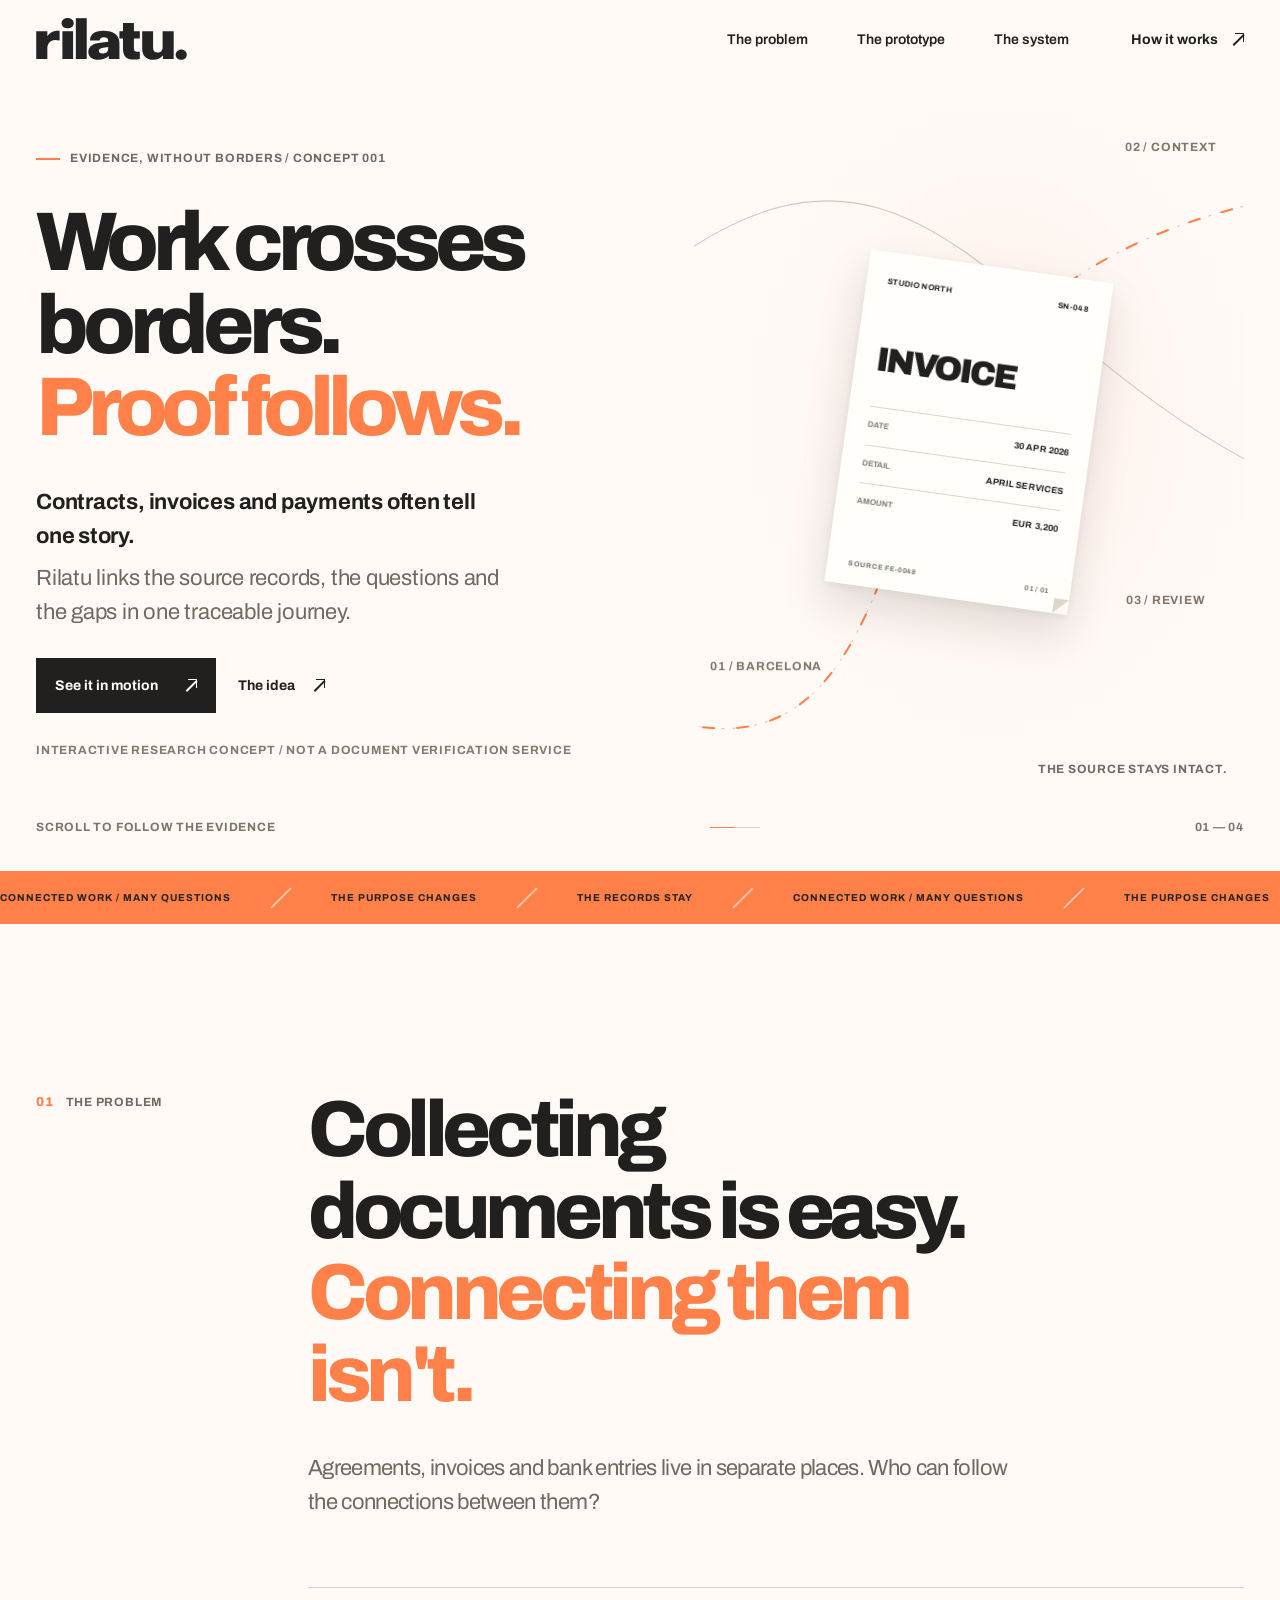
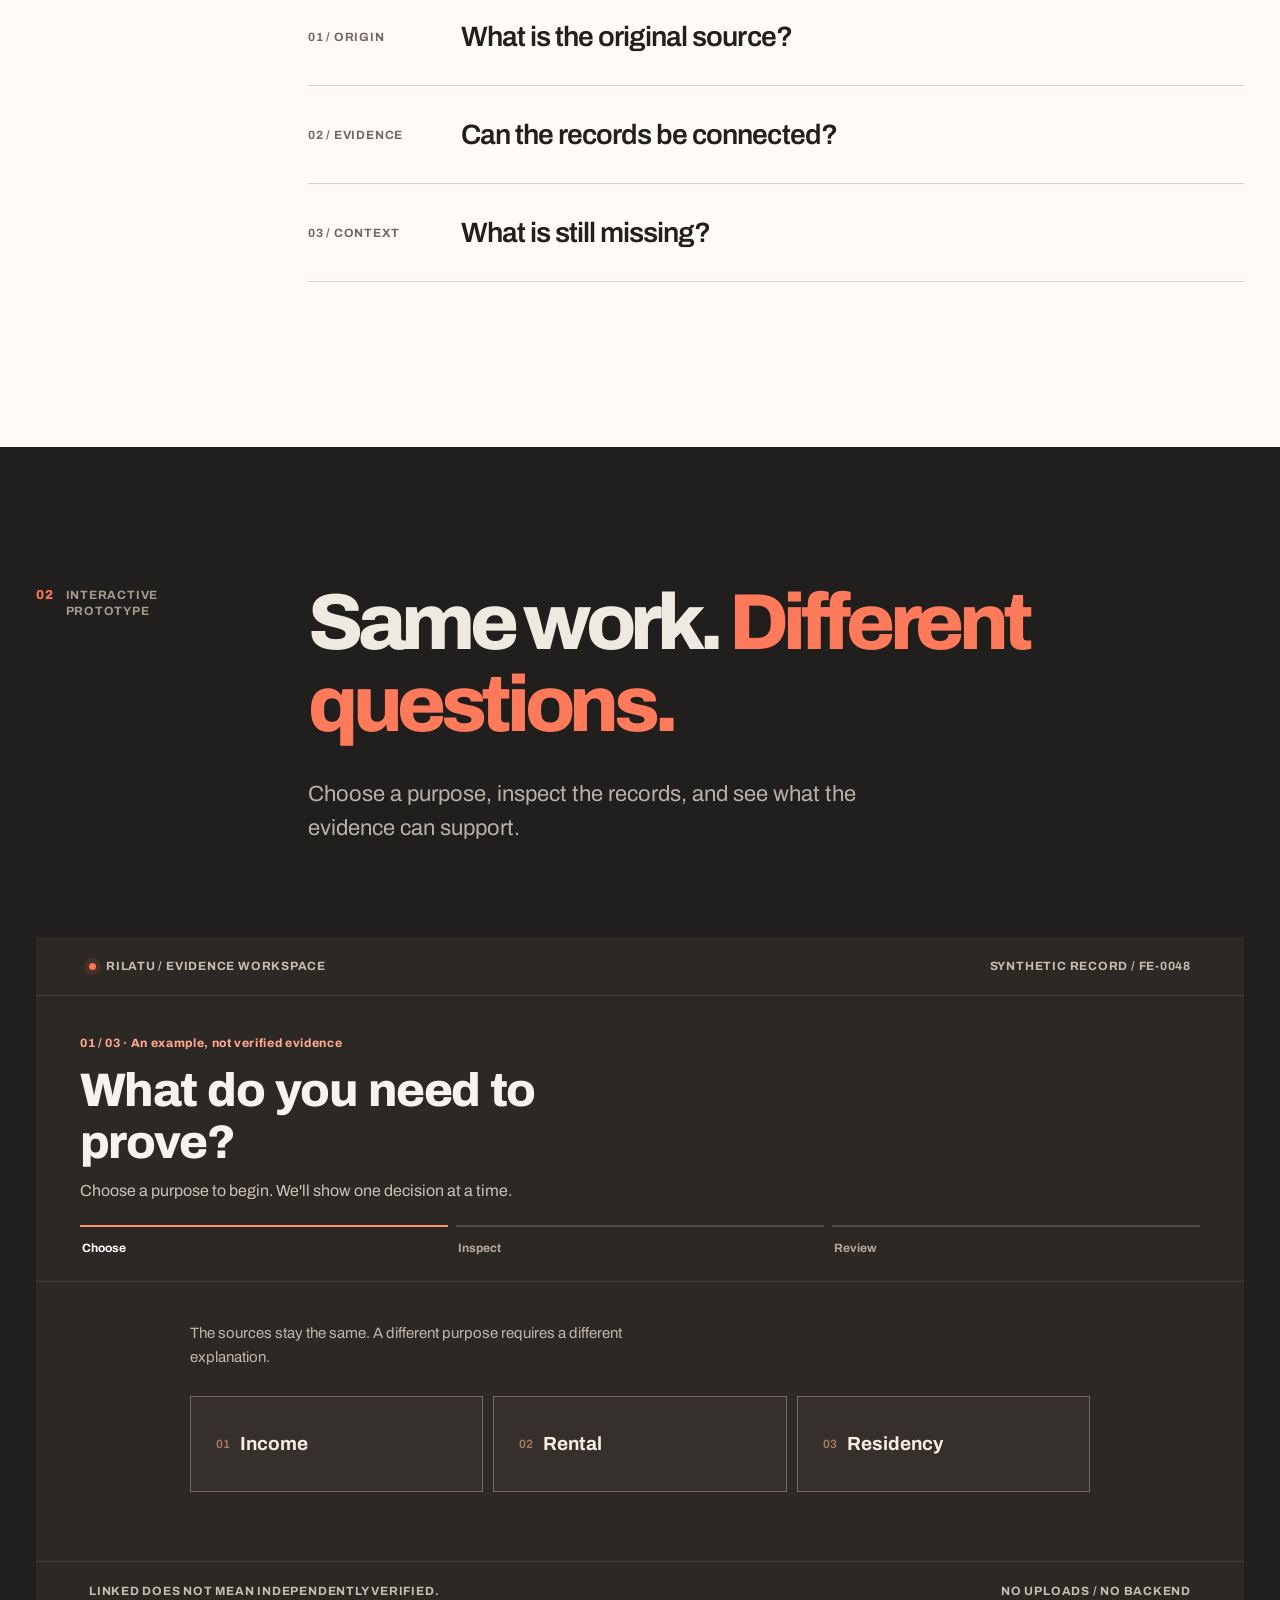
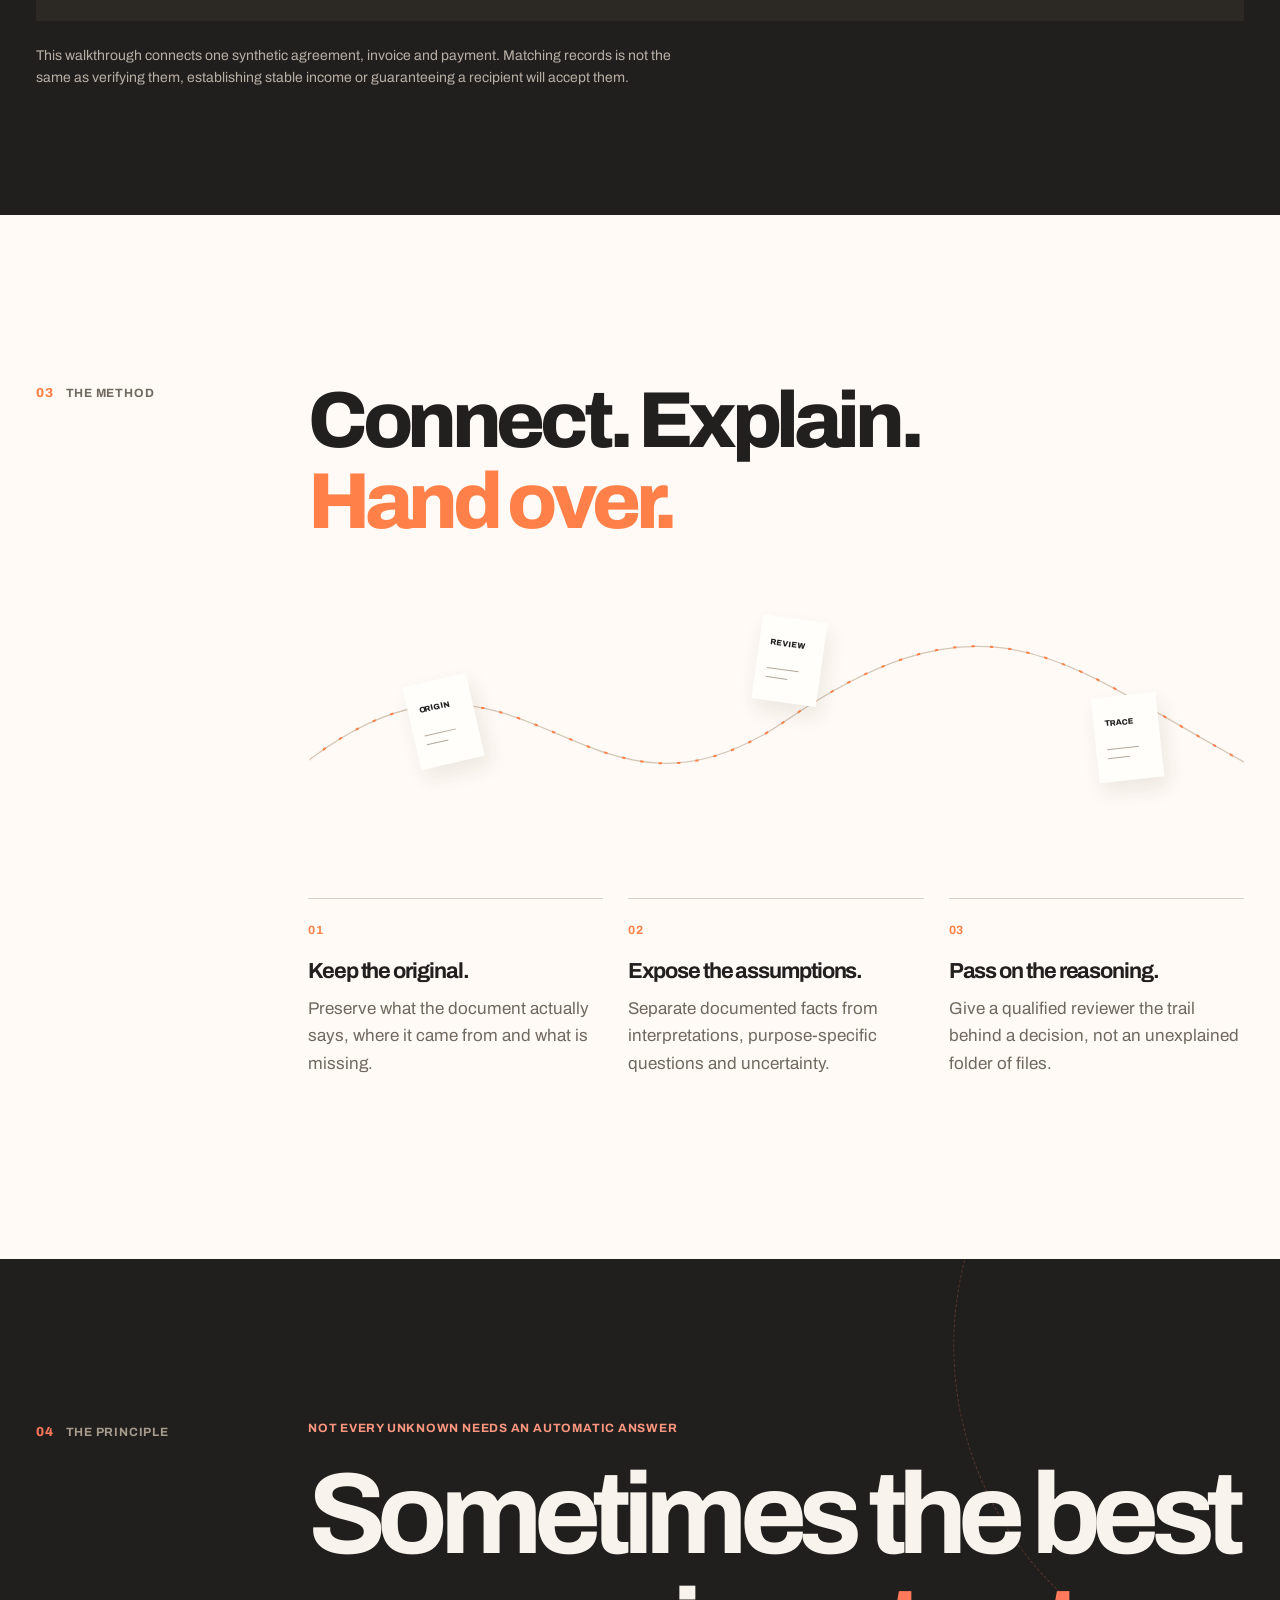
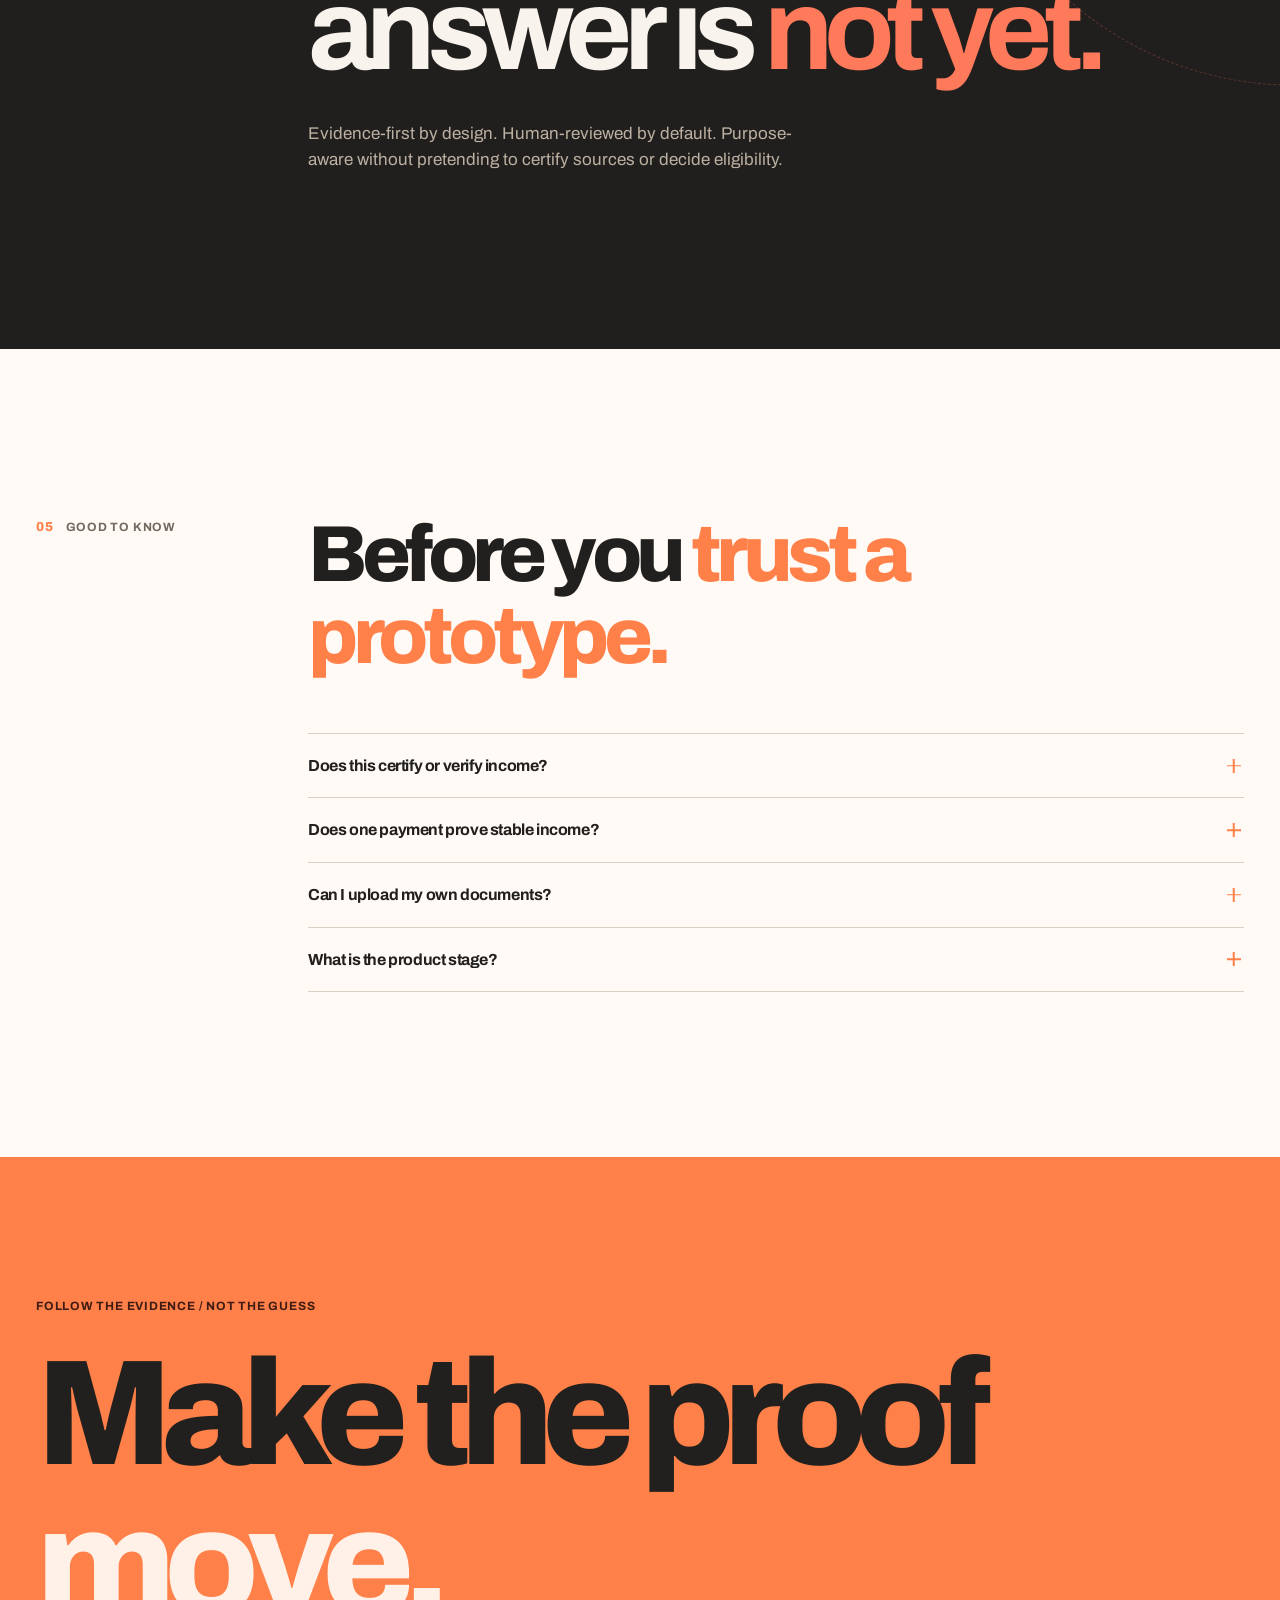
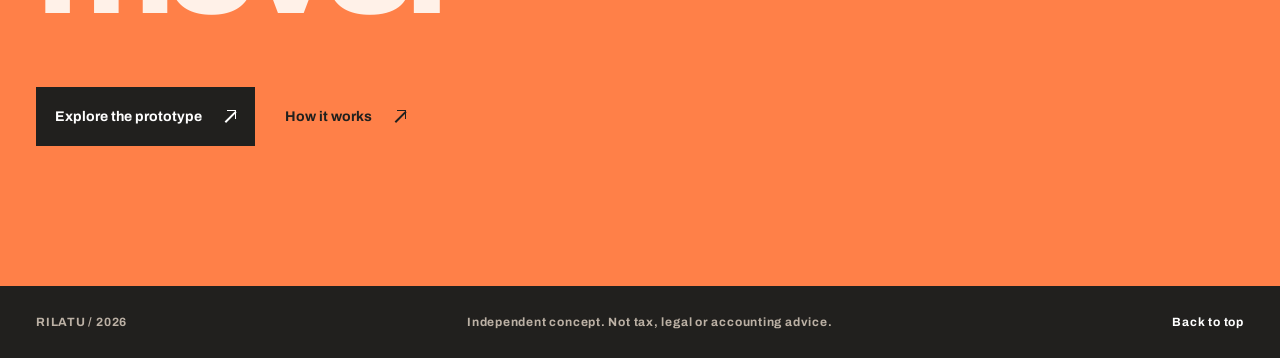
==== commit 6978bd3d: "Restore last pre-redesign Rilatu website and guided prototype" ====
--- a/index.html
+++ b/index.html
@@ -18,9 +18,9 @@
 <link rel="preconnect" href="https://fonts.googleapis.com">
 <link rel="preconnect" href="https://fonts.gstatic.com" crossorigin>
 <link href="https://fonts.googleapis.com/css2?family=Archivo:wght@400;500;600;700;800;900&display=swap" rel="stylesheet">
-<link rel="stylesheet" href="styles.css?v=vector-1"><link rel="stylesheet" href="proof-preview.css">
+<link rel="stylesheet" href="styles.css?v=vector-1">
 <script type="application/ld+json">{"@context":"https://schema.org","@type":"WebSite","name":"Rilatu","url":"https://dokarpov.github.io/rilatu/","inLanguage":"en","description":"Interactive synthetic example of connected freelance work evidence."}</script>
-
+<script src="script.js?v=vector-1" defer></script>
 <title>Rilatu — Proof should travel.</title>
 </head>
 <body>
@@ -28,7 +28,7 @@
 <header class="site-header" id="top">
   <div class="container nav-inner">
     <a class="wordmark" href="#top" aria-label="Rilatu home"><img class="brand-wordmark" src="rilatu-logo.svg?v=geometric-2" width="152" height="43" alt="rilatu." decoding="async"></a>
-    <nav class="desktop-nav" aria-label="Main navigation"><a href="#problem">The problem</a><a href="demo.html">Try the demo</a><a href="#method">The system</a></nav>
+    <nav class="desktop-nav" aria-label="Main navigation"><a href="#problem">The problem</a><a href="#demo">The prototype</a><a href="#method">The system</a></nav>
     <a class="nav-cta" href="#method">How it works <span class="arrow-icon" aria-hidden="true"></span></a>
   </div>
 </header>
@@ -43,7 +43,7 @@
           <p>Contracts, invoices and payments often tell one story.</p>
           <p>Rilatu links the source records, the questions and the gaps in one traceable journey.</p>
         </div>
-        <div class="hero-actions"><a class="solid-link" href="demo.html">Try the product <span class="arrow-icon" aria-hidden="true"></span></a><a class="under-link" href="#problem">The idea <span class="arrow-icon" aria-hidden="true"></span></a></div>
+        <div class="hero-actions"><a class="solid-link" href="#demo">See it in motion <span class="arrow-icon" aria-hidden="true"></span></a><a class="under-link" href="#problem">The idea <span class="arrow-icon" aria-hidden="true"></span></a></div>
         <p class="concept-note">INTERACTIVE RESEARCH CONCEPT / NOT A DOCUMENT VERIFICATION SERVICE</p>
       </div>
       <div class="hero-flight" aria-label="Illustration of agreement, invoice and payment records linked along a route">
@@ -74,7 +74,69 @@
     </div>
   </section>
 
-  <section class="product" id="demo" aria-labelledby="demo-title"><div class="container"><div class="product-heading"><div class="section-index inverse"><span>02</span><span>INTERACTIVE PRODUCT DEMO</span></div><div><h2 class="display" id="demo-title">Proof that <span>stays accountable.</span></h2><p>One linked payment. One claim shared with a landlord. See what happens when the underlying evidence changes.</p></div></div><div class="proof-story"><div><span>01 / CONNECT</span><strong>Inspect the sources</strong><p>Agreement, invoice and payment each support a specific fact.</p></div><div><span>02 / ISSUE</span><strong>Share less</strong><p>Prepare a recipient-specific claim instead of sending original files.</p></div><div><span>03 / VERIFY</span><strong>Catch the change</strong><p>Reverse the payment and recheck the dependent claim.</p></div></div><div class="proof-launch"><p>3-minute synthetic walkthrough. No live bank connection, real signature or backend.</p><a class="proof-cta" href="demo.html">Try the interactive scenario ↗</a></div></div></section>
+  <section class="product" id="demo" aria-labelledby="demo-title">
+    <div class="container">
+      <div class="product-heading">
+        <div class="section-index inverse" data-reveal><span>02</span><span>INTERACTIVE PROTOTYPE</span></div>
+        <div><h2 class="display" id="demo-title" data-reveal>Same work. <span>Different questions.</span></h2><p data-reveal>Choose a purpose, inspect the records, and see what the evidence can support.</p></div>
+      </div>
+
+      <div class="workspace" data-reveal data-step="1">
+        <div class="workspace-top"><span><span class="status-dot"></span> RILATU / EVIDENCE WORKSPACE</span><span>SYNTHETIC RECORD / FE-0048</span></div>
+        <div class="guided-head" aria-label="Interactive demo progress">
+          <p class="guided-kicker"><span id="guidedCount">01 / 03</span> &middot; An example, not verified evidence</p>
+          <h3 id="stepTitle" tabindex="-1">What do you need to prove?</h3>
+          <p id="stepDesc">Choose a purpose to begin. We'll show one decision at a time.</p>
+          <div class="guided-progress" aria-hidden="true"><span data-step-marker="1" class="is-current">Choose</span><span data-step-marker="2">Inspect</span><span data-step-marker="3">Review</span></div>
+        </div>
+        <div class="workspace-body">
+          <div class="source-panel">
+            <div class="small-label"><span>01 / CONNECTED SOURCES</span><span class="unchanged-label">UNCHANGED IN EVERY VIEW</span></div>
+            <p class="panel-explainer">Three records tell one work story. Select any record to inspect its role.</p>
+            <div class="record-stack" id="sourceSheet" aria-label="Three source records connected in a sample evidence chain">
+              <button type="button" class="record is-inspected" data-record="contract" aria-pressed="true"><span class="record-index">01 / AGREEMENT</span><span class="record-title">Client retainer</span><span class="record-meta">Studio North · April–September 2026</span><strong>€3,200 / month</strong><span class="record-stamp">SOURCE A</span></button>
+              <button type="button" class="record" data-record="invoice" aria-pressed="false"><span class="record-index">02 / INVOICE</span><span class="record-title">Work billed</span><span class="record-meta">SN-048 · April 2026</span><strong>€3,200</strong><span class="record-stamp">SOURCE B</span></button>
+              <button type="button" class="record" data-record="payment" aria-pressed="false"><span class="record-index">03 / PAYMENT</span><span class="record-title">Transfer recorded</span><span class="record-meta">Reference SN-048 · 06 May 2026</span><strong>€3,200</strong><span class="record-stamp">SOURCE C</span></button>
+            </div>
+            <div class="record-inspector" id="recordInspector" aria-live="polite"><span id="recordInspectLabel">AGREEMENT / FACT</span><p id="recordInspectText">A sample agreement states a monthly retainer. It does not prove every month was paid.</p></div>
+            <p class="source-assurance"><span class="assurance-symbol" aria-hidden="true"></span>Amount and reference match in this sample; authenticity is not verified.</p>
+          </div>
+          <div class="review-panel">
+            <div class="small-label"><span>02 / CHOOSE THE PURPOSE</span><span id="reviewCode">01 / INCOME</span></div>
+            <p class="panel-explainer review-instruction">The sources stay the same. A different purpose requires a different explanation.</p>
+            <div class="countries" role="group" aria-label="Choose evidence purpose">
+              <button type="button" class="country is-active" data-country="income" aria-pressed="true"><small>01</small>Income</button>
+              <button type="button" class="country" data-country="rental" aria-pressed="false"><small>02</small>Rental</button>
+              <button type="button" class="country" data-country="residency" aria-pressed="false"><small>03</small>Residency</button>
+              <div class="country-indicator" aria-hidden="true"><i id="countryIndicator"></i></div>
+            </div>
+            <div class="review-dynamic" id="reviewDynamic" aria-live="polite" aria-atomic="true">
+              <p class="context-label" id="interpretationSubtitle">PURPOSE / INCOME SUMMARY · ILLUSTRATIVE</p>
+              <h3 id="interpretationTitle">Three records. One traceable payment.</h3>
+              <dl class="review-results">
+                <div><dt>What we know</dt><dd id="mappingText">An agreement, an April invoice and one linked payment of €3,200</dd></div>
+                <div><dt>What to check</dt><dd id="checkText">Identity, source authenticity and consistency</dd></div>
+                <div><dt>What's missing</dt><dd id="missingText">Additional periods and independent verification</dd></div>
+              </dl>
+              <div class="review-outcome" id="reviewOutcome"><span class="outcome-mark" aria-hidden="true"></span><div><span>CURRENT STATUS</span><strong>Linked, not certified</strong><p id="nextAction">Match additional months and check authenticity before claiming regular income.</p></div></div>
+              <p class="interpretation-note" id="interpretationNote">An illustrative link, not a verified income report.</p>
+            </div>
+            <p class="journey-nudge" id="journeyNudge" role="status" aria-live="polite"><span>YOUR NEXT STEP</span> Open the evidence trail to see which records support this review.</p>
+            <div class="review-buttons"><button type="button" class="review-button" id="trailToggle" aria-expanded="false" aria-controls="evidenceTrail">View evidence trail <span class="line-chevron" aria-hidden="true"></span></button><button type="button" class="review-button strong-button" id="exportButton">Export sample JSON <span class="arrow-icon" aria-hidden="true"></span></button></div>
+            <p class="export-feedback" id="exportFeedback" role="status" aria-live="polite"></p>
+            <div class="evidence-trail" id="evidenceTrail" hidden><p>03 / TRACE WHAT IS KNOWN</p><ol><li><b>Agreement</b> Monthly retainer in a sample agreement</li><li><b>Invoice</b> €3,200 billed for April; SN-048</li><li><b>Payment</b> €3,200, matching reference SN-048</li><li><b>Purpose</b> <span id="trailContext">Income summary / sample</span></li><li><b>Gap</b> <span id="trailGap">Only one month of payment evidence</span></li><li><b>Status</b> Illustrative match; independent checks required</li></ol></div>
+          </div>
+        </div>
+        <div class="guided-actions" aria-label="Demo navigation">
+          <button type="button" id="demoBack" class="guided-back" hidden>Back</button>
+          <button type="button" id="demoNext" class="guided-next" hidden>See the review <span aria-hidden="true">&rarr;</span></button>
+        </div>
+        <div class="workspace-foot"><span>LINKED DOES NOT MEAN INDEPENDENTLY VERIFIED.</span><span>NO UPLOADS / NO BACKEND</span></div>
+      </div>
+      <p class="demo-caveat" data-reveal>This walkthrough connects one synthetic agreement, invoice and payment. Matching records is not the same as verifying them, establishing stable income or guaranteeing a recipient will accept them.</p>
+    </div>
+  </section>
+
   <section class="method section-pad container" id="method" aria-labelledby="method-title">
     <div class="section-index" data-reveal><span>03</span><span>THE METHOD</span></div>
     <div class="section-main">
@@ -88,7 +150,7 @@
 
   <section class="faq section-pad container" id="faq" aria-labelledby="faq-title"><div class="section-index"><span>05</span><span>GOOD TO KNOW</span></div><div class="section-main"><h2 class="display" id="faq-title" data-reveal>Before you <span>trust a prototype.</span></h2><div class="faq-items"><details><summary>Does this certify or verify income?<span class="faq-plus" aria-hidden="true"></span></summary><p>No. This demonstration only links synthetic records. It does not authenticate files, certify income or guarantee acceptance.</p></details><details><summary>Does one payment prove stable income?<span class="faq-plus" aria-hidden="true"></span></summary><p>No. One matched payment is evidence for one period, not proof of income continuity. More history and independent verification would be needed.</p></details><details><summary>Can I upload my own documents?<span class="faq-plus" aria-hidden="true"></span></summary><p>No. Everything on this page uses synthetic examples in your browser; there is no backend or personal document storage.</p></details><details><summary>What is the product stage?<span class="faq-plus" aria-hidden="true"></span></summary><p>Interactive research concept. The next milestone is validating source-linking and evidence-review workflows with freelancers and the people receiving their documents.</p></details></div></div></section>
 
-  <section class="closing" id="contact"><div class="container closing-inner"><p>FOLLOW THE EVIDENCE / NOT THE GUESS</p><h2 data-reveal>Make the proof <span>move.</span></h2><div class="closing-actions"><a href="demo.html" class="closing-primary">Explore the prototype <span class="arrow-icon" aria-hidden="true"></span></a><a href="#method">How it works <span class="arrow-icon" aria-hidden="true"></span></a></div></div></section>
+  <section class="closing" id="contact"><div class="container closing-inner"><p>FOLLOW THE EVIDENCE / NOT THE GUESS</p><h2 data-reveal>Make the proof <span>move.</span></h2><div class="closing-actions"><a href="#demo" class="closing-primary">Explore the prototype <span class="arrow-icon" aria-hidden="true"></span></a><a href="#method">How it works <span class="arrow-icon" aria-hidden="true"></span></a></div></div></section>
 </main>
 <footer class="footer"><div class="container footer-inner"><span>RILATU / 2026</span><span>Independent concept. Not tax, legal or accounting advice.</span><a href="#top">Back to top</a></div></footer>
 </body>
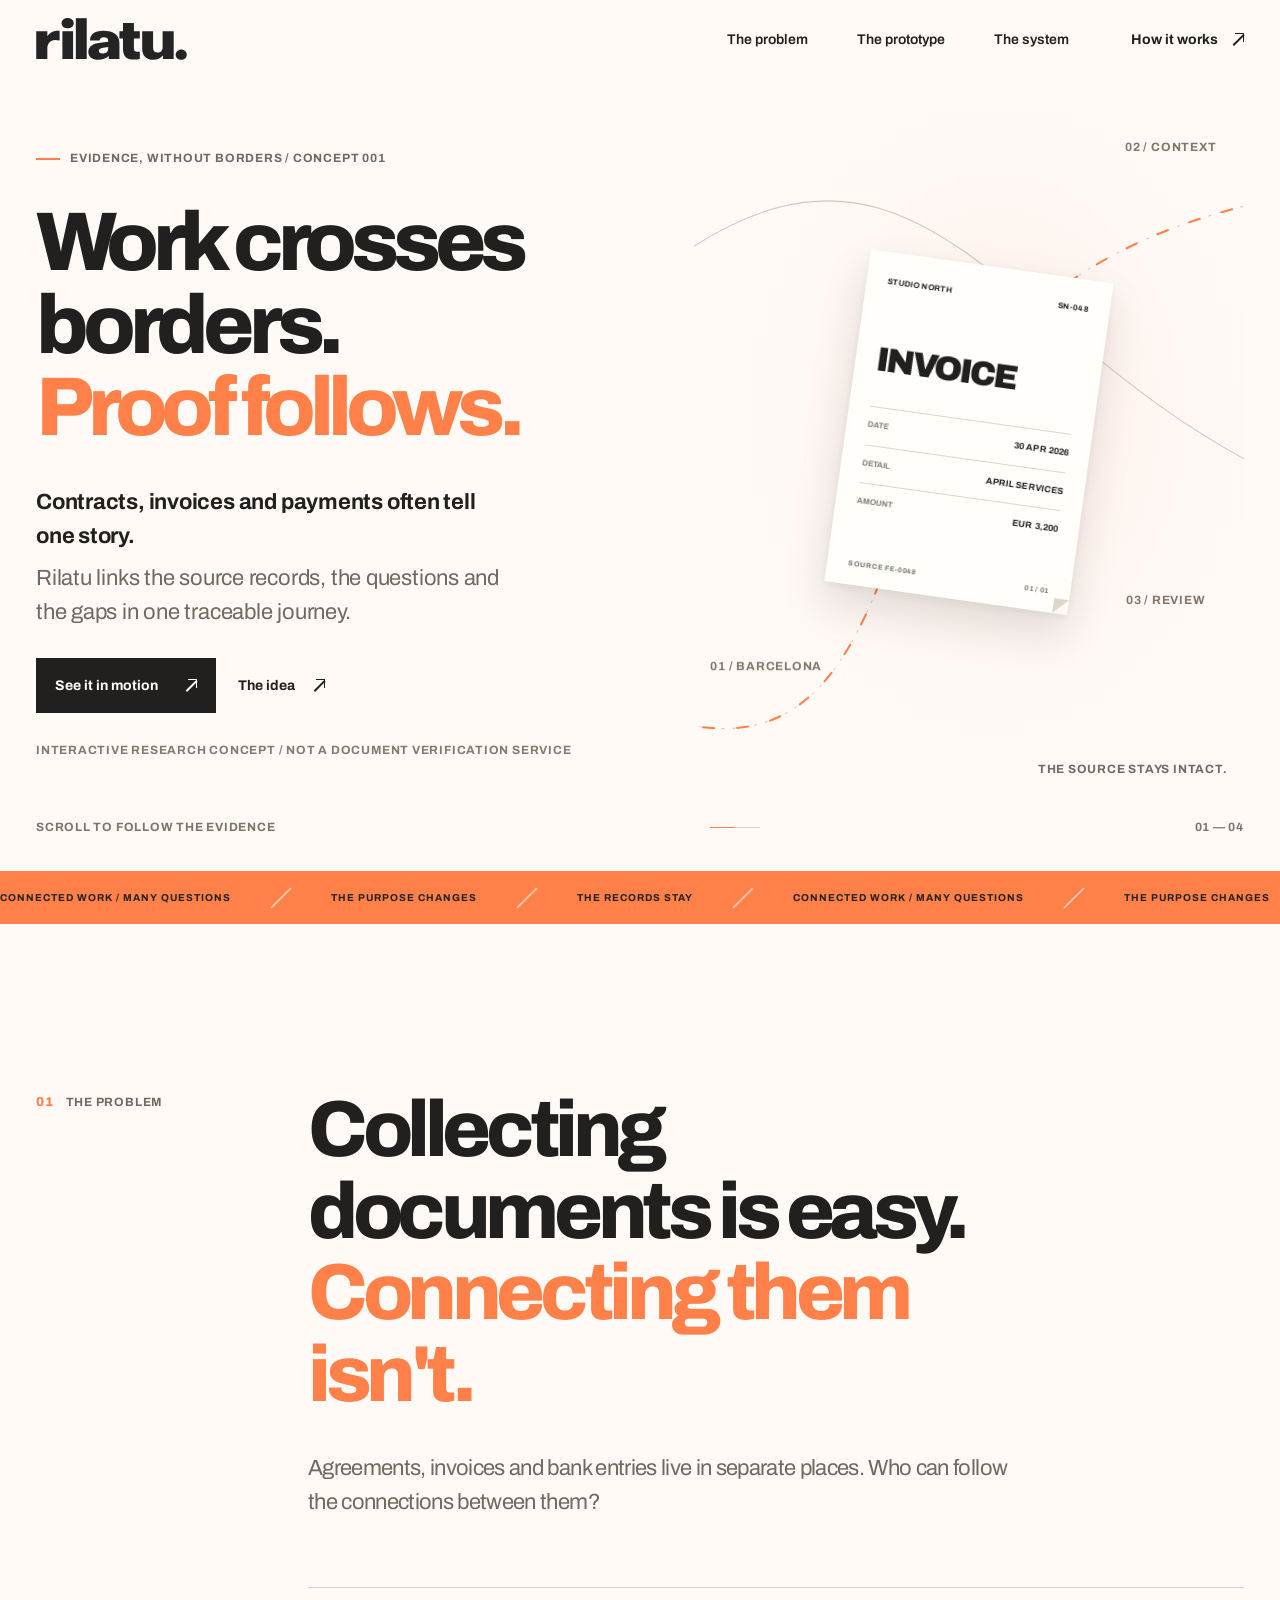
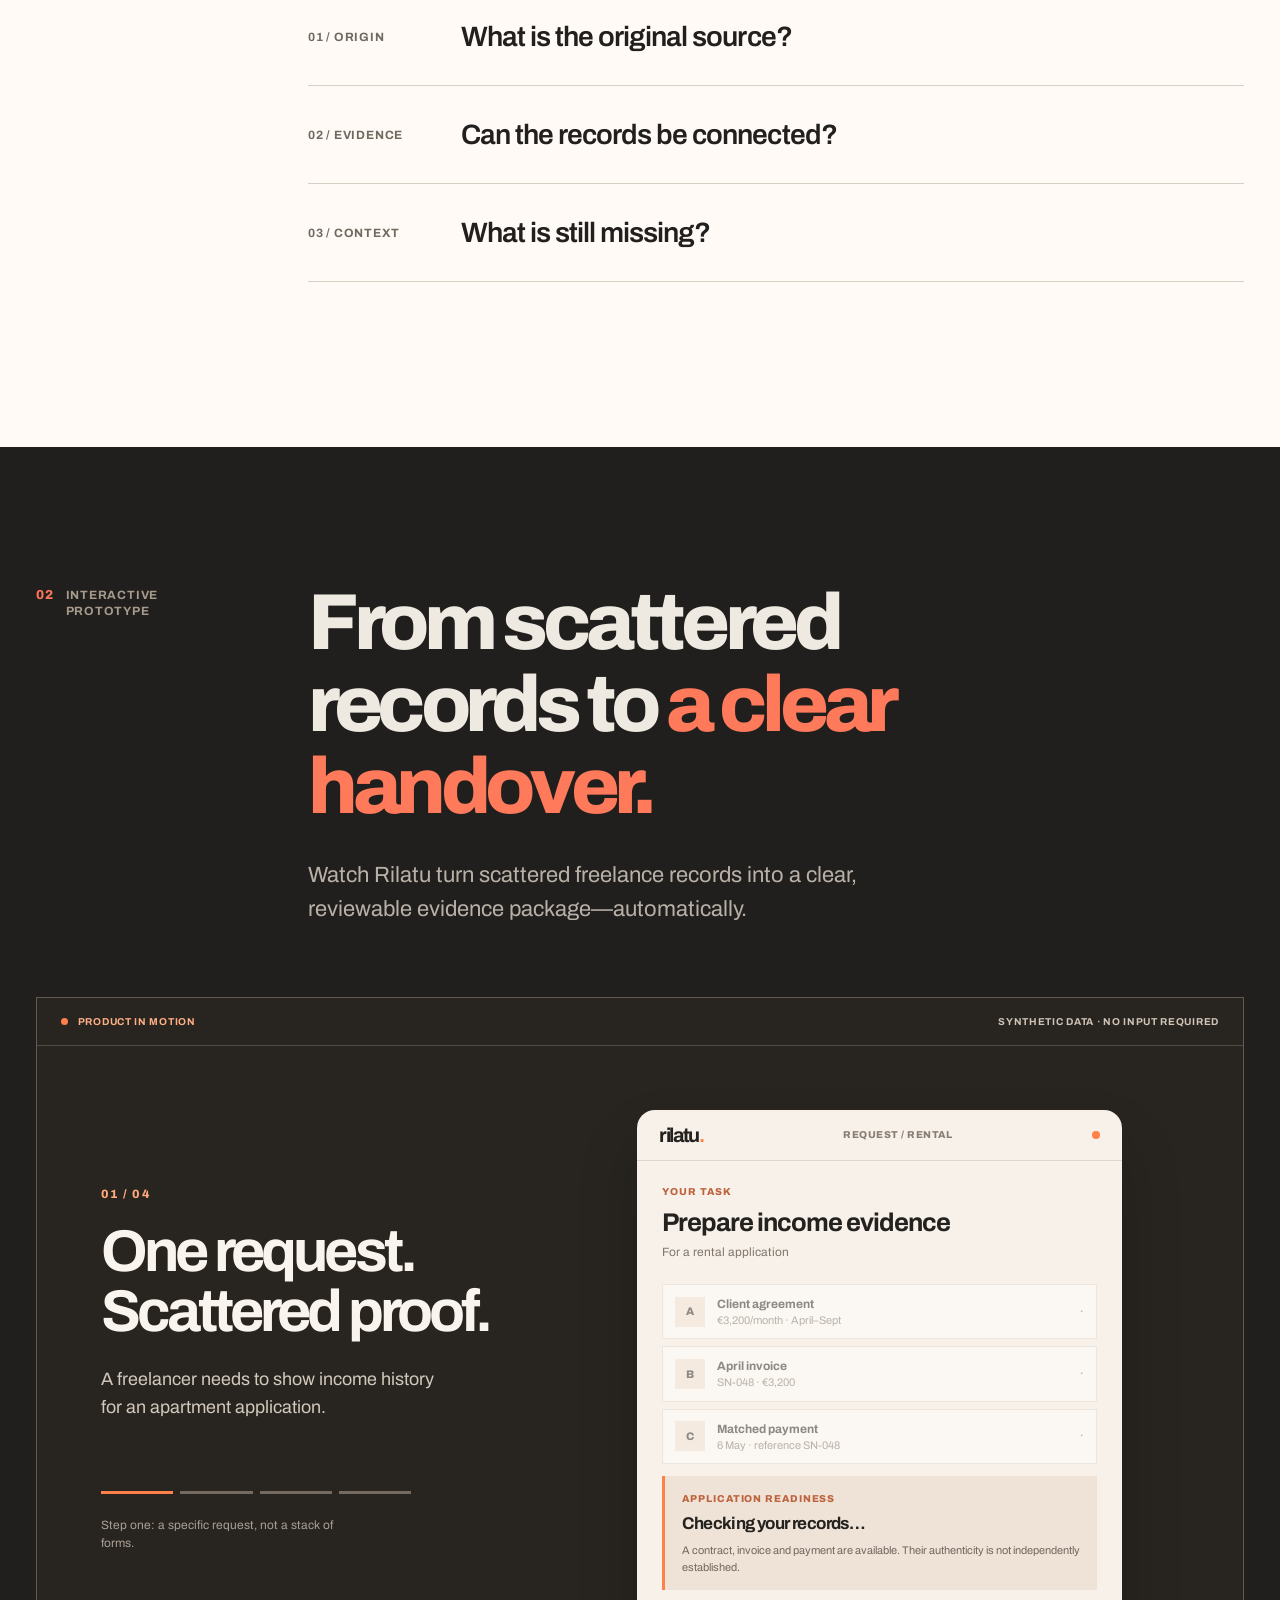
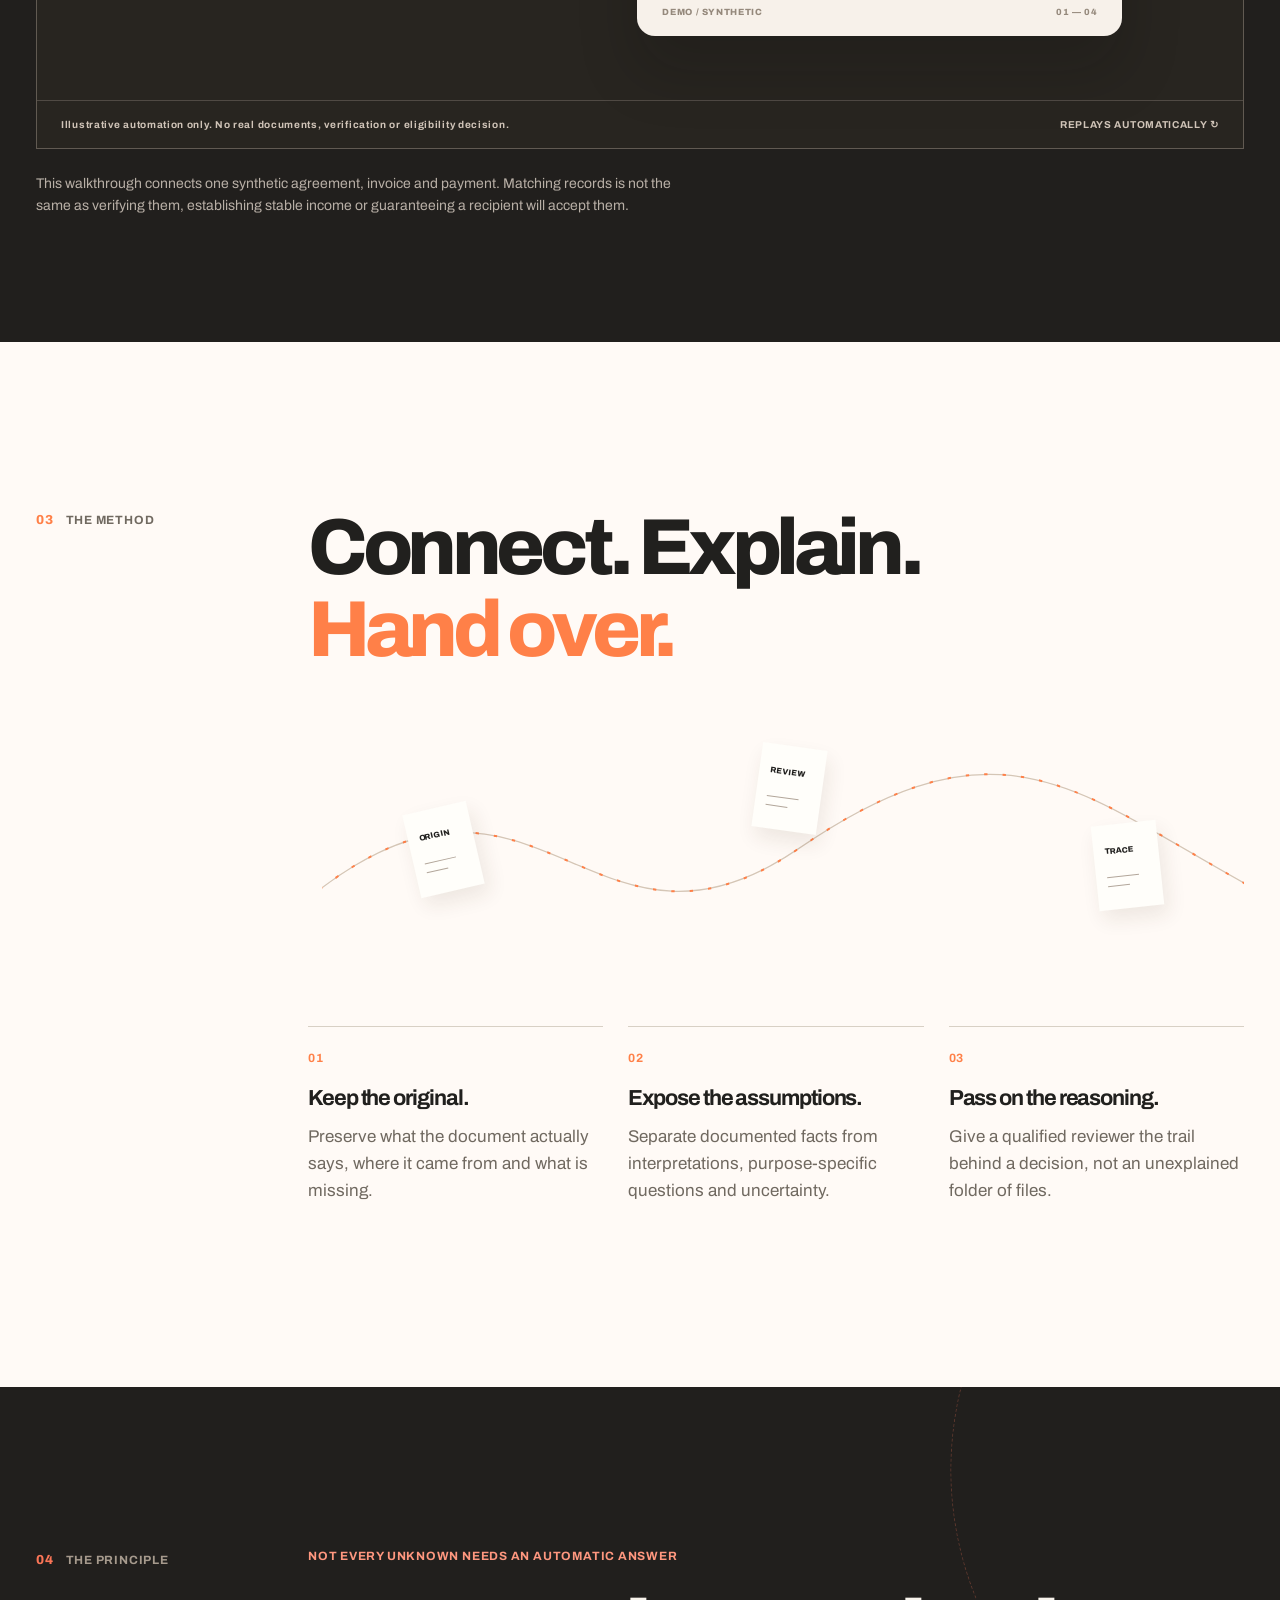
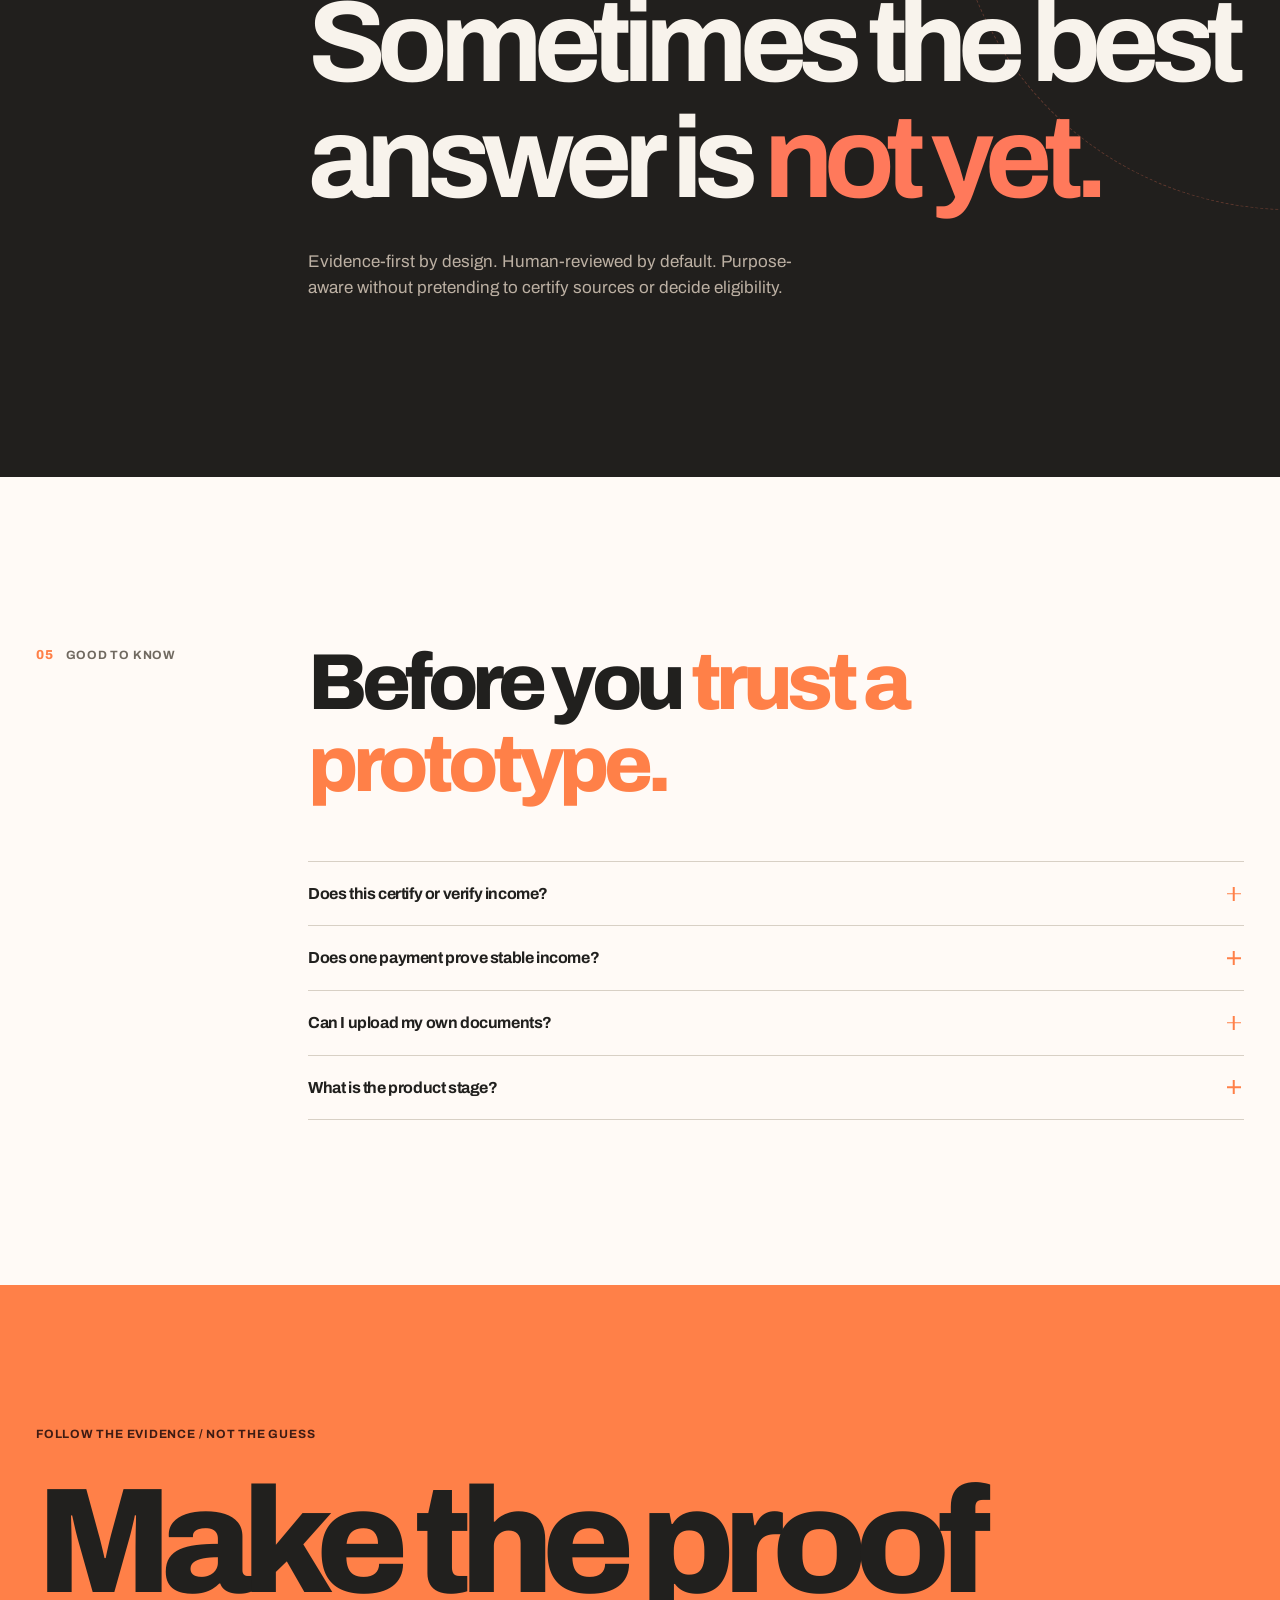
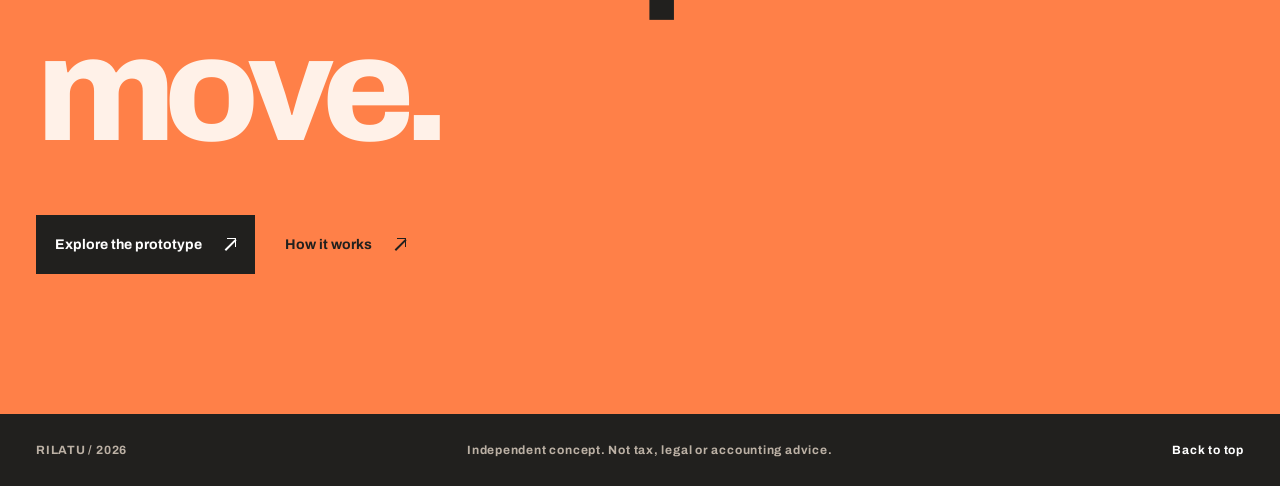
==== commit b5d81223: "Introduce autoplay device demonstration within isolated prototype section" ====
--- a/index.html
+++ b/index.html
@@ -18,9 +18,9 @@
 <link rel="preconnect" href="https://fonts.googleapis.com">
 <link rel="preconnect" href="https://fonts.gstatic.com" crossorigin>
 <link href="https://fonts.googleapis.com/css2?family=Archivo:wght@400;500;600;700;800;900&display=swap" rel="stylesheet">
-<link rel="stylesheet" href="styles.css?v=vector-1">
+<link rel="stylesheet" href="styles.css?v=vector-1"><link rel="stylesheet" href="film.css">
 <script type="application/ld+json">{"@context":"https://schema.org","@type":"WebSite","name":"Rilatu","url":"https://dokarpov.github.io/rilatu/","inLanguage":"en","description":"Interactive synthetic example of connected freelance work evidence."}</script>
-<script src="script.js?v=vector-1" defer></script>
+<script src="script.js?v=vector-1" defer></script><script src="film.js" defer></script>
 <title>Rilatu — Proof should travel.</title>
 </head>
 <body>
@@ -78,9 +78,21 @@
     <div class="container">
       <div class="product-heading">
         <div class="section-index inverse" data-reveal><span>02</span><span>INTERACTIVE PROTOTYPE</span></div>
-        <div><h2 class="display" id="demo-title" data-reveal>Same work. <span>Different questions.</span></h2><p data-reveal>Choose a purpose, inspect the records, and see what the evidence can support.</p></div>
+        <div><h2 class="display" id="demo-title" data-reveal>From scattered records to <span>a clear handover.</span></h2><p data-reveal>Watch Rilatu turn scattered freelance records into a clear, reviewable evidence package—automatically.</p></div>
       </div>
 
+      <div class="rilatu-film" aria-label="Automatically animated product demonstration">
+      <div class="rilatu-film-top"><span class="rilatu-live"><i></i> PRODUCT IN MOTION</span><span>SYNTHETIC DATA · NO INPUT REQUIRED</span></div>
+      <div class="rilatu-film-grid"><div class="rilatu-film-copy"><span class="rilatu-overline" id="filmCounter">01 / 04</span><h3 id="filmHeading">One request. Scattered proof.</h3><p id="filmNarrative">A freelancer needs to show income history for an apartment application.</p><div class="rilatu-film-progress" aria-hidden="true"><i></i><i></i><i></i><i></i></div><p class="rilatu-film-caption" id="filmCaption">Rilatu prepares a reviewable package instead of sending loose documents.</p></div>
+      <div class="rilatu-device"><div class="rilatu-device-bar"><b>rilatu<span>.</span></b><span id="filmScreen">REQUEST / RENTAL</span><i></i></div><div class="rilatu-device-body">
+      <div class="rilatu-device-intro"><span id="filmKicker">YOUR TASK</span><strong id="filmTitle">Prepare income evidence</strong><p id="filmSub">For a rental application</p></div>
+      <div class="rilatu-film-docs">
+      <div class="rilatu-film-doc" data-doc="agreement"><span class="rilatu-doc-symbol">A</span><div><strong>Client agreement</strong><small>€3,200/month · April–Sept</small></div><em>·</em></div>
+      <div class="rilatu-film-doc" data-doc="invoice"><span class="rilatu-doc-symbol">B</span><div><strong>April invoice</strong><small>SN-048 · €3,200</small></div><em>·</em></div>
+      <div class="rilatu-film-doc" data-doc="payment"><span class="rilatu-doc-symbol">C</span><div><strong>Matched payment</strong><small>6 May · reference SN-048</small></div><em>·</em></div></div>
+      <div class="rilatu-film-outcome"><span id="filmResultKicker">APPLICATION READINESS</span><strong id="filmResultTitle">Checking your records…</strong><p id="filmResultText">Rilatu connects the available sources and highlights what still needs attention.</p></div><div class="rilatu-device-footer"><span>DEMO / SYNTHETIC</span><span id="filmDeviceStep">01 — 04</span></div></div></div></div>
+      <div class="rilatu-film-bottom"><span>Illustrative automation only. No real documents, verification or eligibility decision.</span><span>REPLAYS AUTOMATICALLY ↻</span></div></div>
+      <div class="rilatu-film-legacy" hidden>
       <div class="workspace" data-reveal data-step="1">
         <div class="workspace-top"><span><span class="status-dot"></span> RILATU / EVIDENCE WORKSPACE</span><span>SYNTHETIC RECORD / FE-0048</span></div>
         <div class="guided-head" aria-label="Interactive demo progress">
@@ -133,6 +145,7 @@
         </div>
         <div class="workspace-foot"><span>LINKED DOES NOT MEAN INDEPENDENTLY VERIFIED.</span><span>NO UPLOADS / NO BACKEND</span></div>
       </div>
+      </div>
       <p class="demo-caveat" data-reveal>This walkthrough connects one synthetic agreement, invoice and payment. Matching records is not the same as verifying them, establishing stable income or guaranteeing a recipient will accept them.</p>
     </div>
   </section>
--- a/film.css
+++ b/film.css
@@ -0,0 +1 @@
+.rilatu-film{margin-top:48px;border:1px solid #615a52;background:#282520;color:#f9f4ed;overflow:hidden}.rilatu-film-top,.rilatu-film-bottom{display:flex;justify-content:space-between;gap:15px;align-items:center;padding:16px 24px;border-bottom:1px solid #504a44;font:700 10px/1.5 Archivo,Arial,sans-serif;letter-spacing:.07em;color:#d0c4b8}.rilatu-film-bottom{border-bottom:0;border-top:1px solid #504a44}.rilatu-live{color:#ffaf85}.rilatu-live i{display:inline-block;width:7px;height:7px;border-radius:50%;background:#ff8048;margin-right:7px}.rilatu-film-grid{display:grid;grid-template-columns:minmax(0,.82fr) minmax(0,1.18fr);gap:clamp(24px,5vw,74px);align-items:center;padding:clamp(20px,5vw,64px)}.rilatu-film-copy{min-width:0}.rilatu-overline{color:#ffaa7d;font-size:12px;font-weight:800;letter-spacing:.12em}.rilatu-film-copy h3{font-size:clamp(36px,4.6vw,70px);line-height:1.03;letter-spacing:-.065em;margin:15px 0 24px;max-width:13ch}.rilatu-film-copy>p{font-size:clamp(15px,1.4vw,19px);line-height:1.55;color:#d2c8bc;max-width:34ch;min-height:5em}.rilatu-film-progress{display:grid;grid-template-columns:repeat(4,1fr);gap:7px;margin:35px 0 22px;max-width:310px}.rilatu-film-progress i{height:3px;background:#766b60;transition:background .45s}.rilatu-film-progress i.active{background:#ff8048}.rilatu-film-copy p.rilatu-film-caption{font-size:12px;min-height:3em;color:#a99f96}.rilatu-device{width:min(100%,485px);margin-inline:auto;background:#f7f1ea;color:#24221f;border-radius:18px;box-shadow:0 35px 60px #0b0a092e;overflow:hidden;min-width:0}.rilatu-device-bar{height:51px;display:flex;align-items:center;justify-content:space-between;gap:12px;border-bottom:1px solid #ded6ce;padding:0 22px}.rilatu-device-bar b{font-size:20px;letter-spacing:-.08em}.rilatu-device-bar b span{color:#ff8048}.rilatu-device-bar>span{font-size:10px;font-weight:800;color:#8a7e73;letter-spacing:.05em}.rilatu-device-bar>i{height:8px;width:8px;background:#ff8048;border-radius:50%}.rilatu-device-body{padding:23px 25px 0}.rilatu-device-intro>span,.rilatu-film-outcome>span{display:block;font-size:10px;font-weight:800;letter-spacing:.09em;color:#bd633d}.rilatu-device-intro strong{display:block;font-size:clamp(19px,2vw,27px);line-height:1.15;letter-spacing:-.04em;margin-top:9px}.rilatu-device-intro p{font-size:12px;color:#80766c;margin:6px 0 19px}.rilatu-film-docs{display:grid;gap:7px}.rilatu-film-doc{display:flex;gap:12px;align-items:center;min-width:0;padding:10px 12px;background:#fffefa;border:1px solid #e4dcd3;opacity:.5;transform:translateY(4px);transition:opacity .65s,transform .65s,border-color .65s}.rilatu-film-doc.seen{opacity:1;transform:none}.rilatu-film-doc.linked{border-color:#eaa27e}.rilatu-doc-symbol{width:30px;height:30px;display:grid;place-items:center;background:#f4e5d8;font-size:11px;font-weight:800;flex:none}.rilatu-film-doc>div{min-width:0;flex:1}.rilatu-film-doc strong,.rilatu-film-doc small{display:block;white-space:normal}.rilatu-film-doc strong{font-size:12px}.rilatu-film-doc small{font-size:11px;color:#80766c;line-height:1.4}.rilatu-film-doc em{font-style:normal;font-size:16px;color:#9c8f83}.rilatu-film-doc.linked em{color:#b9532e}.rilatu-film-outcome{margin:16px 0 0;padding:15px 17px;border-left:3px solid #ff8048;background:#efe3d8;min-height:105px;transition:background .45s}.rilatu-film-outcome strong{display:block;font-size:17px;line-height:1.3;letter-spacing:-.035em;margin:7px 0}.rilatu-film-outcome p{font-size:11px;line-height:1.5;color:#71675e;margin:0}.rilatu-device-footer{display:flex;justify-content:space-between;padding:16px 0;color:#95897c;font-size:9px;font-weight:800;letter-spacing:.07em}.rilatu-film *{cursor:default}.rilatu-film{user-select:none}@media(max-width:800px){.rilatu-film-grid{grid-template-columns:1fr;padding:28px 24px;gap:16px}.rilatu-film-copy h3{font-size:clamp(35px,7vw,54px);max-width:none}.rilatu-film-copy>p{min-height:0;max-width:50ch}.rilatu-film-progress{margin:21px 0 14px}.rilatu-film-copy p.rilatu-film-caption{min-height:0}.rilatu-device{max-width:540px}}@media(max-width:400px){.rilatu-film-top,.rilatu-film-bottom{padding:13px;font-size:9px;flex-wrap:wrap}.rilatu-film-grid{padding:21px 13px}.rilatu-film-copy h3{font-size:36px}.rilatu-device{border-radius:12px}.rilatu-device-body{padding:18px 13px 0}.rilatu-device-bar{padding-inline:13px}.rilatu-film-doc{padding:9px}.rilatu-film-doc small{font-size:10px}}@media(prefers-reduced-motion:reduce){.rilatu-film-doc,.rilatu-film-progress i,.rilatu-film-outcome{transition:none!important}}
